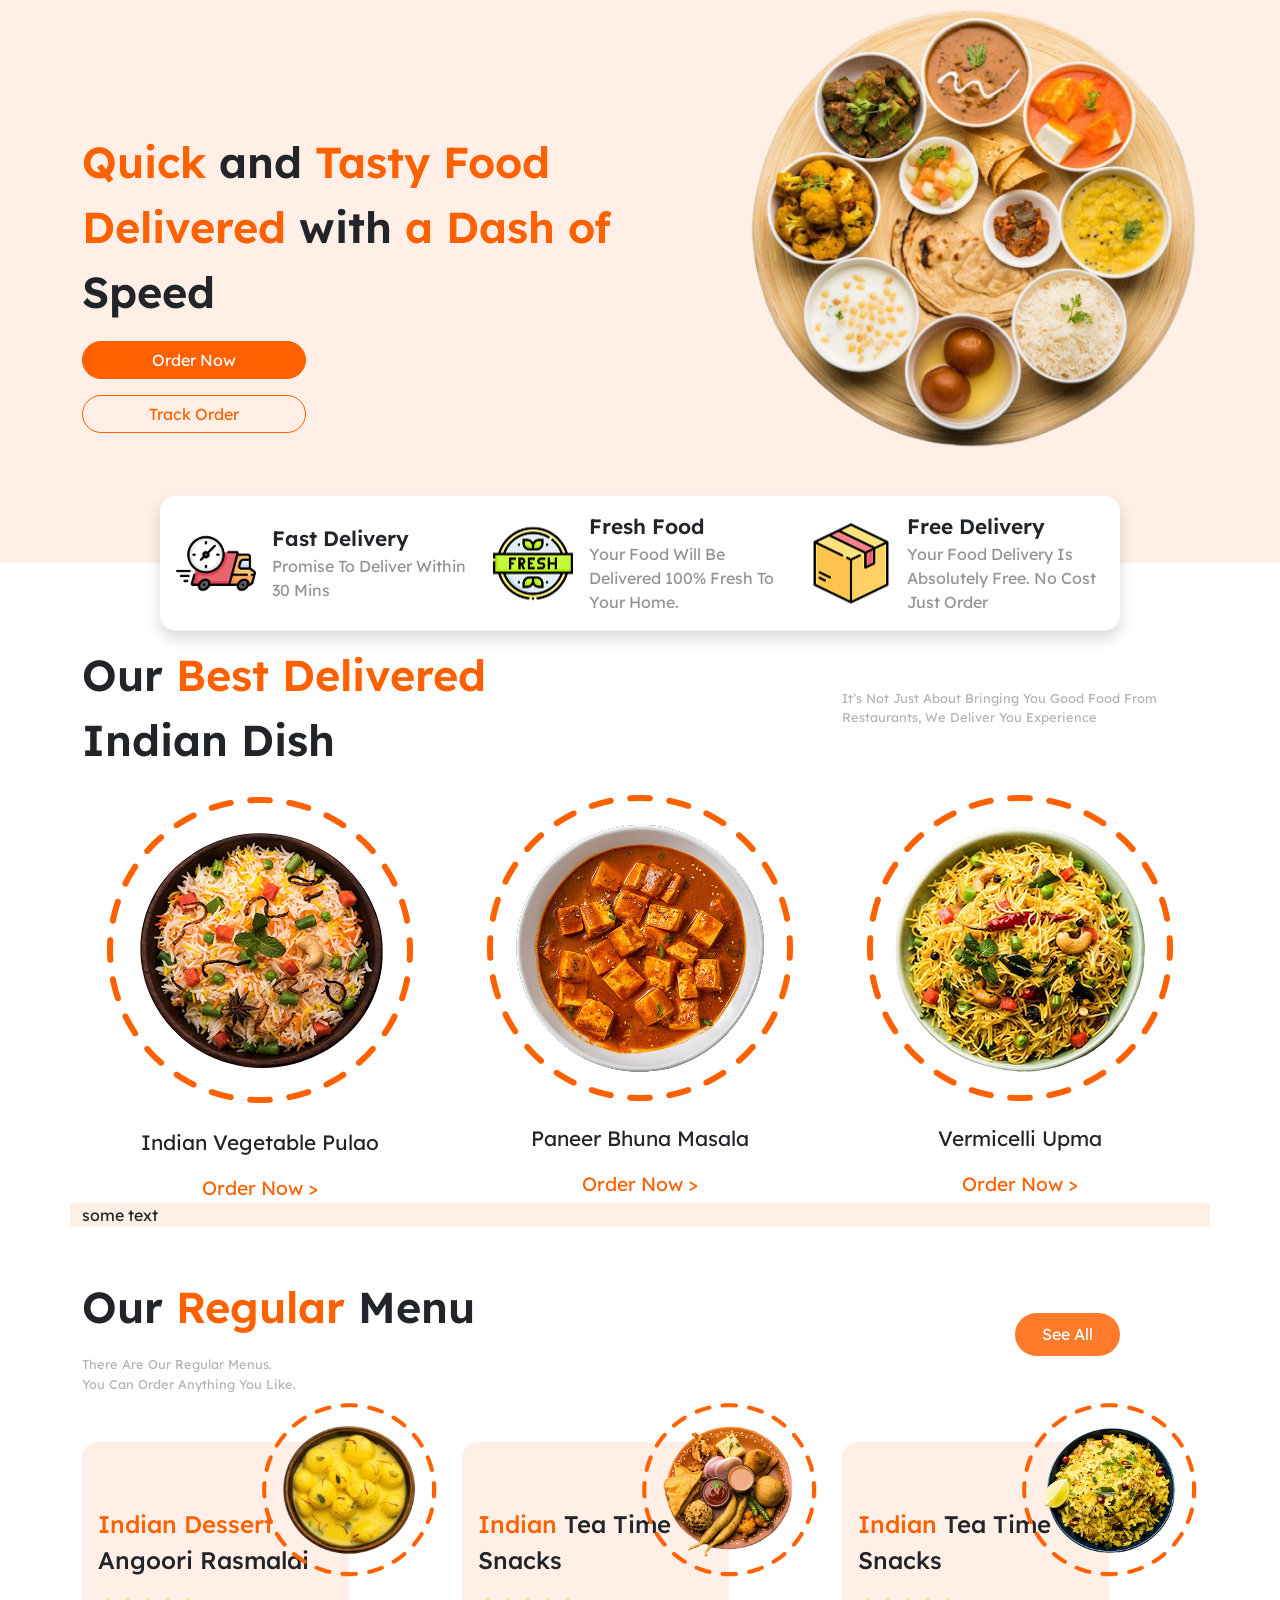
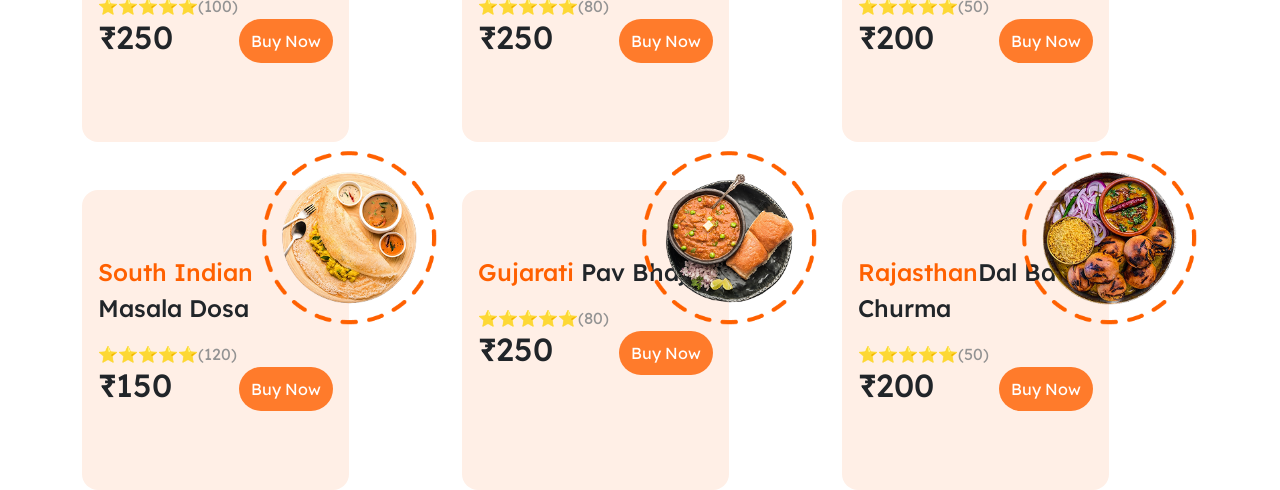
==== index.html @ 12b60b27 "changes" ====
<!doctype html>
<html lang="en">
  <head>
    <meta charset="utf-8" />
    <meta name="viewport" content="width=device-width, initial-scale=1" />
    <title>Food Dash</title>

    <link rel="preconnect" href="https://fonts.googleapis.com" />
    <link rel="preconnect" href="https://fonts.gstatic.com" crossorigin />
    <link
      href="https://fonts.googleapis.com/css2?family=Lexend:wght@100..900&display=swap"
      rel="stylesheet"
    />

    <link
      href="https://cdn.jsdelivr.net/npm/bootstrap@5.3.8/dist/css/bootstrap.min.css"
      rel="stylesheet"
      integrity="sha384-sRIl4kxILFvY47J16cr9ZwB07vP4J8+LH7qKQnuqkuIAvNWLzeN8tE5YBujZqJLB"
      crossorigin="anonymous"
    />

    <link rel="stylesheet" href="assests/css/style.css" />
  </head>
  <body>
    <header></header>

    <main>
      <div class="bg-header position-relative">
        <div class="container">
          <div class="row">
            <div
              class="col-lg-7 col-12 text-lg-start text-center d-flex flex-column align-items-lg-start align-items-center justify-content-center gap-3"
            >
              <div class="bg-heading">
                <span>Quick</span> and <span>Tasty Food Delivered </span>with
                <span>a Dash of </span> Speed
              </div>

              <button class="btn btn-primary rounded-pill btn-order-now">
                Order Now
              </button>
              <button
                class="btn btn-outline-primary rounded-pill btn-track-order"
              >
                Track Order
              </button>
            </div>

            <div class="col-lg-5 col-12 header-img">
              <img
                class="img-fluid pb-5"
                src="assests/images/header.png"
                alt="loading..."
              />
            </div>
          </div>

          <!-- row2 -->
          <div
            class="bg-white shadow rounded-4 p-3 position-absolute top-100 start-50 translate-middle w-75"
          >
            <div class="row">
              <div class="col-4 d-flex align-items-center gap-3">
                <img
                  class="icons"
                  src="assests/images/icons/fast-delivery 1.png"
                  alt="loading..."
                />
                <div>
                  <div class="d-box-heading">Fast Delivery</div>
                  <div class="d-box-subheading">
                    Promise To Deliver Within 30 Mins
                  </div>
                </div>
              </div>

              <div class="col-4 d-flex align-items-center gap-3">
                <img
                  class="icons"
                  src="assests/images/icons/fresh.png"
                  alt="loading..."
                />
                <div>
                  <div class="d-box-heading">Fresh Food</div>
                  <div class="d-box-subheading">
                    Your Food Will Be Delivered 100% Fresh To Your Home.
                  </div>
                </div>
              </div>

              <div class="col-4 d-flex align-items-center gap-3">
                <img
                  class="icons"
                  src="assests/images/icons/box 1.png"
                  alt="loading..."
                />
                <div>
                  <div class="d-box-heading">Free Delivery</div>
                  <div class="d-box-subheading">
                    Your Food Delivery Is Absolutely Free. No Cost Just Order
                  </div>
                </div>
              </div>
            </div>
          </div>
        </div>
      </div>
      <!-- indian dish  -->
      <section class="indian-head">
        <div class="container">
          <div class="row">
            <div class="col-lg-6 col-12 bg-heading">
              Our <span>Best Delivered </span>Indian Dish
            </div>
            <div class="col-lg-2 col-12"></div>
            <div class="col-lg-4 col-12 dish-subhead d-flex align-items-center">
              <div>
                It’s Not Just About Bringing You Good Food From Restaurants, We
                Deliver You Experience
              </div>
            </div>
          </div>
          <!-- products -->
          <div class="row">
            <div class="col-md-4 col-12 text-center">
              <img
                class="img-fluid"
                src="assests/images/food/veg-pulao.png"
                alt="loading..."
              />
              <div class="p-name">Indian Vegetable Pulao</div>
              <a href="" class="p-link">Order Now ></a>
            </div>
            <div class="col-md-4 col-12 text-center">
              <img
                class="img-fluid"
                src="assests/images/food/paneer-bhuna.png"
                alt="loading..."
              />
              <div class="p-name">Paneer Bhuna Masala</div>
              <a href="" class="p-link">Order Now ></a>
            </div>
            <div class="col-md-4 col-12 text-center">
              <img
                class="img-fluid"
                src="assests/images/food/upma.png"
                alt="loading..."
              />
              <div class="p-name">Vermicelli Upma</div>
              <a href="" class="p-link">Order Now ></a>
            </div>
          </div>
        </div>
      </section>
      <!-- section-3 -->
      <div class="container">
        <!-- part-1 -->
        <div class="row">
          <div class="col-12 random-bar">some text</div>
        </div>
        <!-- part-2 -->
        <div class="row">
          <div class="col-9">
            <div class="bg-heading pt-5">Our <span>Regular</span> Menu</div>
            <div class="dish-subhead mt-3">
              <div>There Are Our Regular Menus.</div>
              <div>You Can Order Anything You Like.</div>
            </div>
          </div>
          <div class="col-3 d-flex align-items-center justify-content-center">
            <button class="btn btn-primary mt-5 rounded-pill m-btn">
              See All
            </button>
          </div>
        </div>
        <!-- part-3 -->
        <div class="mt-5">
          <div class="row">
            <div class="col-4 ">
              <!-- parent div  -->
              <div class="f-name rounded-4 ">
                <div class="position-relative">
                  <img
                    class="w-50 position-absolute top-0 start-100 translate-middle"
                    src="assests/images/food/rasmalai.png"
                    alt=""
                  />
                  <img
                    class="m-img position-absolute top-0 start-100 translate-middle"
                    src="assests/images/food/Ellipse 2.png"
                    alt=""
                  />
                </div>
                <div class="f-text p-3">
                  <span>Indian Dessert</span> Angoori Rasmalai
                </div>
                <div class="ps-3">
                  ⭐⭐⭐⭐⭐<span class="d-box-subheading">(100)</span>
                </div>
                <div
                  class="d-flex justify-content-between align-items-center px-3"
                >
                  <h2>₹250</h2>
                  <button class="btn btn-primary rounded-pill m-btn">
                    Buy Now
                  </button>
                </div>
              </div>
            </div>
            <div class="col-4">
              <div class="f-name rounded-4">
                <div class="position-relative">
                  <img
                    class="w-50 position-absolute top-0 start-100 translate-middle"
                    src="assests/images/food/snack1.png"
                    alt=""
                  />
                  <img
                    class="m-img position-absolute top-0 start-100 translate-middle"
                    src="assests/images/food/Ellipse 2.png"
                    alt=""
                  />
                </div>
                <div class="f-text p-3"><span>Indian</span> Tea Time Snacks</div>
                <div class="ps-3">
                  ⭐⭐⭐⭐⭐<span class="d-box-subheading">(80)</span>
                </div>
                <div
                  class="d-flex justify-content-between align-items-center px-3"
                >
                  <h2>₹250</h2>
                  <button class="btn btn-primary rounded-pill m-btn">
                    Buy Now
                  </button>
                </div>
              </div>
            </div>
            <div class="col-4">
              <div class="f-name rounded-4">
                <div class="position-relative">
                  <img
                    class="w-50 position-absolute top-0 start-100 translate-middle"
                    src="assests/images/food/snacks2.png"
                    alt=""
                  />
                  <img
                    class="m-img position-absolute top-0 start-100 translate-middle"
                    src="assests/images/food/Ellipse 2.png"
                    alt=""
                  />
                </div>
                <div class="f-text p-3"><span>Indian</span> Tea Time Snacks</div>
                <div class="ps-3">
                  ⭐⭐⭐⭐⭐<span class="d-box-subheading">(50)</span>
                </div>
                <div
                  class="d-flex justify-content-between align-items-center px-3"
                >
                  <h2>₹200</h2>
                  <button class="btn btn-primary rounded-pill m-btn">
                    Buy Now
                  </button>
                </div>
              </div>
            </div>
          </div>
        </div>
        <!-- part-4 -->
        <div class="mt-5">
          <div class="row">
            <div class="col-4">
              <!-- parent div  -->
              <div class="f-name rounded-4">
                <div class="position-relative">
                  <img
                    class="w-50 position-absolute top-0 start-100 translate-middle"
                    src="assests/images/food/dosa.png"
                    alt=""
                  />
                  <img
                    class="m-img position-absolute top-0 start-100 translate-middle"
                    src="assests/images/food/Ellipse 2.png"
                    alt=""
                  />
                </div>
                <div class="f-text p-3">
                  <span>South Indian </span> Masala Dosa
                </div>
                <div class="ps-3">
                  ⭐⭐⭐⭐⭐<span class="d-box-subheading">(120)</span>
                </div>
                <div
                  class="d-flex justify-content-between align-items-center px-3"
                >
                  <h2>₹150</h2>
                  <button class="btn btn-primary rounded-pill m-btn">
                    Buy Now
                  </button>
                </div>
              </div>
            </div>
            <div class="col-4">
              <div class="f-name rounded-4">
                <div class="position-relative">
                  <img
                    class="w-50 position-absolute top-0 start-100 translate-middle"
                    src="assests/images/food/pao-bhaji.png"
                    alt=""
                  />
                  <img
                    class="m-img position-absolute top-0 start-100 translate-middle"
                    src="assests/images/food/Ellipse 2.png"
                    alt=""
                  />
                </div>
                <div class="f-text p-3"><span>Gujarati</span> Pav Bhaji</div>
                <div class="ps-3">
                  ⭐⭐⭐⭐⭐<span class="d-box-subheading">(80)</span>
                </div>
                <div
                  class="d-flex justify-content-between align-items-center px-3"
                >
                  <h2>₹250</h2>
                  <button class="btn btn-primary rounded-pill m-btn">
                    Buy Now
                  </button>
                </div>
              </div>
            </div>
            <div class="col-4">
              <div class="f-name rounded-4">
                <div class="position-relative">
                  <img
                    class="w-50 position-absolute top-0 start-100 translate-middle"
                    src="assests/images/food/DAL-BAATI-CHURMA.png"
                    alt=""
                  />
                  <img
                    class="m-img position-absolute top-0 start-100 translate-middle"
                    src="assests/images/food/Ellipse 2.png"
                    alt=""
                  />
                </div>
                <div class="f-text p-3"><span>Rajasthan</span>Dal Bati Churma</div>
                <div class="ps-3">
                  ⭐⭐⭐⭐⭐<span class="d-box-subheading">(50)</span>
                </div>
                <div
                  class="d-flex justify-content-between align-items-center px-3"
                >
                  <h2>₹200</h2>
                  <button class="btn btn-primary rounded-pill m-btn">
                    Buy Now
                  </button>
                </div>
              </div>
            </div>
          </div>
        </div>
      </div>
    </main>

    <footer></footer>

    <script
      src="https://cdn.jsdelivr.net/npm/bootstrap@5.3.8/dist/js/bootstrap.bundle.min.js"
      integrity="sha384-FKyoEForCGlyvwx9Hj09JcYn3nv7wiPVlz7YYwJrWVcXK/BmnVDxM+D2scQbITxI"
      crossorigin="anonymous"
    ></script>
  </body>
</html>
---- assests/css/style.css ----
body{
    font-family: "Lexend";
}
.bg-header{
    background-color: #FFEFE6;
}

.bg-heading{
    
    font-size: 2.7rem;
    font-weight:600;
    
}
.bg-heading span{
    color: #FF6000;
}
.btn-order-now{
    background-color: #FF6000;
    border-color: #FF6000;
    width: 35%;
}
.btn-order-now:hover{
    background-color: #fc6101;
    border-color: #e55801;
}
.btn-order-now:active{
    background-color: #da5401 !important;
    border-color: #da5401 !important;
}
.btn-track-order{
    border-color: #FF6000;
    width: 35%;
    color:#FF6000 ;
}
.btn-track-order:hover{
    border-color: #FF6000;
    background-color: #FF6000 ;
    
}
.btn-track-order:active{
    border-color: #FF6000 !important;
    background-color: #da5401 !important;
    
}
.d-box-heading{
    font-size: 1.3rem;
    font-weight: 600;
}
.d-box-subheading{
    color: #939393;
    font-size: 0.5rems;
}
.header-img{
    padding-bottom: 4rem;
}
.icons{
    width: 80px;
}

.dish-subhead{
    color: #B3B3B3;
    font-size: 0.8rem;
}
.indian-head{
    margin-top: 5rem;
}
.p-name{
    font-size: 1.3rem;
    font-weight: 400;
    padding-bottom: 1rem;
}
.p-link{
    font-size: 1.2rem;
    text-decoration:none;
    color: #FF6000;
}
.random-bar{
    background-color: #FFEFE6;
}
.m-btn{
    width: 40%;
    padding: 0.6rem;
    background-color: #FF7B2B;
    border: none;

}
.m-btn:hover{
    border-color: #FF6000;
    background-color: #FF6000 ;
    
}
.m-btn:active{
    border-color: #FF6000 !important;
    background-color: #da5401 !important;
    
}
.image-box{
    height: 130px;
}
.f-name{
    padding-top: 3rem;
    background-color: #FFEFE6;
    width: 75%;
    height: 300px;
    
}
.f-text{
    font-size: 1.5rem;
    font-weight: 500;
    
}
.f-text span{
    color: #FF6000;
    
}
.m-img{
    width: 65%;
}
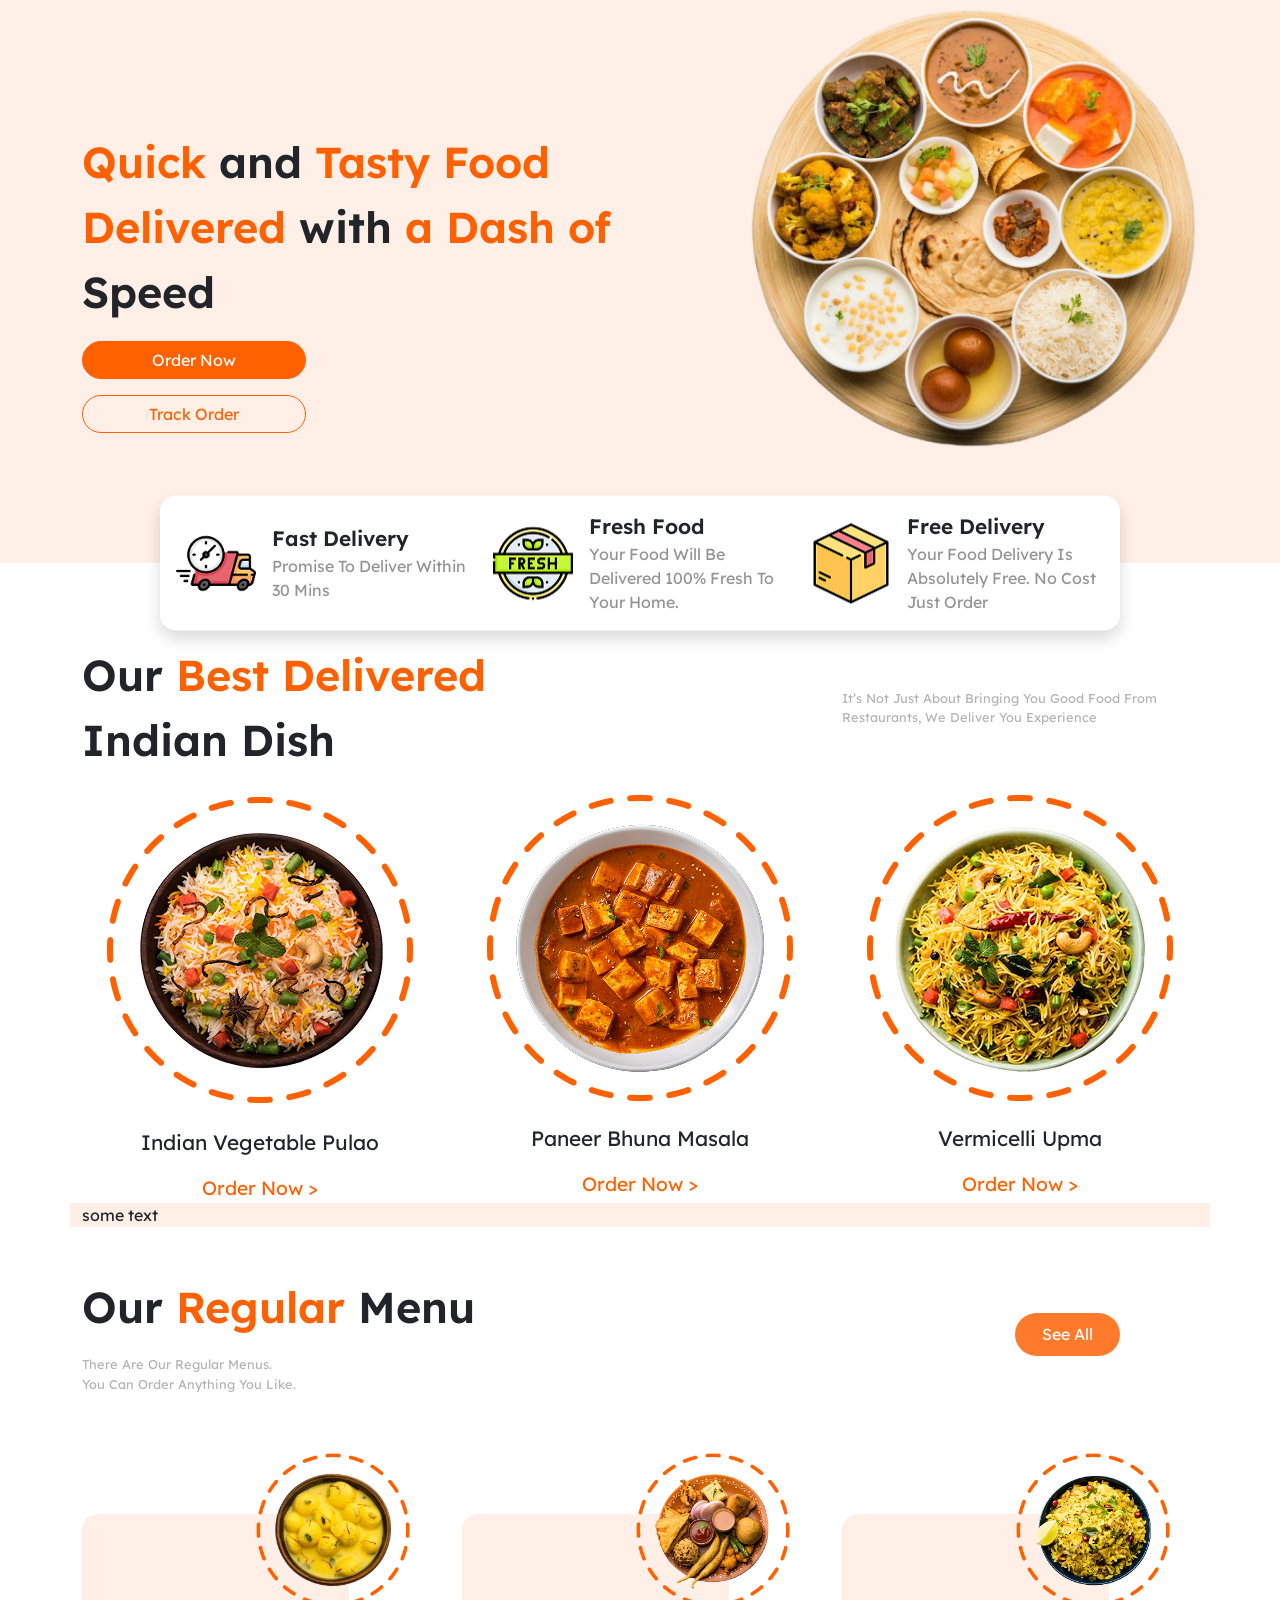
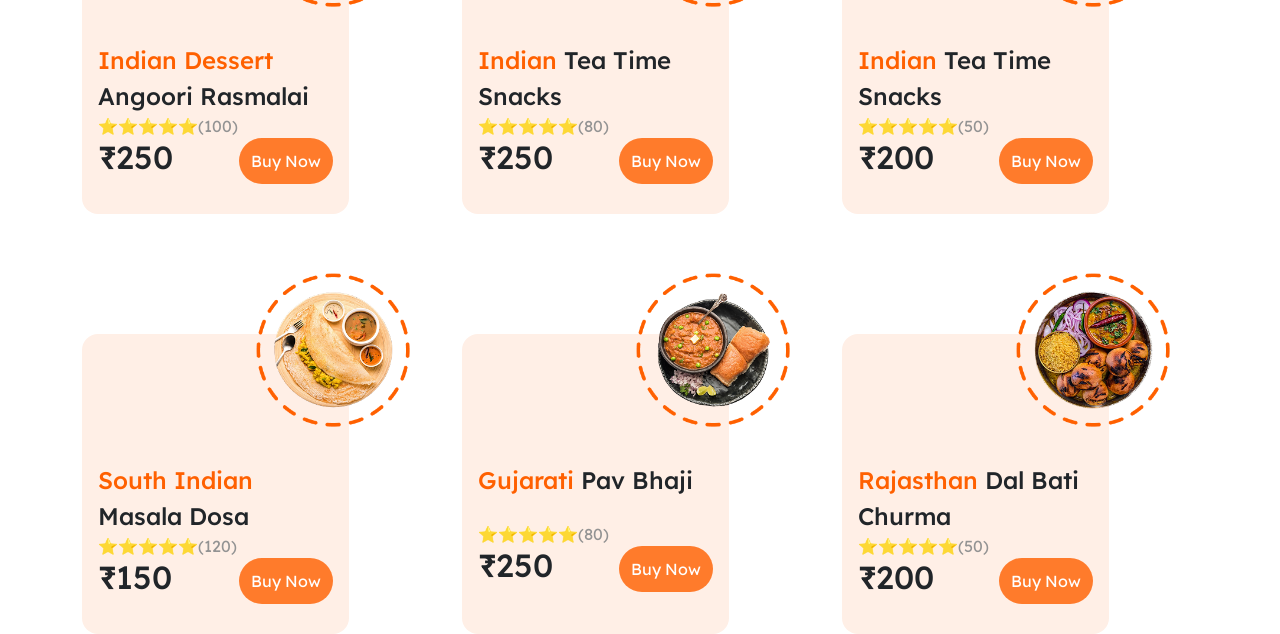
==== commit bc7269e1: "changes" ====
--- a/index.html
+++ b/index.html
@@ -153,211 +153,220 @@
         </div>
       </section>
       <!-- section-3 -->
-      <div class="container">
-        <!-- part-1 -->
-        <div class="row">
-          <div class="col-12 random-bar">some text</div>
+      <section>
+        <div class="container">
+          <!-- part-1 -->
+          <div class="row">
+            <div class="col-12 random-bar">some text</div>
+          </div>
+          <!-- part-2 -->
+          <div class="row">
+            <div class="col-9">
+              <div class="bg-heading pt-5">Our <span>Regular</span> Menu</div>
+              <div class="dish-subhead mt-3">
+                <div>There Are Our Regular Menus.</div>
+                <div>You Can Order Anything You Like.</div>
+              </div>
+            </div>
+            <div class="col-3 d-flex align-items-center justify-content-center">
+              <button class="btn btn-primary mt-5 rounded-pill m-btn">
+                See All
+              </button>
+            </div>
+          </div>
+          <!-- part-3 -->
+          <div class="menu-margin">
+            <div class="row">
+              <div class="col-lg-4 col-md-6 col-12">
+                <!-- parent div  -->
+                <div class="f-name rounded-4 p-3">
+                  <div class="position-relative">
+                    <img
+                      class="w-50 position-absolute top-0 start-100 translate-middle"
+                      src="assests/images/food/rasmalai.png"
+                      alt=""
+                    />
+                    <img
+                      class="m-img position-absolute top-0 start-100 translate-middle"
+                      src="assests/images/food/Ellipse 2.png"
+                      alt=""
+                    />
+                  </div>
+                  <div class="f-text">
+                    <span>Indian Dessert</span> Angoori Rasmalai
+                  </div>
+                  <div>
+                    ⭐⭐⭐⭐⭐<span class="d-box-subheading">(100)</span>
+                  </div>
+                  <div class="d-flex justify-content-between">
+                    <h2>₹250</h2>
+                    <button class="btn btn-primary rounded-pill m-btn">
+                      Buy Now
+                    </button>
+                  </div>
+                </div>
+              </div>
+              <div class="col-lg-4 col-md-6 col-12">
+                <div class="f-name rounded-4 p-3">
+                  <div class="position-relative">
+                    <img
+                      class="w-50 position-absolute top-0 start-100 translate-middle"
+                      src="assests/images/food/snack1.png"
+                      alt=""
+                    />
+                    <img
+                      class="m-img position-absolute top-0 start-100 translate-middle"
+                      src="assests/images/food/Ellipse 2.png"
+                      alt=""
+                    />
+                  </div>
+                  <div class="f-text ">
+                    <span>Indian</span> Tea Time Snacks
+                  </div>
+                  <div>
+                    ⭐⭐⭐⭐⭐<span class="d-box-subheading">(80)</span>
+                  </div>
+                  <div
+                    class="d-flex justify-content-between"
+                  >
+                    <h2>₹250</h2>
+                    <button class="btn btn-primary rounded-pill m-btn">
+                      Buy Now
+                    </button>
+                  </div>
+                </div>
+              </div>
+              <div class="col-lg-4 col-md-6 col-12">
+                <div class="f-name rounded-4 p-3">
+                  <div class="position-relative">
+                    <img
+                      class="w-50 position-absolute top-0 start-100 translate-middle"
+                      src="assests/images/food/snacks2.png"
+                      alt=""
+                    />
+                    <img
+                      class="m-img position-absolute top-0 start-100 translate-middle"
+                      src="assests/images/food/Ellipse 2.png"
+                      alt=""
+                    />
+                  </div>
+                  <div class="f-text">
+                    <span>Indian</span> Tea Time Snacks
+                  </div>
+                  <div >
+                    ⭐⭐⭐⭐⭐<span class="d-box-subheading">(50)</span>
+                  </div>
+                  <div
+                    class="d-flex justify-content-between"
+                  >
+                    <h2>₹200</h2>
+                    <button class="btn btn-primary rounded-pill m-btn">
+                      Buy Now
+                    </button>
+                  </div>
+                </div>
+              </div>
+            </div>
+          </div>
+          <!-- part-4 -->
+          <div class="menu-margin">
+            <div class="row">
+              <div class="col-lg-4 col-md-6 col-12">
+                <!-- parent div  -->
+                <div class="f-name rounded-4 p-3">
+                  <div class="position-relative">
+                    <img
+                      class="w-50 position-absolute top-0 start-100 translate-middle"
+                      src="assests/images/food/dosa.png"
+                      alt=""
+                    />
+                    <img
+                      class="m-img position-absolute top-0 start-100 translate-middle"
+                      src="assests/images/food/Ellipse 2.png"
+                      alt=""
+                    />
+                  </div>
+                  <div class="f-text ">
+                    <span>South Indian </span> Masala Dosa
+                  </div>
+                  <div>
+                    ⭐⭐⭐⭐⭐<span class="d-box-subheading">(120)</span>
+                  </div>
+                  <div
+                    class="d-flex justify-content-between"
+                  >
+                    <h2>₹150</h2>
+                    <button class="btn btn-primary rounded-pill m-btn">
+                      Buy Now
+                    </button>
+                  </div>
+                </div>
+              </div>
+              <div class="col-lg-4 col-md-6 col-12">
+                <div class="f-name rounded-4 p-3">
+                  <div class="position-relative">
+                    <img
+                      class="w-50 position-absolute top-0 start-100 translate-middle"
+                      src="assests/images/food/pao-bhaji.png"
+                      alt=""
+                    />
+                    <img
+                      class="m-img position-absolute top-0 start-100 translate-middle"
+                      src="assests/images/food/Ellipse 2.png"
+                      alt=""
+                    />
+                  </div>
+                  <div class="f-text"><span>Gujarati</span> Pav Bhaji</div>
+                  <div class="mt-4">
+                    ⭐⭐⭐⭐⭐<span class="d-box-subheading">(80)</span>
+                  </div>
+                  <div
+                    class="d-flex justify-content-between "
+                  >
+                    <h2>₹250</h2>
+                    <button class="btn btn-primary rounded-pill m-btn">
+                      Buy Now
+                    </button>
+                  </div>
+                </div>
+              </div>
+              <div class="col-lg-4 col-md-6 col-12">
+                <div class="f-name rounded-4 p-3">
+                  <div class="position-relative">
+                    <img
+                      class="w-50 position-absolute top-0 start-100 translate-middle"
+                      src="assests/images/food/DAL-BAATI-CHURMA.png"
+                      alt=""
+                    />
+                    <img
+                      class="m-img position-absolute top-0 start-100 translate-middle"
+                      src="assests/images/food/Ellipse 2.png"
+                      alt=""
+                    />
+                  </div>
+                  <div class="f-text">
+                    <span>Rajasthan</span> Dal Bati Churma
+                  </div>
+                  <div>
+                    ⭐⭐⭐⭐⭐<span class="d-box-subheading">(50)</span>
+                  </div>
+                  <div
+                    class="d-flex justify-content-between "
+                  >
+                    <h2>₹200</h2>
+                    <button class="btn btn-primary rounded-pill m-btn">
+                      Buy Now
+                    </button>
+                  </div>
+                </div>
+              </div>
+            </div>
+          </div>
+          <!-- offer-page -->
+      
+         
         </div>
-        <!-- part-2 -->
-        <div class="row">
-          <div class="col-9">
-            <div class="bg-heading pt-5">Our <span>Regular</span> Menu</div>
-            <div class="dish-subhead mt-3">
-              <div>There Are Our Regular Menus.</div>
-              <div>You Can Order Anything You Like.</div>
-            </div>
-          </div>
-          <div class="col-3 d-flex align-items-center justify-content-center">
-            <button class="btn btn-primary mt-5 rounded-pill m-btn">
-              See All
-            </button>
-          </div>
-        </div>
-        <!-- part-3 -->
-        <div class="mt-5">
-          <div class="row">
-            <div class="col-4 ">
-              <!-- parent div  -->
-              <div class="f-name rounded-4 ">
-                <div class="position-relative">
-                  <img
-                    class="w-50 position-absolute top-0 start-100 translate-middle"
-                    src="assests/images/food/rasmalai.png"
-                    alt=""
-                  />
-                  <img
-                    class="m-img position-absolute top-0 start-100 translate-middle"
-                    src="assests/images/food/Ellipse 2.png"
-                    alt=""
-                  />
-                </div>
-                <div class="f-text p-3">
-                  <span>Indian Dessert</span> Angoori Rasmalai
-                </div>
-                <div class="ps-3">
-                  ⭐⭐⭐⭐⭐<span class="d-box-subheading">(100)</span>
-                </div>
-                <div
-                  class="d-flex justify-content-between align-items-center px-3"
-                >
-                  <h2>₹250</h2>
-                  <button class="btn btn-primary rounded-pill m-btn">
-                    Buy Now
-                  </button>
-                </div>
-              </div>
-            </div>
-            <div class="col-4">
-              <div class="f-name rounded-4">
-                <div class="position-relative">
-                  <img
-                    class="w-50 position-absolute top-0 start-100 translate-middle"
-                    src="assests/images/food/snack1.png"
-                    alt=""
-                  />
-                  <img
-                    class="m-img position-absolute top-0 start-100 translate-middle"
-                    src="assests/images/food/Ellipse 2.png"
-                    alt=""
-                  />
-                </div>
-                <div class="f-text p-3"><span>Indian</span> Tea Time Snacks</div>
-                <div class="ps-3">
-                  ⭐⭐⭐⭐⭐<span class="d-box-subheading">(80)</span>
-                </div>
-                <div
-                  class="d-flex justify-content-between align-items-center px-3"
-                >
-                  <h2>₹250</h2>
-                  <button class="btn btn-primary rounded-pill m-btn">
-                    Buy Now
-                  </button>
-                </div>
-              </div>
-            </div>
-            <div class="col-4">
-              <div class="f-name rounded-4">
-                <div class="position-relative">
-                  <img
-                    class="w-50 position-absolute top-0 start-100 translate-middle"
-                    src="assests/images/food/snacks2.png"
-                    alt=""
-                  />
-                  <img
-                    class="m-img position-absolute top-0 start-100 translate-middle"
-                    src="assests/images/food/Ellipse 2.png"
-                    alt=""
-                  />
-                </div>
-                <div class="f-text p-3"><span>Indian</span> Tea Time Snacks</div>
-                <div class="ps-3">
-                  ⭐⭐⭐⭐⭐<span class="d-box-subheading">(50)</span>
-                </div>
-                <div
-                  class="d-flex justify-content-between align-items-center px-3"
-                >
-                  <h2>₹200</h2>
-                  <button class="btn btn-primary rounded-pill m-btn">
-                    Buy Now
-                  </button>
-                </div>
-              </div>
-            </div>
-          </div>
-        </div>
-        <!-- part-4 -->
-        <div class="mt-5">
-          <div class="row">
-            <div class="col-4">
-              <!-- parent div  -->
-              <div class="f-name rounded-4">
-                <div class="position-relative">
-                  <img
-                    class="w-50 position-absolute top-0 start-100 translate-middle"
-                    src="assests/images/food/dosa.png"
-                    alt=""
-                  />
-                  <img
-                    class="m-img position-absolute top-0 start-100 translate-middle"
-                    src="assests/images/food/Ellipse 2.png"
-                    alt=""
-                  />
-                </div>
-                <div class="f-text p-3">
-                  <span>South Indian </span> Masala Dosa
-                </div>
-                <div class="ps-3">
-                  ⭐⭐⭐⭐⭐<span class="d-box-subheading">(120)</span>
-                </div>
-                <div
-                  class="d-flex justify-content-between align-items-center px-3"
-                >
-                  <h2>₹150</h2>
-                  <button class="btn btn-primary rounded-pill m-btn">
-                    Buy Now
-                  </button>
-                </div>
-              </div>
-            </div>
-            <div class="col-4">
-              <div class="f-name rounded-4">
-                <div class="position-relative">
-                  <img
-                    class="w-50 position-absolute top-0 start-100 translate-middle"
-                    src="assests/images/food/pao-bhaji.png"
-                    alt=""
-                  />
-                  <img
-                    class="m-img position-absolute top-0 start-100 translate-middle"
-                    src="assests/images/food/Ellipse 2.png"
-                    alt=""
-                  />
-                </div>
-                <div class="f-text p-3"><span>Gujarati</span> Pav Bhaji</div>
-                <div class="ps-3">
-                  ⭐⭐⭐⭐⭐<span class="d-box-subheading">(80)</span>
-                </div>
-                <div
-                  class="d-flex justify-content-between align-items-center px-3"
-                >
-                  <h2>₹250</h2>
-                  <button class="btn btn-primary rounded-pill m-btn">
-                    Buy Now
-                  </button>
-                </div>
-              </div>
-            </div>
-            <div class="col-4">
-              <div class="f-name rounded-4">
-                <div class="position-relative">
-                  <img
-                    class="w-50 position-absolute top-0 start-100 translate-middle"
-                    src="assests/images/food/DAL-BAATI-CHURMA.png"
-                    alt=""
-                  />
-                  <img
-                    class="m-img position-absolute top-0 start-100 translate-middle"
-                    src="assests/images/food/Ellipse 2.png"
-                    alt=""
-                  />
-                </div>
-                <div class="f-text p-3"><span>Rajasthan</span>Dal Bati Churma</div>
-                <div class="ps-3">
-                  ⭐⭐⭐⭐⭐<span class="d-box-subheading">(50)</span>
-                </div>
-                <div
-                  class="d-flex justify-content-between align-items-center px-3"
-                >
-                  <h2>₹200</h2>
-                  <button class="btn btn-primary rounded-pill m-btn">
-                    Buy Now
-                  </button>
-                </div>
-              </div>
-            </div>
-          </div>
-        </div>
-      </div>
+      </section>
     </main>
 
     <footer></footer>
--- a/assests/css/style.css
+++ b/assests/css/style.css
@@ -98,13 +98,13 @@
     height: 130px;
 }
 .f-name{
-    padding-top: 3rem;
     background-color: #FFEFE6;
     width: 75%;
     height: 300px;
     
 }
 .f-text{
+    padding-top: 7rem;
     font-size: 1.5rem;
     font-weight: 500;
     
@@ -116,5 +116,12 @@
 .m-img{
     width: 65%;
 }
+.menu-margin{
+    margin-top: 7.5rem;
+}
+.offer-page{
+    margin-top: 4rem;
+}
 
 
+
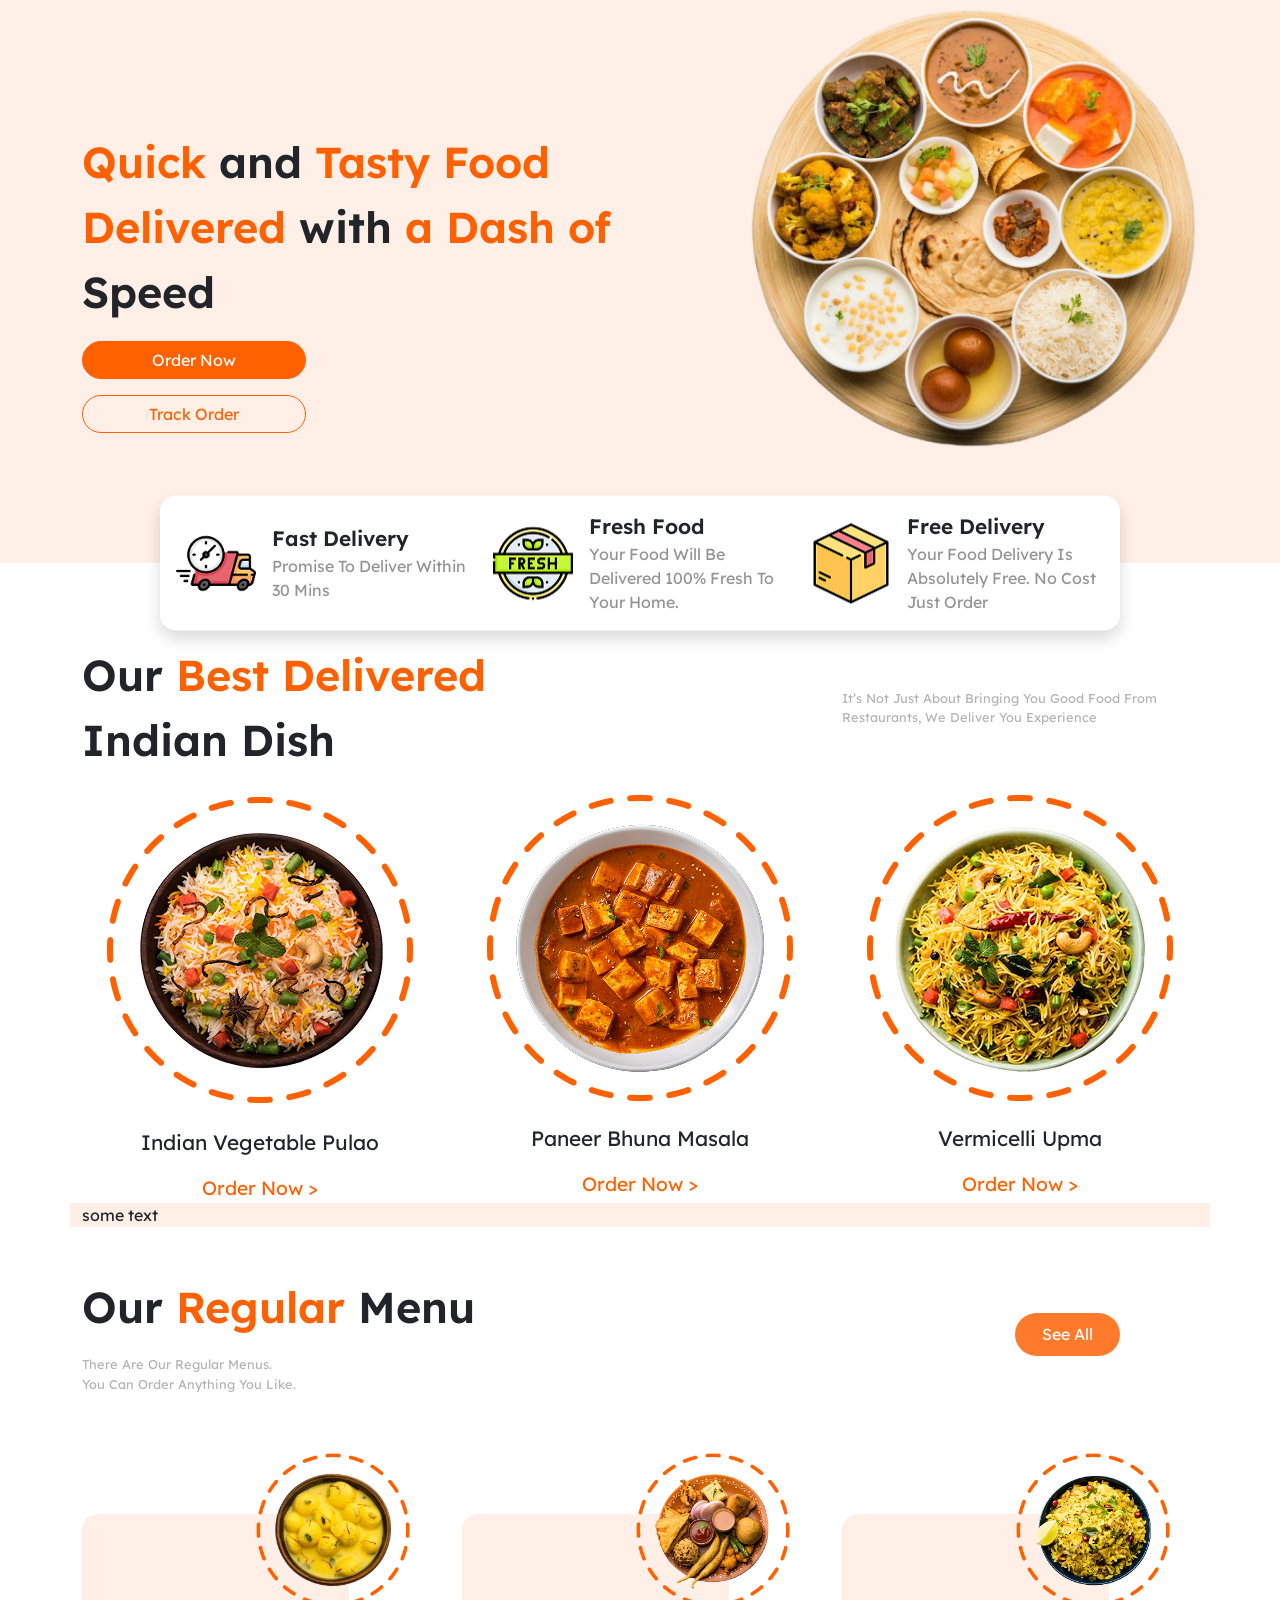
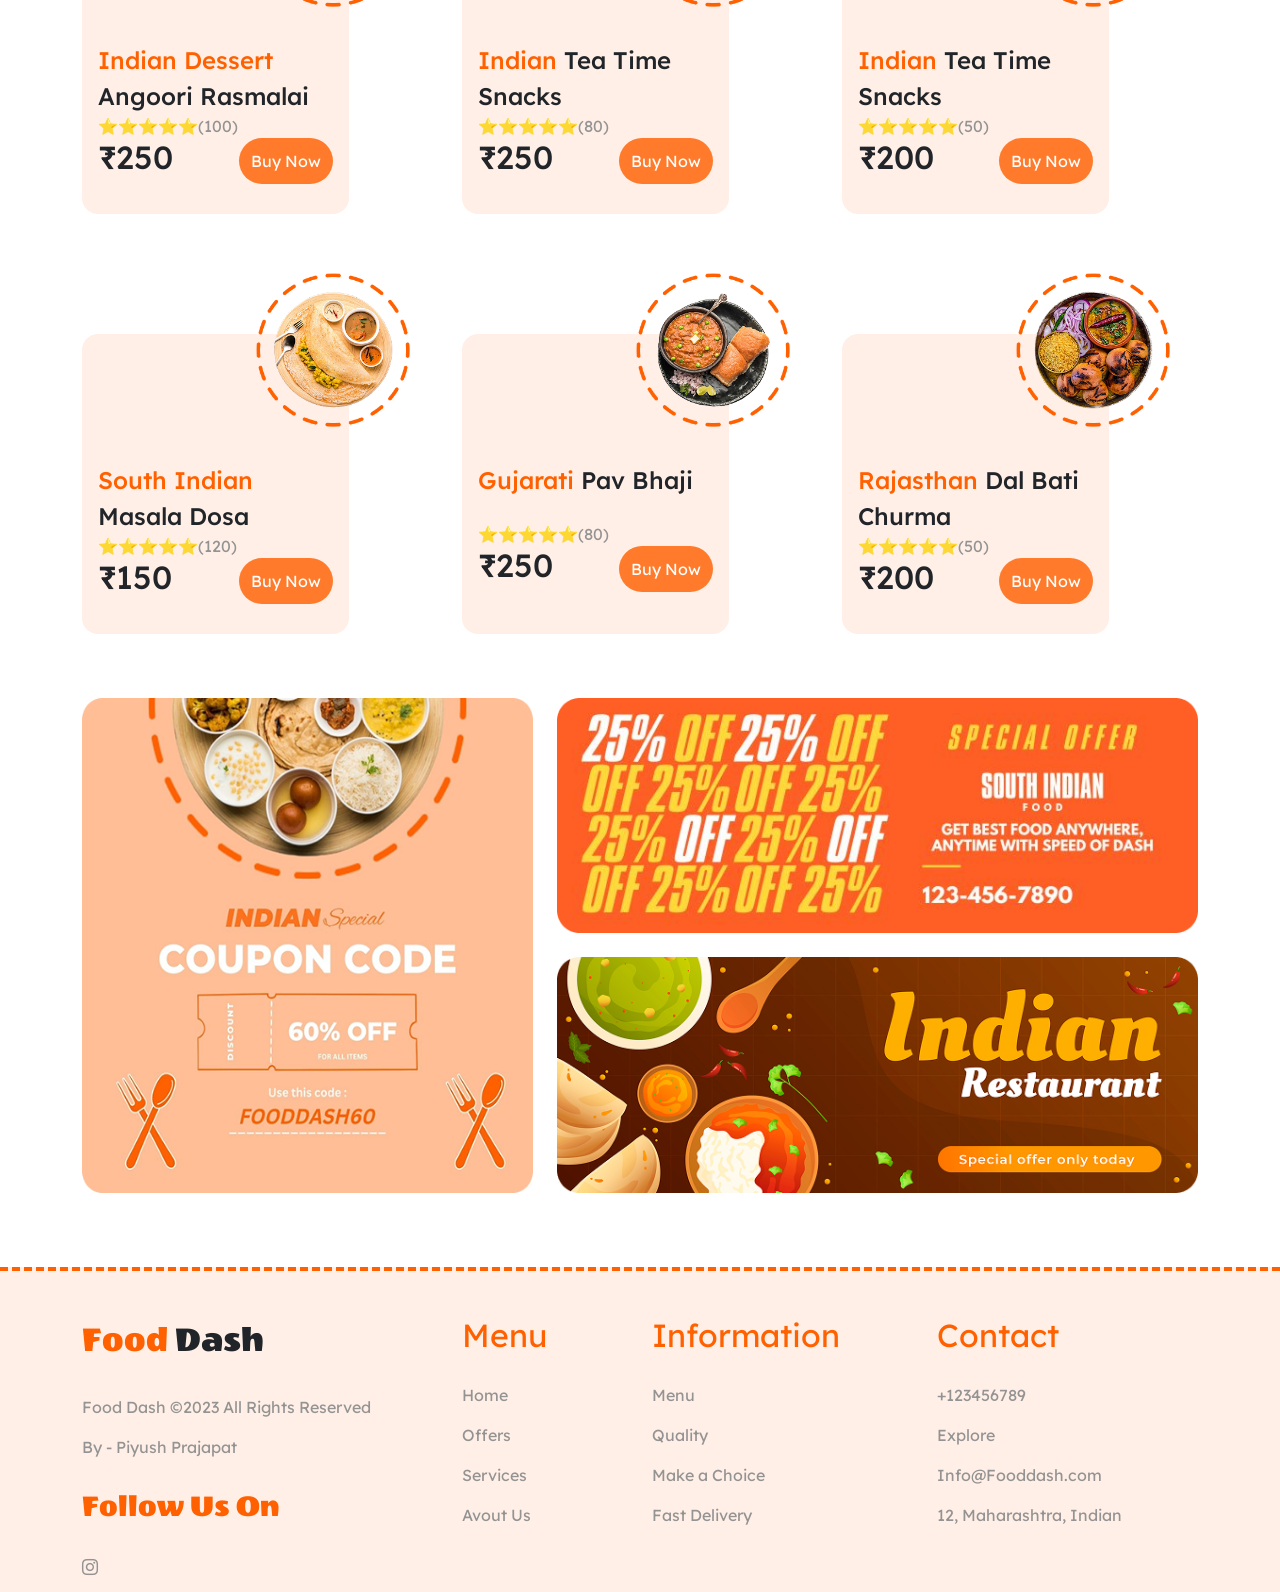
==== commit 6362fd9e: "changes" ====
--- a/index.html
+++ b/index.html
@@ -9,6 +9,18 @@
     <link rel="preconnect" href="https://fonts.gstatic.com" crossorigin />
     <link
       href="https://fonts.googleapis.com/css2?family=Lexend:wght@100..900&display=swap"
+      rel="stylesheet"
+    />
+
+    <link
+      rel="stylesheet"
+      href="https://cdn.jsdelivr.net/npm/bootstrap-icons@1.13.1/font/bootstrap-icons.min.css"
+    />
+
+    <link rel="preconnect" href="https://fonts.googleapis.com" />
+    <link rel="preconnect" href="https://fonts.gstatic.com" crossorigin />
+    <link
+      href="https://fonts.googleapis.com/css2?family=Wendy+One&display=swap"
       rel="stylesheet"
     />
 
@@ -220,15 +232,11 @@
                       alt=""
                     />
                   </div>
-                  <div class="f-text ">
-                    <span>Indian</span> Tea Time Snacks
-                  </div>
+                  <div class="f-text"><span>Indian</span> Tea Time Snacks</div>
                   <div>
                     ⭐⭐⭐⭐⭐<span class="d-box-subheading">(80)</span>
                   </div>
-                  <div
-                    class="d-flex justify-content-between"
-                  >
+                  <div class="d-flex justify-content-between">
                     <h2>₹250</h2>
                     <button class="btn btn-primary rounded-pill m-btn">
                       Buy Now
@@ -250,15 +258,11 @@
                       alt=""
                     />
                   </div>
-                  <div class="f-text">
-                    <span>Indian</span> Tea Time Snacks
-                  </div>
-                  <div >
+                  <div class="f-text"><span>Indian</span> Tea Time Snacks</div>
+                  <div>
                     ⭐⭐⭐⭐⭐<span class="d-box-subheading">(50)</span>
                   </div>
-                  <div
-                    class="d-flex justify-content-between"
-                  >
+                  <div class="d-flex justify-content-between">
                     <h2>₹200</h2>
                     <button class="btn btn-primary rounded-pill m-btn">
                       Buy Now
@@ -286,15 +290,13 @@
                       alt=""
                     />
                   </div>
-                  <div class="f-text ">
+                  <div class="f-text">
                     <span>South Indian </span> Masala Dosa
                   </div>
                   <div>
                     ⭐⭐⭐⭐⭐<span class="d-box-subheading">(120)</span>
                   </div>
-                  <div
-                    class="d-flex justify-content-between"
-                  >
+                  <div class="d-flex justify-content-between">
                     <h2>₹150</h2>
                     <button class="btn btn-primary rounded-pill m-btn">
                       Buy Now
@@ -320,9 +322,7 @@
                   <div class="mt-4">
                     ⭐⭐⭐⭐⭐<span class="d-box-subheading">(80)</span>
                   </div>
-                  <div
-                    class="d-flex justify-content-between "
-                  >
+                  <div class="d-flex justify-content-between">
                     <h2>₹250</h2>
                     <button class="btn btn-primary rounded-pill m-btn">
                       Buy Now
@@ -350,9 +350,7 @@
                   <div>
                     ⭐⭐⭐⭐⭐<span class="d-box-subheading">(50)</span>
                   </div>
-                  <div
-                    class="d-flex justify-content-between "
-                  >
+                  <div class="d-flex justify-content-between">
                     <h2>₹200</h2>
                     <button class="btn btn-primary rounded-pill m-btn">
                       Buy Now
@@ -362,14 +360,80 @@
               </div>
             </div>
           </div>
-          <!-- offer-page -->
-      
-         
+        </div>
+      </section>
+      <!-- offer-page -->
+      <section>
+        <div class="offer-page">
+          <div class="container">
+            <div class="row">
+              <div class="col-lg-5">
+                <img
+                  class="img-fluid rounded-4 h-100 w-100"
+                  src="assests/images/img3.png"
+                  alt=""
+                />
+              </div>
+              <div class="col-lg-7 d-flex flex-column gap-4">
+                <div>
+                  <img class="img-fluid" src="assests/images/img2.png" alt="" />
+                </div>
+                <div>
+                  <img class="img-fluid" src="assests/images/img1.png" alt="" />
+                </div>
+              </div>
+            </div>
+          </div>
         </div>
       </section>
     </main>
 
-    <footer></footer>
+    <footer>
+      <div class="fd-footer">
+        <div class="container mt-4">
+          <div class="row">
+            <div class="col-4">
+              <div class="col-title"><span>Food</span> Dash</div>
+              <div class="col-data">
+                <div>Food Dash ©2023 All Rights Reserved</div>
+                <div>By - Piyush Prajapat</div>
+              </div>
+              <div class="ft-follow">Follow Us On</div>
+              <div class="ft-icons">
+                <i><i class="bi bi-instagram"></i></i>
+              </div>
+            </div>
+            <div class="col-2 ">
+              <div class="col-title-2">Menu</div>
+              <div class="col-data">
+                <div>Home</div>
+                <div>Offers</div>
+                <div>Services</div>
+                <div>Avout Us</div>
+              </div>
+            </div>
+            <div class="col-3">
+              <div class="col-title-2">Information</div>
+              <div class="col-data">
+                <div>Menu</div>
+                <div>Quality</div>
+                <div>Make a Choice</div>
+                <div>Fast Delivery</div>
+              </div>
+            </div>
+            <div class="col-lg-3 col-md-6">
+              <div class="col-title-2">Contact</div>
+              <div class="col-data-anchor">
+                <div><a href="#">+123456789</a></div>
+                <div><a href="#">Explore</a></div>
+                <div><a href="#">Info@Fooddash.com</a></div>
+                <div><a href="#">12, Maharashtra, Indian</a></div>
+              </div>
+            </div>
+          </div>
+        </div>
+      </div>
+    </footer>
 
     <script
       src="https://cdn.jsdelivr.net/npm/bootstrap@5.3.8/dist/js/bootstrap.bundle.min.js"
--- a/assests/css/style.css
+++ b/assests/css/style.css
@@ -122,6 +122,41 @@
 .offer-page{
     margin-top: 4rem;
 }
+.fd-footer{
+    background-color: #FFEFE6;
+    margin-top: 4.6rem;
+    border-top: 0.3rem dashed #FF6000 ;
+    height: 325px;
+    line-height: 2.5;
+}
 
+.col-title{
+    font-size: 2.3rem;
+    font-family: "Wendy One";
+}
+.col-title span{
+    color: #FF6000;
+}
+.col-data{
+    color: #939393;
+    font-size: 1rem;
+}
+.ft-follow{
+    font-size: 2rem;
+    color: #FF6000;
+    font-family: "Wendy One";
+}
+.ft-icons{
+    color: #939393;
+    font-size: 1rem;
+}
+.col-title-2{
+    color: #FF6000;
+    font-size: 2rem;
+}
+.col-data-anchor a{
+    color: #939393;
+    font-size: 1rem;
+    text-decoration: none;
+}
 
-
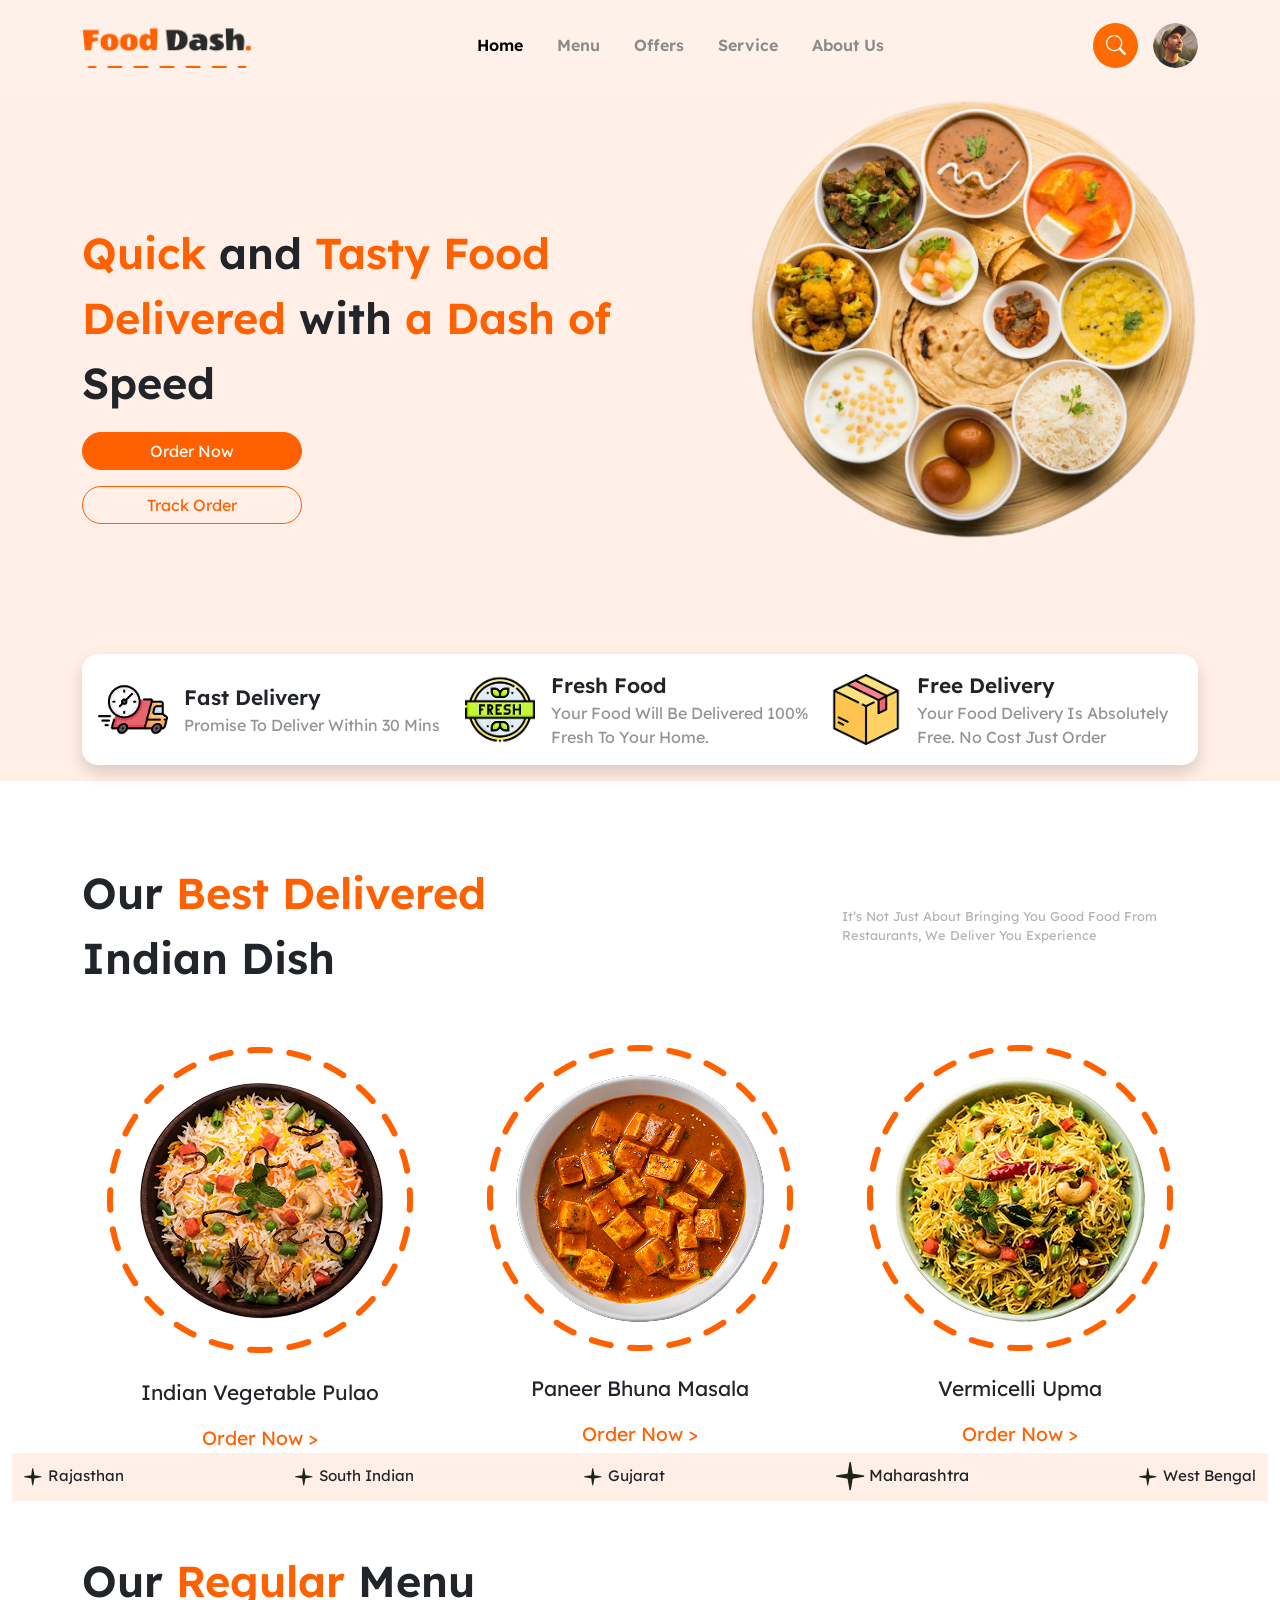
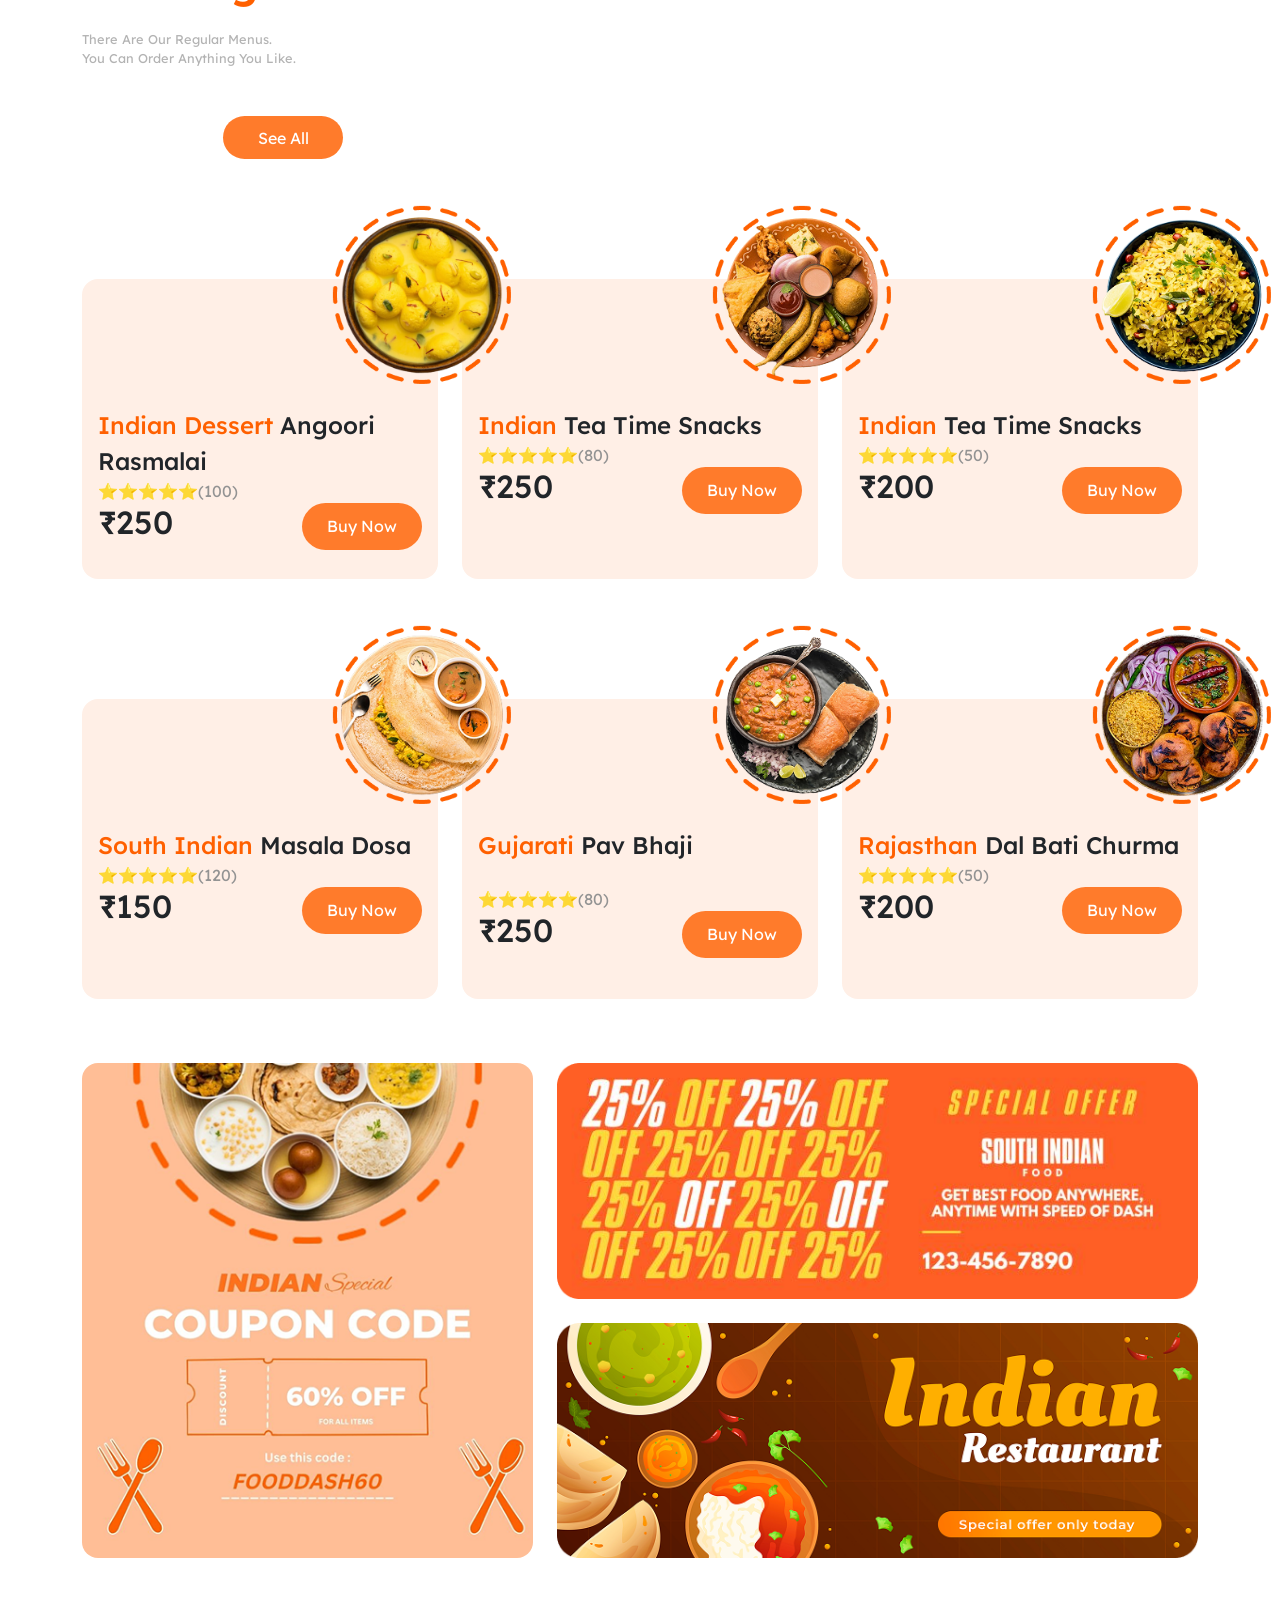
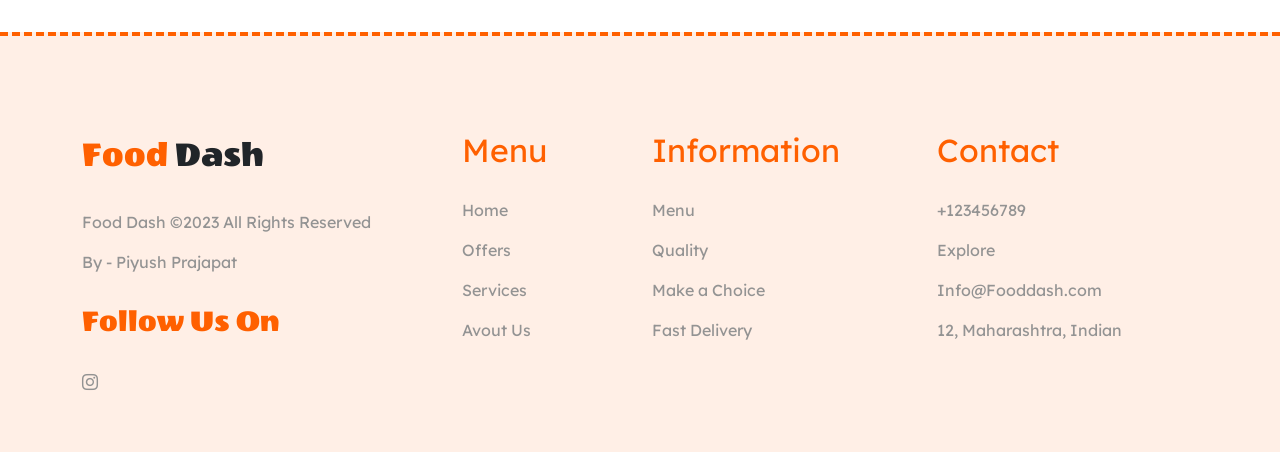
==== commit b7343097: "changes" ====
--- a/index.html
+++ b/index.html
@@ -34,7 +34,64 @@
     <link rel="stylesheet" href="assests/css/style.css" />
   </head>
   <body>
-    <header></header>
+    <header>
+      <nav class="navbar navbar-expand-lg custom-navbar">
+        <div class="container">
+          <!-- Logo -->
+          <a class="navbar-brand" href="#">
+            <img src="assests/images/logo.png" alt="Logo" class="logo" />
+          </a>
+
+          <!-- Mobile Button -->
+          <button
+            class="navbar-toggler border-0"
+            type="button"
+            data-bs-toggle="collapse"
+            data-bs-target="#navbarMenu"
+          >
+            <span class="navbar-toggler-icon"></span>
+          </button>
+
+          <!-- Menu -->
+          <div class="collapse navbar-collapse" id="navbarMenu">
+            <ul class="navbar-nav mx-auto">
+              <li class="nav-item">
+                <a class="nav-link active" href="#">Home</a>
+              </li>
+
+              <li class="nav-item">
+                <a class="nav-link" href="menu.html">Menu</a>
+              </li>
+
+              <li class="nav-item">
+                <a class="nav-link" href="#">Offers</a>
+              </li>
+
+              <li class="nav-item">
+                <a class="nav-link" href="#">Service</a>
+              </li>
+
+              <li class="nav-item">
+                <a class="nav-link" href="#">About Us</a>
+              </li>
+            </ul>
+
+            <!-- Right Side -->
+            <div class="nav-icons">
+              <div class="search-btn">
+                <i class="bi bi-search"></i>
+              </div>
+
+              <img
+                src="assests/images/customer.png"
+                class="profile-img"
+                alt="Profile"
+              />
+            </div>
+          </div>
+        </div>
+      </nav>
+    </header>
 
     <main>
       <div class="bg-header position-relative">
@@ -69,10 +126,10 @@
 
           <!-- row2 -->
           <div
-            class="bg-white shadow rounded-4 p-3 position-absolute top-100 start-50 translate-middle w-75"
+            class="bg-white shadow rounded-4 p-3 feature-box position-relative position-lg-absolute top-lg-100 start-lg-50 translate-middle-lg w-lg-75 w-100"
           >
-            <div class="row">
-              <div class="col-4 d-flex align-items-center gap-3">
+            <div class="row row-cols-1 row-cols-md-2 row-cols-lg-3 g-3">
+              <div class="col d-flex align-items-center gap-3">
                 <img
                   class="icons"
                   src="assests/images/icons/fast-delivery 1.png"
@@ -86,7 +143,7 @@
                 </div>
               </div>
 
-              <div class="col-4 d-flex align-items-center gap-3">
+              <div class="col d-flex align-items-center gap-3">
                 <img
                   class="icons"
                   src="assests/images/icons/fresh.png"
@@ -100,7 +157,7 @@
                 </div>
               </div>
 
-              <div class="col-4 d-flex align-items-center gap-3">
+              <div class="col d-flex align-items-center gap-3">
                 <img
                   class="icons"
                   src="assests/images/icons/box 1.png"
@@ -120,12 +177,12 @@
       <!-- indian dish  -->
       <section class="indian-head">
         <div class="container">
-          <div class="row">
-            <div class="col-lg-6 col-12 bg-heading">
+          <div class="row align-items-center">
+            <div class="col-lg-6 col-12 bg-heading text-lg-start text-center">
               Our <span>Best Delivered </span>Indian Dish
             </div>
-            <div class="col-lg-2 col-12"></div>
-            <div class="col-lg-4 col-12 dish-subhead d-flex align-items-center">
+            <div class="col-lg-2 d-none d-lg-block"></div>
+            <div class="col-lg-4 col-12 dish-subhead d-flex align-items-center text-lg-start text-center justify-content-center justify-content-lg-start mt-3 mt-lg-0">
               <div>
                 It’s Not Just About Bringing You Good Food From Restaurants, We
                 Deliver You Experience
@@ -133,7 +190,7 @@
             </div>
           </div>
           <!-- products -->
-          <div class="row">
+          <div class="row gy-4 mt-2">
             <div class="col-md-4 col-12 text-center">
               <img
                 class="img-fluid"
@@ -166,21 +223,46 @@
       </section>
       <!-- section-3 -->
       <section>
+         <!-- part-1 -->
+        <div class="container-fluid">
+          <div class="row random-bar">
+            <div class="region-strip d-flex flex-wrap justify-content-center justify-content-lg-between align-items-center">
+              <div class="region-item">
+                <img src="assests/images/Star1.png" alt="" />
+                Rajasthan
+              </div>
+              <div class="region-item">
+                <img src="assests/images/Star1.png" alt="" />
+                South Indian
+              </div>
+              <div class="region-item">
+                <img src="assests/images/Star1.png" alt="" />
+                Gujarat
+              </div class="region-item">
+              <div>
+                <img src="assests/images/Star1.png" alt="" />
+                Maharashtra
+              </div>
+              <div class="region-item">
+                <img src="assests/images/Star1.png" alt="" />
+                West Bengal
+              </div>
+            </div>
+          </div>
+        </div>
         <div class="container">
-          <!-- part-1 -->
-          <div class="row">
-            <div class="col-12 random-bar">some text</div>
-          </div>
+         
+          
           <!-- part-2 -->
-          <div class="row">
-            <div class="col-9">
+          <div class="row align-items-center">
+            <div class="col-9 col-12 text-lg-start text-center">
               <div class="bg-heading pt-5">Our <span>Regular</span> Menu</div>
               <div class="dish-subhead mt-3">
                 <div>There Are Our Regular Menus.</div>
                 <div>You Can Order Anything You Like.</div>
               </div>
             </div>
-            <div class="col-3 d-flex align-items-center justify-content-center">
+            <div class="col-lg-3 col-12 d-flex align-items-center justify-content-center justify-content-lg-end mt-3 mt-lg-0">
               <button class="btn btn-primary mt-5 rounded-pill m-btn">
                 See All
               </button>
@@ -188,7 +270,7 @@
           </div>
           <!-- part-3 -->
           <div class="menu-margin">
-            <div class="row">
+            <div class="row gy-4">
               <div class="col-lg-4 col-md-6 col-12">
                 <!-- parent div  -->
                 <div class="f-name rounded-4 p-3">
@@ -274,7 +356,7 @@
           </div>
           <!-- part-4 -->
           <div class="menu-margin">
-            <div class="row">
+            <div class="row gy-4">
               <div class="col-lg-4 col-md-6 col-12">
                 <!-- parent div  -->
                 <div class="f-name rounded-4 p-3">
@@ -366,10 +448,10 @@
       <section>
         <div class="offer-page">
           <div class="container">
-            <div class="row">
-              <div class="col-lg-5">
+            <div class="row gy-3">
+              <div class="col-lg-5 col-12">
                 <img
-                  class="img-fluid rounded-4 h-100 w-100"
+                  class="img-fluid rounded-4 h-100 w-100 offer-img-main"
                   src="assests/images/img3.png"
                   alt=""
                 />
@@ -391,8 +473,8 @@
     <footer>
       <div class="fd-footer">
         <div class="container mt-4">
-          <div class="row">
-            <div class="col-4">
+          <div class="row gy-4">
+            <div class="col-lg-4 col-md-6 col-12">
               <div class="col-title"><span>Food</span> Dash</div>
               <div class="col-data">
                 <div>Food Dash ©2023 All Rights Reserved</div>
@@ -403,7 +485,7 @@
                 <i><i class="bi bi-instagram"></i></i>
               </div>
             </div>
-            <div class="col-2 ">
+            <div class="col-lg-2 col-md-6 col-12">
               <div class="col-title-2">Menu</div>
               <div class="col-data">
                 <div>Home</div>
@@ -412,7 +494,7 @@
                 <div>Avout Us</div>
               </div>
             </div>
-            <div class="col-3">
+            <div class="col-lg-3 col-md-6 col-12">
               <div class="col-title-2">Information</div>
               <div class="col-data">
                 <div>Menu</div>
--- a/assests/css/style.css
+++ b/assests/css/style.css
@@ -1,162 +1,512 @@
-body{
-    font-family: "Lexend";
-}
-.bg-header{
-    background-color: #FFEFE6;
+body {
+  font-family: "Lexend";
+  margin: 0;
+  padding: 0;
+  overflow-x: hidden;/* Hides horizontal overflow and prevents sideways scrolling. */
+}
+
+/* Navbar */
+
+.custom-navbar {
+  background: #fdf1ea;
+  padding: 18px 0;
+}
+
+/* Logo */
+
+.logo {
+  width: 170px;
+  max-width: 100%;
+}
+
+/* Navigation Links */
+
+.navbar-nav {
+  gap: 18px;
+}
+
+.nav-link {
+  color: #8b8b8b;
+  font-weight: 600;
+  transition: 0.3s;/* Makes CSS property changes smooth over 0.3 seconds. */
+}
+
+.nav-link:hover {
+  color: #ff6b00;
+}
+
+.nav-link.active {
+  color: black;
+}
+
+/* Right Side */
+
+.nav-icons {
+  display: flex;
+  align-items: center;
+  gap: 15px;
+}
+
+/* Search */
+
+.search-btn {
+  width: 45px;
+  height: 45px;
+
+  background: #ff6b00;
+
+  border-radius: 50%;
+
+  display: flex;
+  justify-content: center;
+  align-items: center;
+
+  cursor: pointer;
+
+  transition: 0.3s;
+}
+
+.search-btn i {
+  color: white;
+  font-size: 20px;
+}
+
+.search-btn:hover {
+  transform: scale(1.08);
+}
+
+/* Profile */
+
+.profile-img {
+  width: 45px;
+  height: 45px;
+flex-shrink: 0;
+  border-radius: 50%;
+
+  object-fit: cover;
+}
+
+.bg-header {
+  background-color: #ffefe6;
+  padding-bottom: 1rem;
+}
+
+.bg-heading {
+  font-size: clamp(
+    2rem,
+    5vw,
+    2.7rem
+  ); /* Responsive font size: min 2rem, preferred 5vw, max 2.7rem     (5vw = 5% of the browser width)*/
+  font-weight: 600;
+}
+.bg-heading span {
+  color: #ff6000;
+}
+.btn-order-now {
+  background-color: #ff6000;
+  border-color: #ff6000;
+  width: 220px;
+  max-width: 100%;
+}
+.btn-order-now:hover {
+  background-color: #fc6101;
+  border-color: #e55801;
+}
+.btn-order-now:active {
+  background-color: #da5401 !important;
+  border-color: #da5401 !important;
+}
+.btn-track-order {
+  border-color: #ff6000;
+  width: 220px;
+  max-width: 100%;
+  color: #ff6000;
+}
+.btn-track-order:hover {
+  border-color: #ff6000;
+  background-color: #ff6000;
+}
+.btn-track-order:active {
+  border-color: #ff6000 !important;
+  background-color: #da5401 !important;
+}
+.d-box-heading {
+  font-size: 1.3rem;
+  font-weight: 600;
+}
+.d-box-subheading {
+  color: #939393;
+  font-size: 0.5rems;
+}
+.header-img {
+  padding-bottom: 4rem;
+}
+.header-img img {
+  max-width: 100%;
+  height: auto;
+}
+.icons {
+  width: 80px;
+  max-width: 20%;
+  height: auto;
+  flex-shrink: 0;
+}
+.feature-box {
+  z-index: 2;
+}
+
+.dish-subhead {
+  color: #b3b3b3;
+  font-size: 0.8rem;
+}
+.indian-head {
+  margin-top: 5rem;
+}
+.indian-head img {
+  max-width: 100%;
+  height: auto;
+}
+.p-name {
+  font-size: 1.3rem;
+  font-weight: 400;
+  padding-bottom: 1rem;
+}
+.p-link {
+  font-size: 1.2rem;
+  text-decoration: none;
+  color: #ff6000;
+}
+.random-bar {
+  background-color: #ffefe6;
+  padding-top: 0.6rem;
+  padding-bottom: 0.6rem;
+  margin-left: 0;
+  margin-right: 0;
+}
+.region-strip {
+  width: 100%;
+  row-gap: 0.75rem;
+  column-gap: 2rem;
+}
+.region-item {
+  display: inline-flex;
+  align-items: center;
+  gap: 0.4rem;
+  white-space: nowrap;
+  font-size: 0.95rem;
+}
+.region-item img {
+  width: 18px;
+  height: auto;
+  flex-shrink: 0;
+}
+.m-btn {
+  min-width: 120px;
+  padding: 0.6rem;
+  background-color: #ff7b2b;
+  border: none;
+}
+
+.m-btn:hover {
+  border-color: #ff6000;
+  background-color: #ff6000;
+}
+.m-btn:active {
+  border-color: #ff6000 !important;
+  background-color: #da5401 !important;
+}
+.image-box {
+  height: 130px;
+}
+.f-name {
+  background-color: #ffefe6;
+  width: 100%;
+  height: 300px;
+  
+}
+.f-text {
+  padding-top: 7rem;
+  font-size: 1.5rem;
+  font-weight: 500;
+}
+.f-text span {
+  color: #ff6000;
+}
+.m-img {
+  width: 55%;
+  max-width: 220px;
+}
+.menu-margin {
+  margin-top: 7.5rem;
+}
+.offer-page {
+  margin-top: 4rem;
+}
+.offer-page img {
+  max-width: 100%;
+  height: auto;
+}
+.offer-img-main {
+  min-height: 200px;
+  object-fit: cover;
+}
+.fd-footer {
+  background-color: #ffefe6;
+  margin-top: 4.6rem;
+  border-top: 0.3rem dashed #ff6000;
+  min-height: 325px;
+  padding: 50px 0;
+  line-height: 2.5;
+}
+
+.col-title {
+  font-size: 2.3rem;
+  font-family: "Wendy One";
+}
+.col-title span {
+  color: #ff6000;
+}
+.col-data {
+  color: #939393;
+  font-size: 1rem;
+}
+.ft-follow {
+  font-size: 2rem;
+  color: #ff6000;
+  font-family: "Wendy One";
+}
+.ft-icons {
+  color: #939393;
+  font-size: 1rem;
+}
+.col-title-2 {
+  color: #ff6000;
+  font-size: 2rem;
+}
+.col-data-anchor a {
+  color: #939393;
+  font-size: 1rem;
+  text-decoration: none;
+}
+@media (max-width:991px){
+
+.logo{
+    width:140px;
+}
+
+.navbar-nav{
+
+    text-align:center;
+    gap:10px;
+    margin:20px 0;
+}
+
+.nav-icons{
+
+    justify-content:center;
+    margin-top:15px;
 }
 
 .bg-heading{
-    
-    font-size: 2.7rem;
-    font-weight:600;
-    
-}
-.bg-heading span{
-    color: #FF6000;
-}
-.btn-order-now{
-    background-color: #FF6000;
-    border-color: #FF6000;
-    width: 35%;
-}
-.btn-order-now:hover{
-    background-color: #fc6101;
-    border-color: #e55801;
-}
-.btn-order-now:active{
-    background-color: #da5401 !important;
-    border-color: #da5401 !important;
-}
+
+    text-align:center;
+}
+
+.btn-order-now,
 .btn-track-order{
-    border-color: #FF6000;
-    width: 35%;
-    color:#FF6000 ;
-}
-.btn-track-order:hover{
-    border-color: #FF6000;
-    background-color: #FF6000 ;
-    
-}
-.btn-track-order:active{
-    border-color: #FF6000 !important;
-    background-color: #da5401 !important;
-    
-}
-.d-box-heading{
+
+    width:100%;
+}
+
+.header-img{
+
+    text-align:center;
+    margin-top:40px;
+    padding-bottom: 2rem;
+}
+
+.icons{
+
+    width:55px;
+}
+.feature-box {
+    margin-top: 2rem;
+}
+
+.random-bar{
+
+    padding:15px;
+}
+
+.indian-head {
+    margin-top: 3rem;
+}
+
+.menu-margin{
+
+    margin-top:3rem;
+}
+
+.f-name{
+
+    margin-bottom:40px;
+}
+
+.offer-page img{
+
+    margin-bottom:20px;
+}
+
+.fd-footer{
+
+    text-align:center;
+    line-height:2;
+}
+.col-data-anchor {
+    margin-bottom: 1.5rem;
+}
+
+}
+@media (max-width:768px){
+
+.bg-heading{
+
+    font-size:2rem;
+}
+
+.col-title{
+
+    font-size:1.8rem;
+}
+
+.col-title-2{
+
+    font-size:1.5rem;
+}
+
+.f-text{
+
+    font-size:1.2rem;
+    padding-top:6rem;
+}
+.dish-subhead {
+    font-size: 0.9rem;
+    text-align: center;
+}
+ 
+.region-item {
+    font-size: 0.85rem;
+}
+
+}
+@media (max-width: 575px) {
+ 
+.container,
+.container-fluid {
+    padding-left: 16px;
+    padding-right: 16px;
+}
+ 
+.logo {
+    width: 120px;
+}
+ 
+.bg-heading {
+    font-size: 1.6rem;
+}
+ 
+.btn-order-now,
+.btn-track-order {
+    max-width: 320px;
+}
+ 
+.d-box-heading {
+    font-size: 1.1rem;
+}
+ 
+.d-box-subheading {
+    font-size: 0.8rem;
+}
+ 
+.icons {
+    width: 45px;
+}
+ 
+.feature-box .row > .col {
+    text-align: left;
+}
+ 
+.p-name {
+    font-size: 1.1rem;
+}
+ 
+.region-strip {
+    column-gap: 1.2rem;
+    row-gap: 0.5rem;
+}
+ 
+.f-name {
+    min-height: 260px;
+    padding: 1rem !important;
+}
+ 
+.f-text {
+    font-size: 1.05rem;
+    padding-top: 5rem;
+}
+ 
+.m-img {
+    max-width: 160px;
+}
+ 
+.f-name h2 {
+    font-size: 1.4rem;
+}
+ 
+.col-title {
+    font-size: 1.6rem;
+}
+ 
+.ft-follow {
+    font-size: 1.5rem;
+}
+ 
+.col-title-2 {
     font-size: 1.3rem;
-    font-weight: 600;
-}
-.d-box-subheading{
-    color: #939393;
-    font-size: 0.5rems;
-}
-.header-img{
-    padding-bottom: 4rem;
-}
-.icons{
-    width: 80px;
-}
-
-.dish-subhead{
-    color: #B3B3B3;
-    font-size: 0.8rem;
-}
-.indian-head{
-    margin-top: 5rem;
-}
-.p-name{
-    font-size: 1.3rem;
-    font-weight: 400;
-    padding-bottom: 1rem;
-}
-.p-link{
+}
+ 
+.offer-img-main {
+    min-height: 160px;
+}
+ 
+}
+ 
+/* ============ Extra small phones ============ */
+@media (max-width: 400px) {
+ 
+.logo {
+    width: 100px;
+}
+ 
+.bg-heading {
+    font-size: 1.4rem;
+}
+ 
+.icons {
+    width: 40px;
+}
+ 
+.f-text {
+    font-size: 0.95rem;
+    padding-top: 4.2rem;
+}
+ 
+.m-img {
+    max-width: 130px;
+}
+ 
+.f-name h2 {
     font-size: 1.2rem;
-    text-decoration:none;
-    color: #FF6000;
-}
-.random-bar{
-    background-color: #FFEFE6;
-}
-.m-btn{
-    width: 40%;
-    padding: 0.6rem;
-    background-color: #FF7B2B;
-    border: none;
-
-}
-.m-btn:hover{
-    border-color: #FF6000;
-    background-color: #FF6000 ;
-    
-}
-.m-btn:active{
-    border-color: #FF6000 !important;
-    background-color: #da5401 !important;
-    
-}
-.image-box{
-    height: 130px;
-}
-.f-name{
-    background-color: #FFEFE6;
-    width: 75%;
-    height: 300px;
-    
-}
-.f-text{
-    padding-top: 7rem;
-    font-size: 1.5rem;
-    font-weight: 500;
-    
-}
-.f-text span{
-    color: #FF6000;
-    
-}
-.m-img{
-    width: 65%;
-}
-.menu-margin{
-    margin-top: 7.5rem;
-}
-.offer-page{
-    margin-top: 4rem;
-}
-.fd-footer{
-    background-color: #FFEFE6;
-    margin-top: 4.6rem;
-    border-top: 0.3rem dashed #FF6000 ;
-    height: 325px;
-    line-height: 2.5;
-}
-
-.col-title{
-    font-size: 2.3rem;
-    font-family: "Wendy One";
-}
-.col-title span{
-    color: #FF6000;
-}
-.col-data{
-    color: #939393;
-    font-size: 1rem;
-}
-.ft-follow{
-    font-size: 2rem;
-    color: #FF6000;
-    font-family: "Wendy One";
-}
-.ft-icons{
-    color: #939393;
-    font-size: 1rem;
-}
-.col-title-2{
-    color: #FF6000;
-    font-size: 2rem;
-}
-.col-data-anchor a{
-    color: #939393;
-    font-size: 1rem;
-    text-decoration: none;
-}
-
+}
+ 
+}
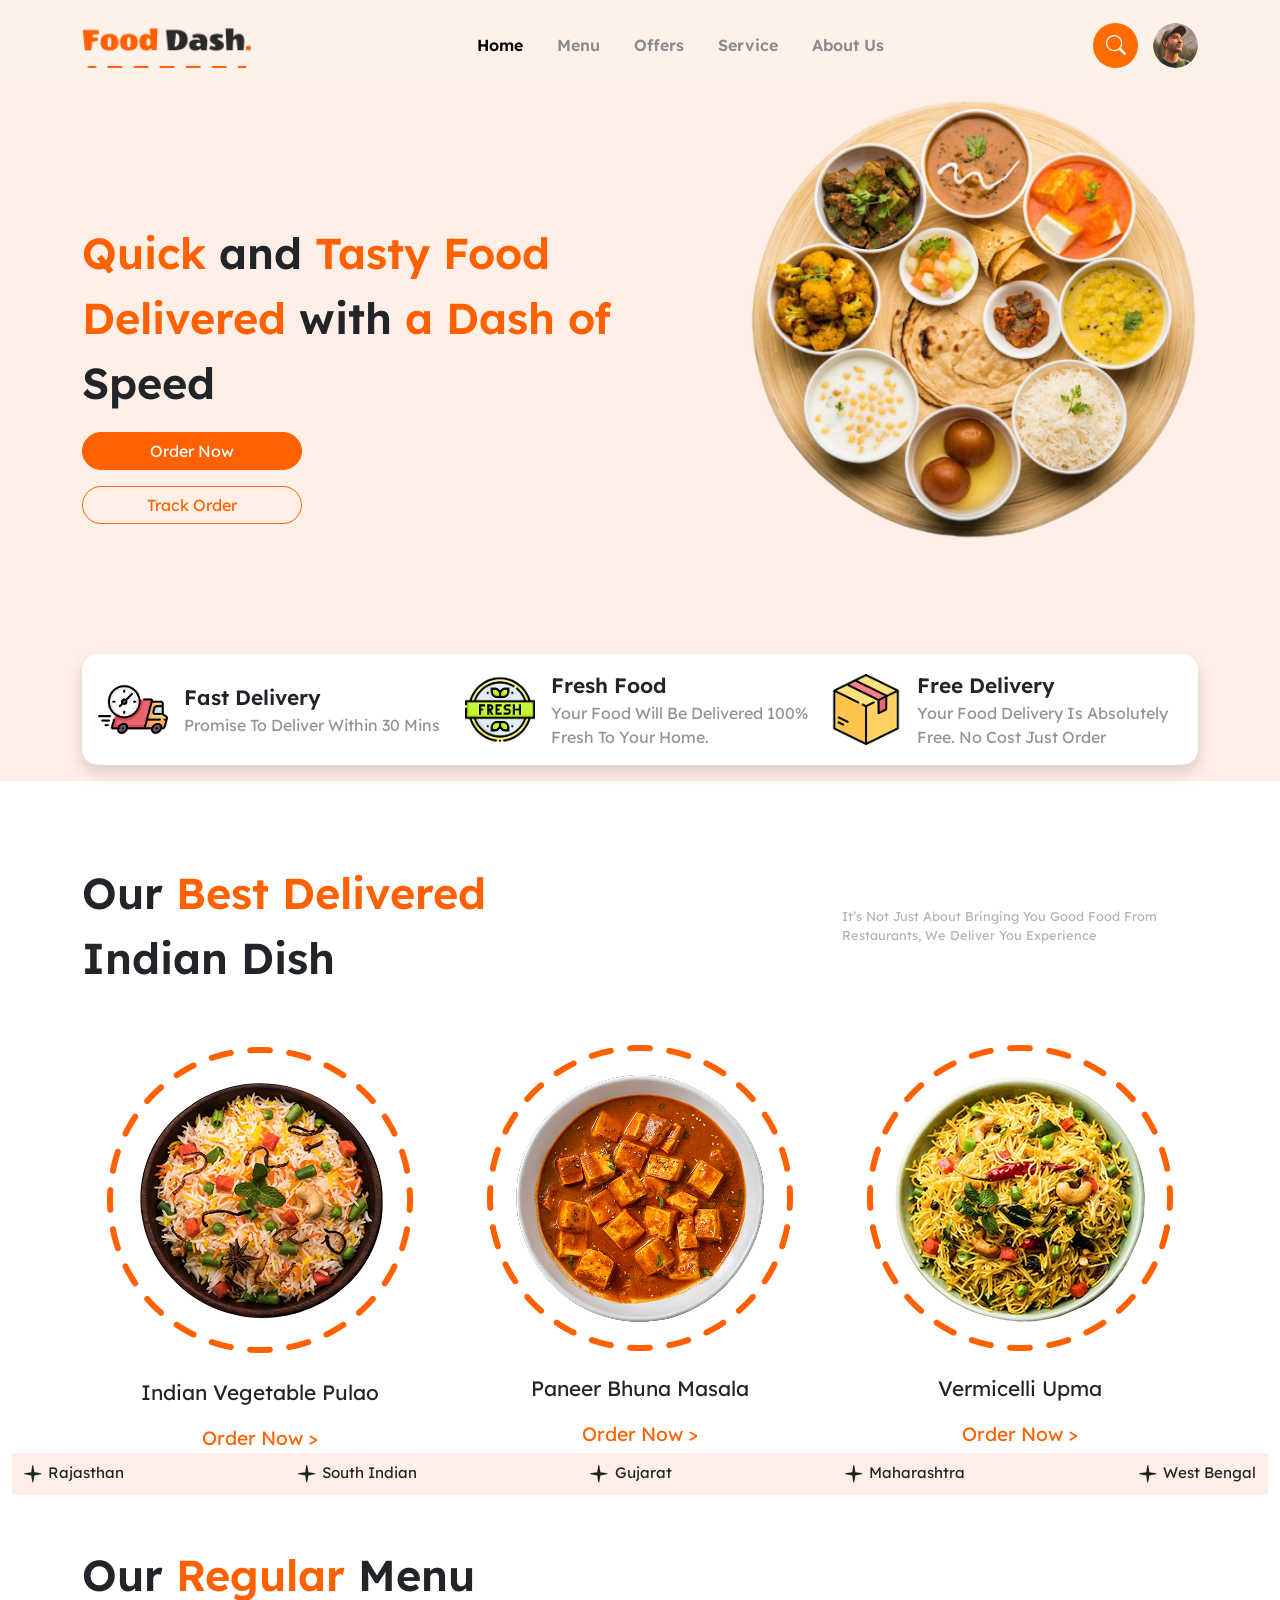
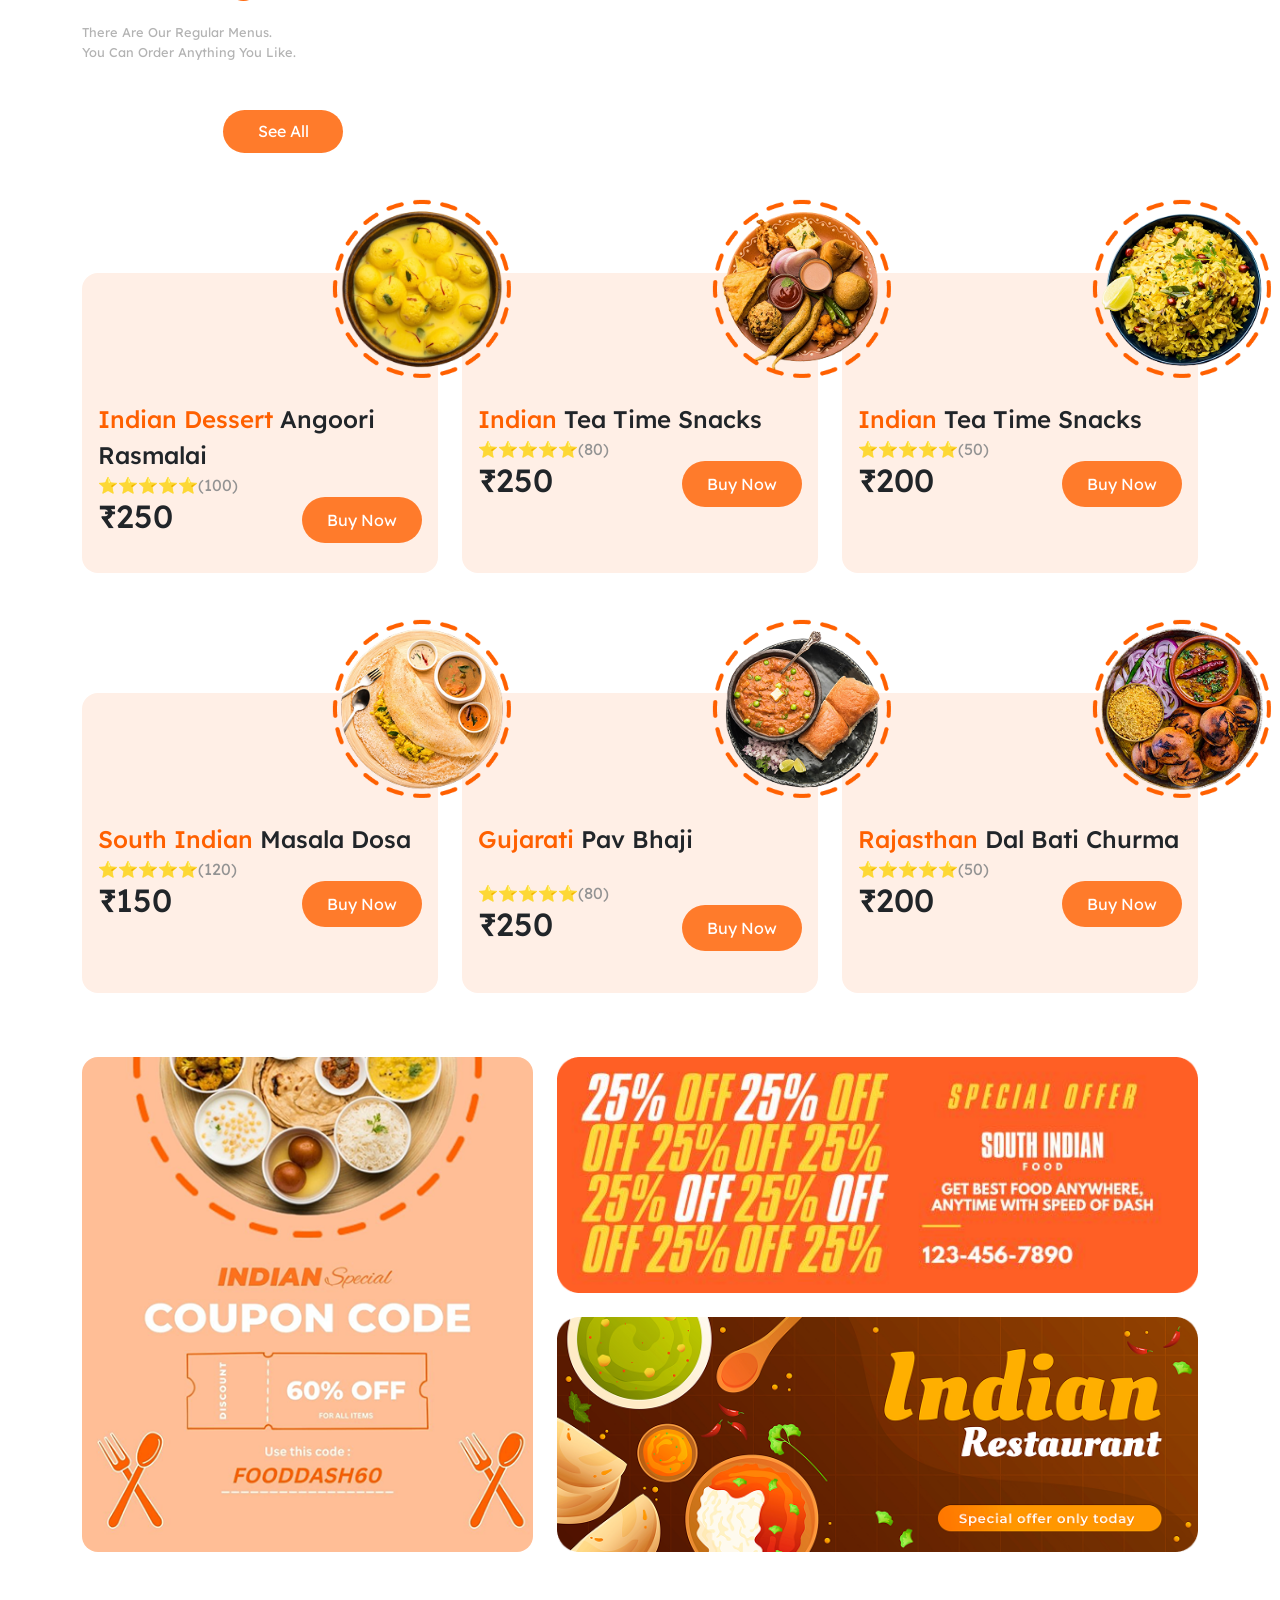
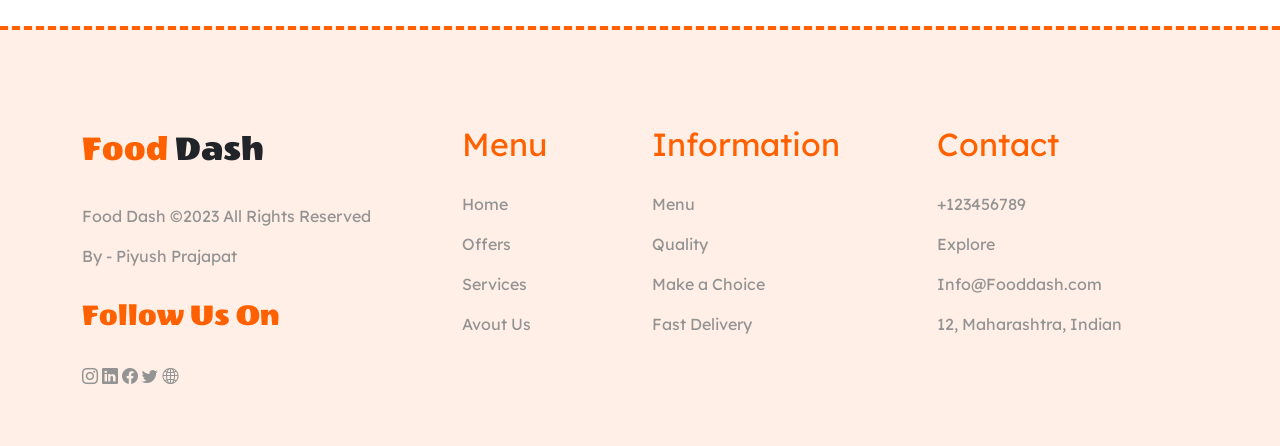
==== commit 6d2069c5: "changes" ====
--- a/index.html
+++ b/index.html
@@ -3,6 +3,7 @@
   <head>
     <meta charset="utf-8" />
     <meta name="viewport" content="width=device-width, initial-scale=1" />
+    <meta name="color-scheme" content="light" />
     <title>Food Dash</title>
 
     <link rel="preconnect" href="https://fonts.googleapis.com" />
@@ -238,8 +239,8 @@
               <div class="region-item">
                 <img src="assests/images/Star1.png" alt="" />
                 Gujarat
-              </div class="region-item">
-              <div>
+              </div >
+              <div class="region-item">
                 <img src="assests/images/Star1.png" alt="" />
                 Maharashtra
               </div>
@@ -482,7 +483,11 @@
               </div>
               <div class="ft-follow">Follow Us On</div>
               <div class="ft-icons">
-                <i><i class="bi bi-instagram"></i></i>
+                <i class="bi bi-instagram"></i>
+                <i class="bi bi-linkedin"></i>
+                <i class="bi bi-facebook"></i>
+                <i class="bi bi-twitter"></i>
+                <i class="bi bi-globe2"></i>
               </div>
             </div>
             <div class="col-lg-2 col-md-6 col-12">
--- a/assests/css/style.css
+++ b/assests/css/style.css
@@ -1,8 +1,13 @@
+html {
+  color-scheme: light only;
+  background-color: #ffffff;
+}
 body {
   font-family: "Lexend";
   margin: 0;
   padding: 0;
-  overflow-x: hidden;/* Hides horizontal overflow and prevents sideways scrolling. */
+  overflow-x: hidden;
+  background-color: #ffffff;
 }
 
 /* Navbar */
@@ -28,7 +33,7 @@
 .nav-link {
   color: #8b8b8b;
   font-weight: 600;
-  transition: 0.3s;/* Makes CSS property changes smooth over 0.3 seconds. */
+  transition: 0.3s; /* Makes CSS property changes smooth over 0.3 seconds. */
 }
 
 .nav-link:hover {
@@ -80,7 +85,7 @@
 .profile-img {
   width: 45px;
   height: 45px;
-flex-shrink: 0;
+  flex-shrink: 0;
   border-radius: 50%;
 
   object-fit: cover;
@@ -222,7 +227,7 @@
   background-color: #ffefe6;
   width: 100%;
   height: 300px;
-  
+  overflow: visible;
 }
 .f-text {
   padding-top: 7rem;
@@ -288,225 +293,202 @@
   font-size: 1rem;
   text-decoration: none;
 }
-@media (max-width:991px){
-
-.logo{
-    width:140px;
-}
-
-.navbar-nav{
-
-    text-align:center;
-    gap:10px;
-    margin:20px 0;
-}
-
-.nav-icons{
-
-    justify-content:center;
-    margin-top:15px;
-}
-
-.bg-heading{
-
-    text-align:center;
-}
-
-.btn-order-now,
-.btn-track-order{
-
-    width:100%;
-}
-
-.header-img{
-
-    text-align:center;
-    margin-top:40px;
+@media (max-width: 991px) {
+  .logo {
+    width: 140px;
+  }
+
+  .navbar-nav {
+    text-align: center;
+    gap: 10px;
+    margin: 20px 0;
+  }
+
+  .nav-icons {
+    justify-content: center;
+    margin-top: 15px;
+  }
+
+  .bg-heading {
+    text-align: center;
+  }
+
+  .btn-order-now,
+  .btn-track-order {
+    width: 100%;
+  }
+
+  .header-img {
+    text-align: center;
+    margin-top: 40px;
     padding-bottom: 2rem;
-}
-
-.icons{
-
-    width:55px;
-}
-.feature-box {
+  }
+
+  .icons {
+    width: 55px;
+  }
+  .feature-box {
     margin-top: 2rem;
-}
-
-.random-bar{
-
-    padding:15px;
-}
-
-.indian-head {
+  }
+
+  .random-bar {
+    padding: 15px;
+  }
+
+  .indian-head {
     margin-top: 3rem;
-}
-
-.menu-margin{
-
-    margin-top:3rem;
-}
-
-.f-name{
-
-    margin-bottom:40px;
-}
-
-.offer-page img{
-
-    margin-bottom:20px;
-}
-
-.fd-footer{
-
-    text-align:center;
-    line-height:2;
-}
-.col-data-anchor {
+  }
+
+  .menu-margin {
+    margin-top: 3rem;
+  }
+
+  .f-name {
+    margin-bottom: 40px;
+  }
+
+  .offer-page img {
+    margin-bottom: 20px;
+  }
+
+  .fd-footer {
+    text-align: center;
+    line-height: 2;
+  }
+  .col-data-anchor {
     margin-bottom: 1.5rem;
-}
-
-}
-@media (max-width:768px){
-
-.bg-heading{
-
-    font-size:2rem;
-}
-
-.col-title{
-
-    font-size:1.8rem;
-}
-
-.col-title-2{
-
-    font-size:1.5rem;
-}
-
-.f-text{
-
-    font-size:1.2rem;
-    padding-top:6rem;
-}
-.dish-subhead {
+  }
+}
+@media (max-width: 768px) {
+  .bg-heading {
+    font-size: 2rem;
+  }
+
+  .col-title {
+    font-size: 1.8rem;
+  }
+
+  .col-title-2 {
+    font-size: 1.5rem;
+  }
+
+  .f-text {
+    font-size: 1.2rem;
+    padding-top: 6rem;
+  }
+  .dish-subhead {
     font-size: 0.9rem;
     text-align: center;
-}
- 
-.region-item {
+  }
+
+  .region-item {
     font-size: 0.85rem;
-}
-
+  }
 }
 @media (max-width: 575px) {
- 
-.container,
-.container-fluid {
+  .container,
+  .container-fluid {
     padding-left: 16px;
     padding-right: 16px;
-}
- 
-.logo {
+  }
+
+  .logo {
     width: 120px;
-}
- 
-.bg-heading {
+  }
+
+  .bg-heading {
     font-size: 1.6rem;
-}
- 
-.btn-order-now,
-.btn-track-order {
+  }
+
+  .btn-order-now,
+  .btn-track-order {
     max-width: 320px;
-}
- 
-.d-box-heading {
+  }
+
+  .d-box-heading {
     font-size: 1.1rem;
-}
- 
-.d-box-subheading {
+  }
+
+  .d-box-subheading {
     font-size: 0.8rem;
-}
- 
-.icons {
+  }
+
+  .icons {
     width: 45px;
-}
- 
-.feature-box .row > .col {
+  }
+
+  .feature-box .row > .col {
     text-align: left;
-}
- 
-.p-name {
+  }
+
+  .p-name {
     font-size: 1.1rem;
-}
- 
-.region-strip {
+  }
+
+  .region-strip {
     column-gap: 1.2rem;
     row-gap: 0.5rem;
-}
- 
-.f-name {
+  }
+
+  .f-name {
     min-height: 260px;
     padding: 1rem !important;
-}
- 
-.f-text {
+  }
+
+  .f-text {
     font-size: 1.05rem;
     padding-top: 5rem;
-}
- 
-.m-img {
+  }
+
+  .m-img {
     max-width: 160px;
-}
- 
-.f-name h2 {
+  }
+
+  .f-name h2 {
     font-size: 1.4rem;
-}
- 
-.col-title {
+  }
+
+  .col-title {
     font-size: 1.6rem;
-}
- 
-.ft-follow {
+  }
+
+  .ft-follow {
     font-size: 1.5rem;
-}
- 
-.col-title-2 {
+  }
+
+  .col-title-2 {
     font-size: 1.3rem;
-}
- 
-.offer-img-main {
+  }
+
+  .offer-img-main {
     min-height: 160px;
-}
- 
-}
- 
+  }
+}
+
 /* ============ Extra small phones ============ */
 @media (max-width: 400px) {
- 
-.logo {
+  .logo {
     width: 100px;
-}
- 
-.bg-heading {
+  }
+
+  .bg-heading {
     font-size: 1.4rem;
-}
- 
-.icons {
+  }
+
+  .icons {
     width: 40px;
-}
- 
-.f-text {
+  }
+
+  .f-text {
     font-size: 0.95rem;
     padding-top: 4.2rem;
-}
- 
-.m-img {
+  }
+
+  .m-img {
     max-width: 130px;
-}
- 
-.f-name h2 {
+  }
+
+  .f-name h2 {
     font-size: 1.2rem;
-}
- 
-}+  }
+}
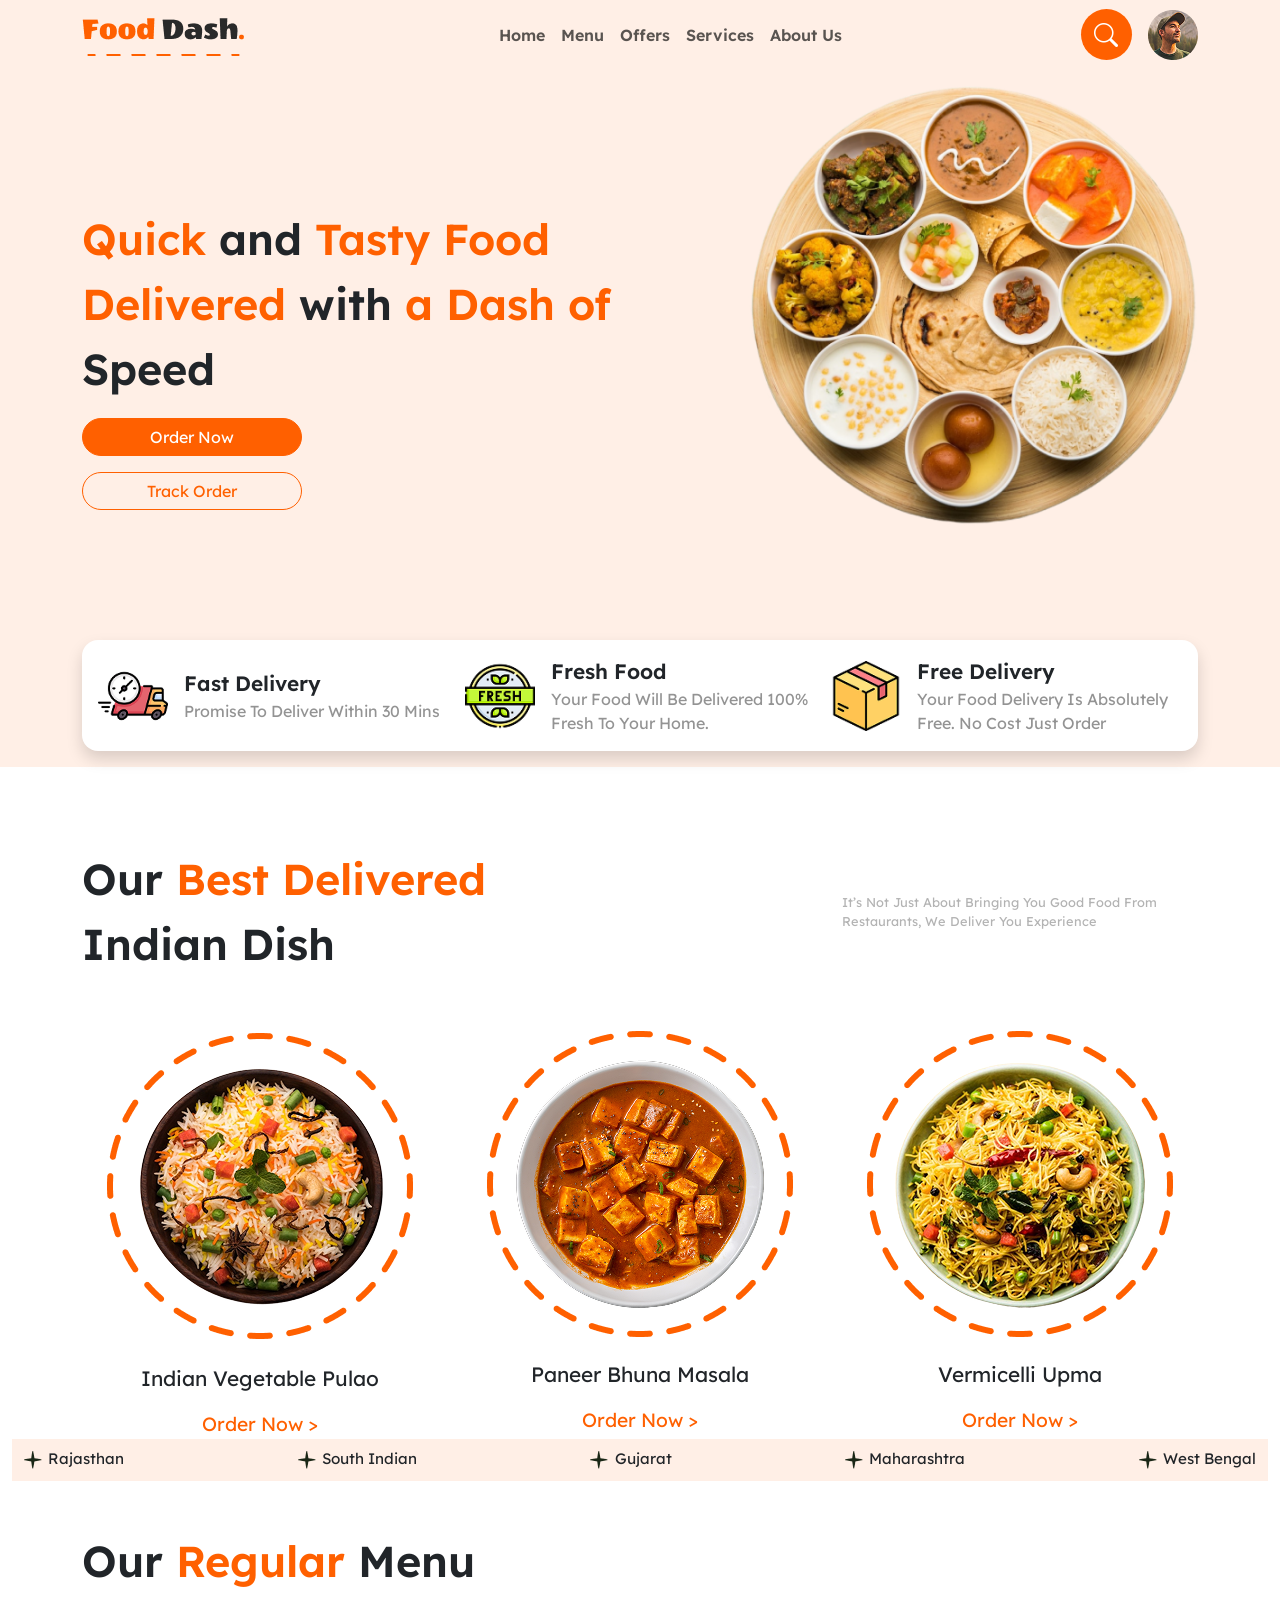
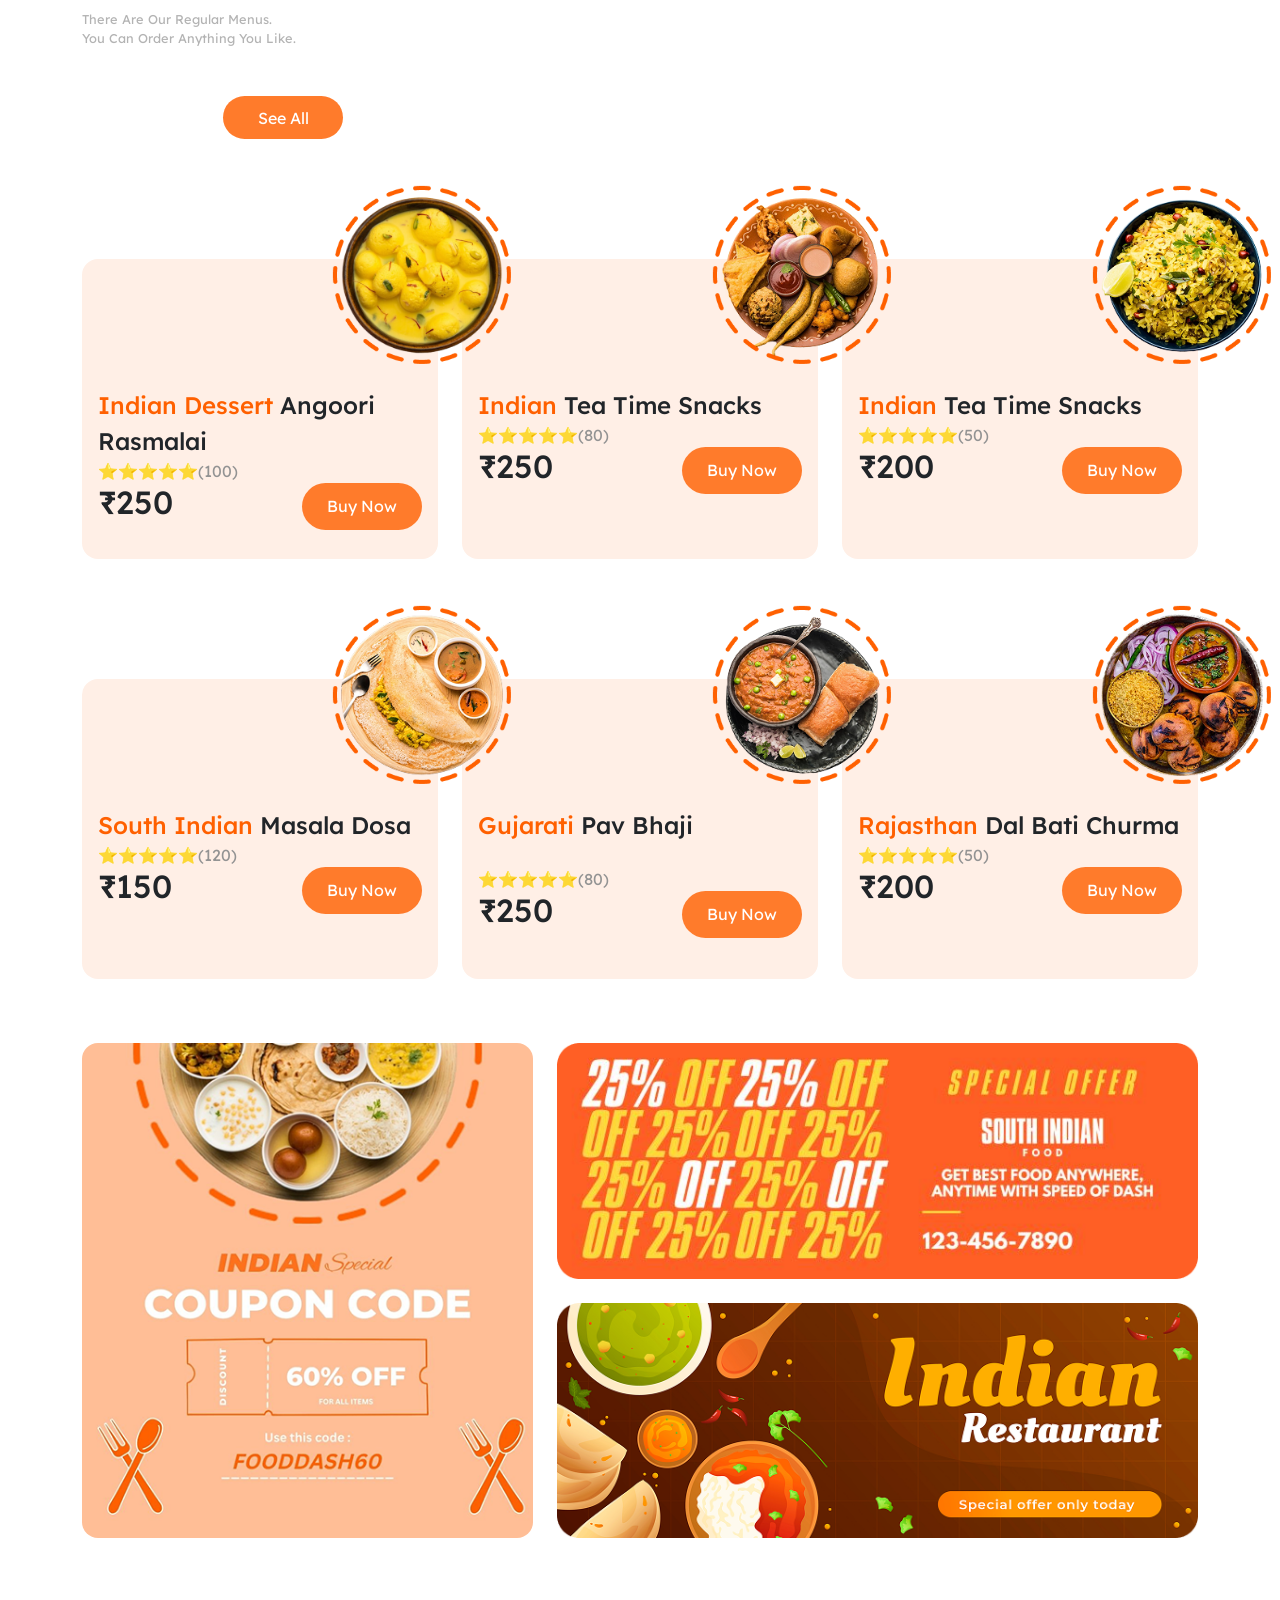
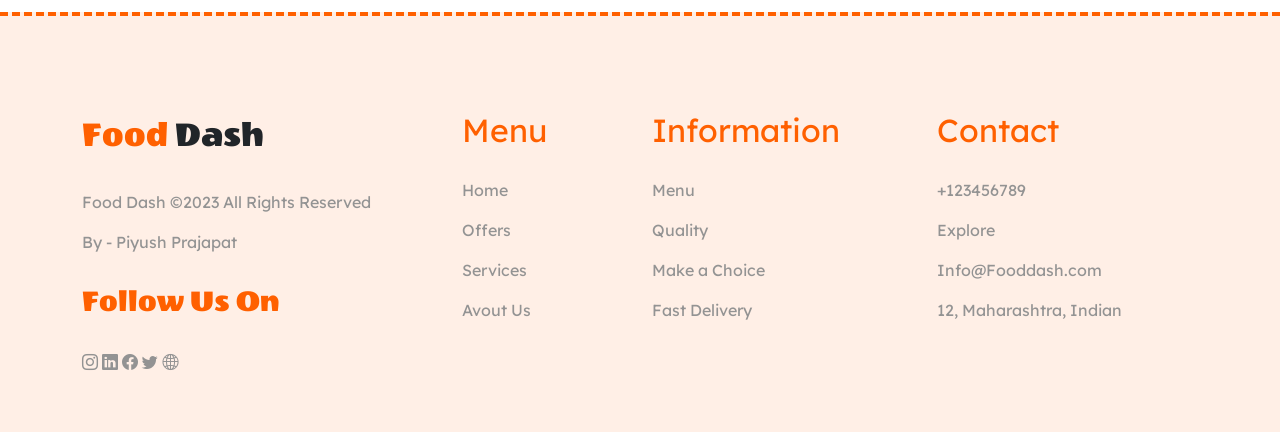
==== commit 61586d3d: "changes" ====
--- a/index.html
+++ b/index.html
@@ -1,531 +1,420 @@
 <!doctype html>
 <html lang="en">
-  <head>
-    <meta charset="utf-8" />
-    <meta name="viewport" content="width=device-width, initial-scale=1" />
-    <meta name="color-scheme" content="light" />
-    <title>Food Dash</title>
-
-    <link rel="preconnect" href="https://fonts.googleapis.com" />
-    <link rel="preconnect" href="https://fonts.gstatic.com" crossorigin />
-    <link
-      href="https://fonts.googleapis.com/css2?family=Lexend:wght@100..900&display=swap"
-      rel="stylesheet"
-    />
-
-    <link
-      rel="stylesheet"
-      href="https://cdn.jsdelivr.net/npm/bootstrap-icons@1.13.1/font/bootstrap-icons.min.css"
-    />
-
-    <link rel="preconnect" href="https://fonts.googleapis.com" />
-    <link rel="preconnect" href="https://fonts.gstatic.com" crossorigin />
-    <link
-      href="https://fonts.googleapis.com/css2?family=Wendy+One&display=swap"
-      rel="stylesheet"
-    />
-
-    <link
-      href="https://cdn.jsdelivr.net/npm/bootstrap@5.3.8/dist/css/bootstrap.min.css"
-      rel="stylesheet"
-      integrity="sha384-sRIl4kxILFvY47J16cr9ZwB07vP4J8+LH7qKQnuqkuIAvNWLzeN8tE5YBujZqJLB"
-      crossorigin="anonymous"
-    />
-
-    <link rel="stylesheet" href="assests/css/style.css" />
-  </head>
-  <body>
-    <header>
-      <nav class="navbar navbar-expand-lg custom-navbar">
+
+<head>
+  <meta charset="utf-8" />
+  <meta name="viewport" content="width=device-width, initial-scale=1" />
+  <meta name="color-scheme" content="light" />
+  <title>Food Dash</title>
+
+  <link rel="preconnect" href="https://fonts.googleapis.com" />
+  <link rel="preconnect" href="https://fonts.gstatic.com" crossorigin />
+  <link href="https://fonts.googleapis.com/css2?family=Lexend:wght@100..900&display=swap" rel="stylesheet" />
+
+  <link rel="stylesheet" href="https://cdn.jsdelivr.net/npm/bootstrap-icons@1.13.1/font/bootstrap-icons.min.css" />
+
+  <link rel="preconnect" href="https://fonts.googleapis.com" />
+  <link rel="preconnect" href="https://fonts.gstatic.com" crossorigin />
+  <link href="https://fonts.googleapis.com/css2?family=Wendy+One&display=swap" rel="stylesheet" />
+
+  <link href="https://cdn.jsdelivr.net/npm/bootstrap@5.3.8/dist/css/bootstrap.min.css" rel="stylesheet"
+    integrity="sha384-sRIl4kxILFvY47J16cr9ZwB07vP4J8+LH7qKQnuqkuIAvNWLzeN8tE5YBujZqJLB" crossorigin="anonymous" />
+
+  <link rel="stylesheet" href="assests/css/style.css" />
+</head>
+
+<body>
+  <header>
+    <nav class="navbar navbar-expand-lg bg-header">
+      <div class="container">
+        <a href="" class="navbar-brand">
+          <img src="assests/images/logo.png" alt="">
+        </a>
+        <button class="navbar-toggler" data-bs-toggle="collapse" data-bs-target="#buttonOnOff">
+          <span class="navbar-toggler-icon"></span>
+        </button>
+        <div class="collapse navbar-collapse justify-content-center" id="buttonOnOff">
+          <div class="navbar-nav main-navbar">
+            <a href="" class="nav-link">Home</a>
+            <a href="" class="nav-link">Menu</a>
+            <a href="" class="nav-link">Offers</a>
+            <a href="" class="nav-link">Services</a>
+            <a href="" class="nav-link">About Us</a>
+          </div>
+        </div>
+
+        <div class="d-flex align-items-center">
+          <div class="search-icon rounded-circle d-flex align-items-center justify-content-center"><i
+              class="bi bi-search"></i></div>
+          <img src="assests/images/customer.png" alt="">
+        </div>
+      </div>
+
+    </nav>
+  </header>
+
+  <main>
+    <div class="bg-header position-relative">
+      <div class="container">
+        <div class="row">
+          <div
+            class="col-lg-7 col-12 text-lg-start text-center d-flex flex-column align-items-lg-start align-items-center justify-content-center gap-3">
+            <div class="bg-heading">
+              <span>Quick</span> and <span>Tasty Food Delivered </span>with
+              <span>a Dash of </span> Speed
+            </div>
+
+            <button class="btn btn-primary rounded-pill btn-order-now">
+              Order Now
+            </button>
+            <button class="btn btn-outline-primary rounded-pill btn-track-order">
+              Track Order
+            </button>
+          </div>
+
+          <div class="col-lg-5 col-12 header-img">
+            <img class="img-fluid pb-5" src="assests/images/header.png" alt="loading..." />
+          </div>
+        </div>
+
+        <!-- row2 -->
+        <div
+          class="bg-white shadow rounded-4 p-3 feature-box position-relative position-lg-absolute top-lg-100 start-lg-50 translate-middle-lg w-lg-75 w-100">
+          <div class="row row-cols-1 row-cols-md-2 row-cols-lg-3 g-3">
+            <div class="col d-flex align-items-center gap-3">
+              <img class="icons" src="assests/images/icons/fast-delivery 1.png" alt="loading..." />
+              <div>
+                <div class="d-box-heading">Fast Delivery</div>
+                <div class="d-box-subheading">
+                  Promise To Deliver Within 30 Mins
+                </div>
+              </div>
+            </div>
+
+            <div class="col d-flex align-items-center gap-3">
+              <img class="icons" src="assests/images/icons/fresh.png" alt="loading..." />
+              <div>
+                <div class="d-box-heading">Fresh Food</div>
+                <div class="d-box-subheading">
+                  Your Food Will Be Delivered 100% Fresh To Your Home.
+                </div>
+              </div>
+            </div>
+
+            <div class="col d-flex align-items-center gap-3">
+              <img class="icons" src="assests/images/icons/box 1.png" alt="loading..." />
+              <div>
+                <div class="d-box-heading">Free Delivery</div>
+                <div class="d-box-subheading">
+                  Your Food Delivery Is Absolutely Free. No Cost Just Order
+                </div>
+              </div>
+            </div>
+          </div>
+        </div>
+      </div>
+    </div>
+    <!-- indian dish  -->
+    <section class="indian-head">
+      <div class="container">
+        <div class="row align-items-center">
+          <div class="col-lg-6 col-12 bg-heading text-lg-start text-center">
+            Our <span>Best Delivered </span>Indian Dish
+          </div>
+          <div class="col-lg-2 d-none d-lg-block"></div>
+          <div
+            class="col-lg-4 col-12 dish-subhead d-flex align-items-center text-lg-start text-center justify-content-center justify-content-lg-start mt-3 mt-lg-0">
+            <div>
+              It’s Not Just About Bringing You Good Food From Restaurants, We
+              Deliver You Experience
+            </div>
+          </div>
+        </div>
+        <!-- products -->
+        <div class="row gy-4 mt-2">
+          <div class="col-md-4 col-12 text-center">
+            <img class="img-fluid" src="assests/images/food/veg-pulao.png" alt="loading..." />
+            <div class="p-name">Indian Vegetable Pulao</div>
+            <a href="" class="p-link">Order Now ></a>
+          </div>
+          <div class="col-md-4 col-12 text-center">
+            <img class="img-fluid" src="assests/images/food/paneer-bhuna.png" alt="loading..." />
+            <div class="p-name">Paneer Bhuna Masala</div>
+            <a href="" class="p-link">Order Now ></a>
+          </div>
+          <div class="col-md-4 col-12 text-center">
+            <img class="img-fluid" src="assests/images/food/upma.png" alt="loading..." />
+            <div class="p-name">Vermicelli Upma</div>
+            <a href="" class="p-link">Order Now ></a>
+          </div>
+        </div>
+      </div>
+    </section>
+    <!-- section-3 -->
+    <section>
+      <!-- part-1 -->
+      <div class="container-fluid">
+        <div class="row random-bar">
+          <div
+            class="region-strip d-flex flex-wrap justify-content-center justify-content-lg-between align-items-center">
+            <div class="region-item">
+              <img src="assests/images/Star1.png" alt="" />
+              Rajasthan
+            </div>
+            <div class="region-item">
+              <img src="assests/images/Star1.png" alt="" />
+              South Indian
+            </div>
+            <div class="region-item">
+              <img src="assests/images/Star1.png" alt="" />
+              Gujarat
+            </div>
+            <div class="region-item">
+              <img src="assests/images/Star1.png" alt="" />
+              Maharashtra
+            </div>
+            <div class="region-item">
+              <img src="assests/images/Star1.png" alt="" />
+              West Bengal
+            </div>
+          </div>
+        </div>
+      </div>
+      <div class="container">
+
+
+        <!-- part-2 -->
+        <div class="row align-items-center">
+          <div class="col-9 col-12 text-lg-start text-center">
+            <div class="bg-heading pt-5">Our <span>Regular</span> Menu</div>
+            <div class="dish-subhead mt-3">
+              <div>There Are Our Regular Menus.</div>
+              <div>You Can Order Anything You Like.</div>
+            </div>
+          </div>
+          <div
+            class="col-lg-3 col-12 d-flex align-items-center justify-content-center justify-content-lg-end mt-3 mt-lg-0">
+            <button class="btn btn-primary mt-5 rounded-pill m-btn">
+              See All
+            </button>
+          </div>
+        </div>
+        <!-- part-3 -->
+        <div class="menu-margin">
+          <div class="row gy-4">
+            <div class="col-lg-4 col-md-6 col-12">
+              <!-- parent div  -->
+              <div class="f-name rounded-4 p-3">
+                <div class="position-relative">
+                  <img class="w-50 position-absolute top-0 start-100 translate-middle"
+                    src="assests/images/food/rasmalai.png" alt="" />
+                  <img class="m-img position-absolute top-0 start-100 translate-middle"
+                    src="assests/images/food/Ellipse 2.png" alt="" />
+                </div>
+                <div class="f-text">
+                  <span>Indian Dessert</span> Angoori Rasmalai
+                </div>
+                <div>
+                  ⭐⭐⭐⭐⭐<span class="d-box-subheading">(100)</span>
+                </div>
+                <div class="d-flex justify-content-between">
+                  <h2>₹250</h2>
+                  <button class="btn btn-primary rounded-pill m-btn">
+                    Buy Now
+                  </button>
+                </div>
+              </div>
+            </div>
+            <div class="col-lg-4 col-md-6 col-12">
+              <div class="f-name rounded-4 p-3">
+                <div class="position-relative">
+                  <img class="w-50 position-absolute top-0 start-100 translate-middle"
+                    src="assests/images/food/snack1.png" alt="" />
+                  <img class="m-img position-absolute top-0 start-100 translate-middle"
+                    src="assests/images/food/Ellipse 2.png" alt="" />
+                </div>
+                <div class="f-text"><span>Indian</span> Tea Time Snacks</div>
+                <div>
+                  ⭐⭐⭐⭐⭐<span class="d-box-subheading">(80)</span>
+                </div>
+                <div class="d-flex justify-content-between">
+                  <h2>₹250</h2>
+                  <button class="btn btn-primary rounded-pill m-btn">
+                    Buy Now
+                  </button>
+                </div>
+              </div>
+            </div>
+            <div class="col-lg-4 col-md-6 col-12">
+              <div class="f-name rounded-4 p-3">
+                <div class="position-relative">
+                  <img class="w-50 position-absolute top-0 start-100 translate-middle"
+                    src="assests/images/food/snacks2.png" alt="" />
+                  <img class="m-img position-absolute top-0 start-100 translate-middle"
+                    src="assests/images/food/Ellipse 2.png" alt="" />
+                </div>
+                <div class="f-text"><span>Indian</span> Tea Time Snacks</div>
+                <div>
+                  ⭐⭐⭐⭐⭐<span class="d-box-subheading">(50)</span>
+                </div>
+                <div class="d-flex justify-content-between">
+                  <h2>₹200</h2>
+                  <button class="btn btn-primary rounded-pill m-btn">
+                    Buy Now
+                  </button>
+                </div>
+              </div>
+            </div>
+          </div>
+        </div>
+        <!-- part-4 -->
+        <div class="menu-margin">
+          <div class="row gy-4">
+            <div class="col-lg-4 col-md-6 col-12">
+              <!-- parent div  -->
+              <div class="f-name rounded-4 p-3">
+                <div class="position-relative">
+                  <img class="w-50 position-absolute top-0 start-100 translate-middle"
+                    src="assests/images/food/dosa.png" alt="" />
+                  <img class="m-img position-absolute top-0 start-100 translate-middle"
+                    src="assests/images/food/Ellipse 2.png" alt="" />
+                </div>
+                <div class="f-text">
+                  <span>South Indian </span> Masala Dosa
+                </div>
+                <div>
+                  ⭐⭐⭐⭐⭐<span class="d-box-subheading">(120)</span>
+                </div>
+                <div class="d-flex justify-content-between">
+                  <h2>₹150</h2>
+                  <button class="btn btn-primary rounded-pill m-btn">
+                    Buy Now
+                  </button>
+                </div>
+              </div>
+            </div>
+            <div class="col-lg-4 col-md-6 col-12">
+              <div class="f-name rounded-4 p-3">
+                <div class="position-relative">
+                  <img class="w-50 position-absolute top-0 start-100 translate-middle"
+                    src="assests/images/food/pao-bhaji.png" alt="" />
+                  <img class="m-img position-absolute top-0 start-100 translate-middle"
+                    src="assests/images/food/Ellipse 2.png" alt="" />
+                </div>
+                <div class="f-text"><span>Gujarati</span> Pav Bhaji</div>
+                <div class="mt-4">
+                  ⭐⭐⭐⭐⭐<span class="d-box-subheading">(80)</span>
+                </div>
+                <div class="d-flex justify-content-between">
+                  <h2>₹250</h2>
+                  <button class="btn btn-primary rounded-pill m-btn">
+                    Buy Now
+                  </button>
+                </div>
+              </div>
+            </div>
+            <div class="col-lg-4 col-md-6 col-12">
+              <div class="f-name rounded-4 p-3">
+                <div class="position-relative">
+                  <img class="w-50 position-absolute top-0 start-100 translate-middle"
+                    src="assests/images/food/DAL-BAATI-CHURMA.png" alt="" />
+                  <img class="m-img position-absolute top-0 start-100 translate-middle"
+                    src="assests/images/food/Ellipse 2.png" alt="" />
+                </div>
+                <div class="f-text">
+                  <span>Rajasthan</span> Dal Bati Churma
+                </div>
+                <div>
+                  ⭐⭐⭐⭐⭐<span class="d-box-subheading">(50)</span>
+                </div>
+                <div class="d-flex justify-content-between">
+                  <h2>₹200</h2>
+                  <button class="btn btn-primary rounded-pill m-btn">
+                    Buy Now
+                  </button>
+                </div>
+              </div>
+            </div>
+          </div>
+        </div>
+      </div>
+    </section>
+    <!-- offer-page -->
+    <section>
+      <div class="offer-page">
         <div class="container">
-          <!-- Logo -->
-          <a class="navbar-brand" href="#">
-            <img src="assests/images/logo.png" alt="Logo" class="logo" />
-          </a>
-
-          <!-- Mobile Button -->
-          <button
-            class="navbar-toggler border-0"
-            type="button"
-            data-bs-toggle="collapse"
-            data-bs-target="#navbarMenu"
-          >
-            <span class="navbar-toggler-icon"></span>
-          </button>
-
-          <!-- Menu -->
-          <div class="collapse navbar-collapse" id="navbarMenu">
-            <ul class="navbar-nav mx-auto">
-              <li class="nav-item">
-                <a class="nav-link active" href="#">Home</a>
-              </li>
-
-              <li class="nav-item">
-                <a class="nav-link" href="menu.html">Menu</a>
-              </li>
-
-              <li class="nav-item">
-                <a class="nav-link" href="#">Offers</a>
-              </li>
-
-              <li class="nav-item">
-                <a class="nav-link" href="#">Service</a>
-              </li>
-
-              <li class="nav-item">
-                <a class="nav-link" href="#">About Us</a>
-              </li>
-            </ul>
-
-            <!-- Right Side -->
-            <div class="nav-icons">
-              <div class="search-btn">
-                <i class="bi bi-search"></i>
-              </div>
-
-              <img
-                src="assests/images/customer.png"
-                class="profile-img"
-                alt="Profile"
-              />
-            </div>
-          </div>
-        </div>
-      </nav>
-    </header>
-
-    <main>
-      <div class="bg-header position-relative">
-        <div class="container">
-          <div class="row">
-            <div
-              class="col-lg-7 col-12 text-lg-start text-center d-flex flex-column align-items-lg-start align-items-center justify-content-center gap-3"
-            >
-              <div class="bg-heading">
-                <span>Quick</span> and <span>Tasty Food Delivered </span>with
-                <span>a Dash of </span> Speed
-              </div>
-
-              <button class="btn btn-primary rounded-pill btn-order-now">
-                Order Now
-              </button>
-              <button
-                class="btn btn-outline-primary rounded-pill btn-track-order"
-              >
-                Track Order
-              </button>
-            </div>
-
-            <div class="col-lg-5 col-12 header-img">
-              <img
-                class="img-fluid pb-5"
-                src="assests/images/header.png"
-                alt="loading..."
-              />
-            </div>
-          </div>
-
-          <!-- row2 -->
-          <div
-            class="bg-white shadow rounded-4 p-3 feature-box position-relative position-lg-absolute top-lg-100 start-lg-50 translate-middle-lg w-lg-75 w-100"
-          >
-            <div class="row row-cols-1 row-cols-md-2 row-cols-lg-3 g-3">
-              <div class="col d-flex align-items-center gap-3">
-                <img
-                  class="icons"
-                  src="assests/images/icons/fast-delivery 1.png"
-                  alt="loading..."
-                />
-                <div>
-                  <div class="d-box-heading">Fast Delivery</div>
-                  <div class="d-box-subheading">
-                    Promise To Deliver Within 30 Mins
-                  </div>
-                </div>
-              </div>
-
-              <div class="col d-flex align-items-center gap-3">
-                <img
-                  class="icons"
-                  src="assests/images/icons/fresh.png"
-                  alt="loading..."
-                />
-                <div>
-                  <div class="d-box-heading">Fresh Food</div>
-                  <div class="d-box-subheading">
-                    Your Food Will Be Delivered 100% Fresh To Your Home.
-                  </div>
-                </div>
-              </div>
-
-              <div class="col d-flex align-items-center gap-3">
-                <img
-                  class="icons"
-                  src="assests/images/icons/box 1.png"
-                  alt="loading..."
-                />
-                <div>
-                  <div class="d-box-heading">Free Delivery</div>
-                  <div class="d-box-subheading">
-                    Your Food Delivery Is Absolutely Free. No Cost Just Order
-                  </div>
-                </div>
-              </div>
-            </div>
-          </div>
-        </div>
-      </div>
-      <!-- indian dish  -->
-      <section class="indian-head">
-        <div class="container">
-          <div class="row align-items-center">
-            <div class="col-lg-6 col-12 bg-heading text-lg-start text-center">
-              Our <span>Best Delivered </span>Indian Dish
-            </div>
-            <div class="col-lg-2 d-none d-lg-block"></div>
-            <div class="col-lg-4 col-12 dish-subhead d-flex align-items-center text-lg-start text-center justify-content-center justify-content-lg-start mt-3 mt-lg-0">
+          <div class="row gy-3">
+            <div class="col-lg-5 col-12">
+              <img class="img-fluid rounded-4 h-100 w-100 offer-img-main" src="assests/images/img3.png" alt="" />
+            </div>
+            <div class="col-lg-7 d-flex flex-column gap-4">
               <div>
-                It’s Not Just About Bringing You Good Food From Restaurants, We
-                Deliver You Experience
-              </div>
-            </div>
-          </div>
-          <!-- products -->
-          <div class="row gy-4 mt-2">
-            <div class="col-md-4 col-12 text-center">
-              <img
-                class="img-fluid"
-                src="assests/images/food/veg-pulao.png"
-                alt="loading..."
-              />
-              <div class="p-name">Indian Vegetable Pulao</div>
-              <a href="" class="p-link">Order Now ></a>
-            </div>
-            <div class="col-md-4 col-12 text-center">
-              <img
-                class="img-fluid"
-                src="assests/images/food/paneer-bhuna.png"
-                alt="loading..."
-              />
-              <div class="p-name">Paneer Bhuna Masala</div>
-              <a href="" class="p-link">Order Now ></a>
-            </div>
-            <div class="col-md-4 col-12 text-center">
-              <img
-                class="img-fluid"
-                src="assests/images/food/upma.png"
-                alt="loading..."
-              />
-              <div class="p-name">Vermicelli Upma</div>
-              <a href="" class="p-link">Order Now ></a>
-            </div>
-          </div>
-        </div>
-      </section>
-      <!-- section-3 -->
-      <section>
-         <!-- part-1 -->
-        <div class="container-fluid">
-          <div class="row random-bar">
-            <div class="region-strip d-flex flex-wrap justify-content-center justify-content-lg-between align-items-center">
-              <div class="region-item">
-                <img src="assests/images/Star1.png" alt="" />
-                Rajasthan
-              </div>
-              <div class="region-item">
-                <img src="assests/images/Star1.png" alt="" />
-                South Indian
-              </div>
-              <div class="region-item">
-                <img src="assests/images/Star1.png" alt="" />
-                Gujarat
-              </div >
-              <div class="region-item">
-                <img src="assests/images/Star1.png" alt="" />
-                Maharashtra
-              </div>
-              <div class="region-item">
-                <img src="assests/images/Star1.png" alt="" />
-                West Bengal
-              </div>
-            </div>
-          </div>
-        </div>
-        <div class="container">
-         
-          
-          <!-- part-2 -->
-          <div class="row align-items-center">
-            <div class="col-9 col-12 text-lg-start text-center">
-              <div class="bg-heading pt-5">Our <span>Regular</span> Menu</div>
-              <div class="dish-subhead mt-3">
-                <div>There Are Our Regular Menus.</div>
-                <div>You Can Order Anything You Like.</div>
-              </div>
-            </div>
-            <div class="col-lg-3 col-12 d-flex align-items-center justify-content-center justify-content-lg-end mt-3 mt-lg-0">
-              <button class="btn btn-primary mt-5 rounded-pill m-btn">
-                See All
-              </button>
-            </div>
-          </div>
-          <!-- part-3 -->
-          <div class="menu-margin">
-            <div class="row gy-4">
-              <div class="col-lg-4 col-md-6 col-12">
-                <!-- parent div  -->
-                <div class="f-name rounded-4 p-3">
-                  <div class="position-relative">
-                    <img
-                      class="w-50 position-absolute top-0 start-100 translate-middle"
-                      src="assests/images/food/rasmalai.png"
-                      alt=""
-                    />
-                    <img
-                      class="m-img position-absolute top-0 start-100 translate-middle"
-                      src="assests/images/food/Ellipse 2.png"
-                      alt=""
-                    />
-                  </div>
-                  <div class="f-text">
-                    <span>Indian Dessert</span> Angoori Rasmalai
-                  </div>
-                  <div>
-                    ⭐⭐⭐⭐⭐<span class="d-box-subheading">(100)</span>
-                  </div>
-                  <div class="d-flex justify-content-between">
-                    <h2>₹250</h2>
-                    <button class="btn btn-primary rounded-pill m-btn">
-                      Buy Now
-                    </button>
-                  </div>
-                </div>
-              </div>
-              <div class="col-lg-4 col-md-6 col-12">
-                <div class="f-name rounded-4 p-3">
-                  <div class="position-relative">
-                    <img
-                      class="w-50 position-absolute top-0 start-100 translate-middle"
-                      src="assests/images/food/snack1.png"
-                      alt=""
-                    />
-                    <img
-                      class="m-img position-absolute top-0 start-100 translate-middle"
-                      src="assests/images/food/Ellipse 2.png"
-                      alt=""
-                    />
-                  </div>
-                  <div class="f-text"><span>Indian</span> Tea Time Snacks</div>
-                  <div>
-                    ⭐⭐⭐⭐⭐<span class="d-box-subheading">(80)</span>
-                  </div>
-                  <div class="d-flex justify-content-between">
-                    <h2>₹250</h2>
-                    <button class="btn btn-primary rounded-pill m-btn">
-                      Buy Now
-                    </button>
-                  </div>
-                </div>
-              </div>
-              <div class="col-lg-4 col-md-6 col-12">
-                <div class="f-name rounded-4 p-3">
-                  <div class="position-relative">
-                    <img
-                      class="w-50 position-absolute top-0 start-100 translate-middle"
-                      src="assests/images/food/snacks2.png"
-                      alt=""
-                    />
-                    <img
-                      class="m-img position-absolute top-0 start-100 translate-middle"
-                      src="assests/images/food/Ellipse 2.png"
-                      alt=""
-                    />
-                  </div>
-                  <div class="f-text"><span>Indian</span> Tea Time Snacks</div>
-                  <div>
-                    ⭐⭐⭐⭐⭐<span class="d-box-subheading">(50)</span>
-                  </div>
-                  <div class="d-flex justify-content-between">
-                    <h2>₹200</h2>
-                    <button class="btn btn-primary rounded-pill m-btn">
-                      Buy Now
-                    </button>
-                  </div>
-                </div>
-              </div>
-            </div>
-          </div>
-          <!-- part-4 -->
-          <div class="menu-margin">
-            <div class="row gy-4">
-              <div class="col-lg-4 col-md-6 col-12">
-                <!-- parent div  -->
-                <div class="f-name rounded-4 p-3">
-                  <div class="position-relative">
-                    <img
-                      class="w-50 position-absolute top-0 start-100 translate-middle"
-                      src="assests/images/food/dosa.png"
-                      alt=""
-                    />
-                    <img
-                      class="m-img position-absolute top-0 start-100 translate-middle"
-                      src="assests/images/food/Ellipse 2.png"
-                      alt=""
-                    />
-                  </div>
-                  <div class="f-text">
-                    <span>South Indian </span> Masala Dosa
-                  </div>
-                  <div>
-                    ⭐⭐⭐⭐⭐<span class="d-box-subheading">(120)</span>
-                  </div>
-                  <div class="d-flex justify-content-between">
-                    <h2>₹150</h2>
-                    <button class="btn btn-primary rounded-pill m-btn">
-                      Buy Now
-                    </button>
-                  </div>
-                </div>
-              </div>
-              <div class="col-lg-4 col-md-6 col-12">
-                <div class="f-name rounded-4 p-3">
-                  <div class="position-relative">
-                    <img
-                      class="w-50 position-absolute top-0 start-100 translate-middle"
-                      src="assests/images/food/pao-bhaji.png"
-                      alt=""
-                    />
-                    <img
-                      class="m-img position-absolute top-0 start-100 translate-middle"
-                      src="assests/images/food/Ellipse 2.png"
-                      alt=""
-                    />
-                  </div>
-                  <div class="f-text"><span>Gujarati</span> Pav Bhaji</div>
-                  <div class="mt-4">
-                    ⭐⭐⭐⭐⭐<span class="d-box-subheading">(80)</span>
-                  </div>
-                  <div class="d-flex justify-content-between">
-                    <h2>₹250</h2>
-                    <button class="btn btn-primary rounded-pill m-btn">
-                      Buy Now
-                    </button>
-                  </div>
-                </div>
-              </div>
-              <div class="col-lg-4 col-md-6 col-12">
-                <div class="f-name rounded-4 p-3">
-                  <div class="position-relative">
-                    <img
-                      class="w-50 position-absolute top-0 start-100 translate-middle"
-                      src="assests/images/food/DAL-BAATI-CHURMA.png"
-                      alt=""
-                    />
-                    <img
-                      class="m-img position-absolute top-0 start-100 translate-middle"
-                      src="assests/images/food/Ellipse 2.png"
-                      alt=""
-                    />
-                  </div>
-                  <div class="f-text">
-                    <span>Rajasthan</span> Dal Bati Churma
-                  </div>
-                  <div>
-                    ⭐⭐⭐⭐⭐<span class="d-box-subheading">(50)</span>
-                  </div>
-                  <div class="d-flex justify-content-between">
-                    <h2>₹200</h2>
-                    <button class="btn btn-primary rounded-pill m-btn">
-                      Buy Now
-                    </button>
-                  </div>
-                </div>
-              </div>
-            </div>
-          </div>
-        </div>
-      </section>
-      <!-- offer-page -->
-      <section>
-        <div class="offer-page">
-          <div class="container">
-            <div class="row gy-3">
-              <div class="col-lg-5 col-12">
-                <img
-                  class="img-fluid rounded-4 h-100 w-100 offer-img-main"
-                  src="assests/images/img3.png"
-                  alt=""
-                />
-              </div>
-              <div class="col-lg-7 d-flex flex-column gap-4">
-                <div>
-                  <img class="img-fluid" src="assests/images/img2.png" alt="" />
-                </div>
-                <div>
-                  <img class="img-fluid" src="assests/images/img1.png" alt="" />
-                </div>
-              </div>
-            </div>
-          </div>
-        </div>
-      </section>
-    </main>
-
-    <footer>
-      <div class="fd-footer">
-        <div class="container mt-4">
-          <div class="row gy-4">
-            <div class="col-lg-4 col-md-6 col-12">
-              <div class="col-title"><span>Food</span> Dash</div>
-              <div class="col-data">
-                <div>Food Dash ©2023 All Rights Reserved</div>
-                <div>By - Piyush Prajapat</div>
-              </div>
-              <div class="ft-follow">Follow Us On</div>
-              <div class="ft-icons">
-                <i class="bi bi-instagram"></i>
-                <i class="bi bi-linkedin"></i>
-                <i class="bi bi-facebook"></i>
-                <i class="bi bi-twitter"></i>
-                <i class="bi bi-globe2"></i>
-              </div>
-            </div>
-            <div class="col-lg-2 col-md-6 col-12">
-              <div class="col-title-2">Menu</div>
-              <div class="col-data">
-                <div>Home</div>
-                <div>Offers</div>
-                <div>Services</div>
-                <div>Avout Us</div>
-              </div>
-            </div>
-            <div class="col-lg-3 col-md-6 col-12">
-              <div class="col-title-2">Information</div>
-              <div class="col-data">
-                <div>Menu</div>
-                <div>Quality</div>
-                <div>Make a Choice</div>
-                <div>Fast Delivery</div>
-              </div>
-            </div>
-            <div class="col-lg-3 col-md-6">
-              <div class="col-title-2">Contact</div>
-              <div class="col-data-anchor">
-                <div><a href="#">+123456789</a></div>
-                <div><a href="#">Explore</a></div>
-                <div><a href="#">Info@Fooddash.com</a></div>
-                <div><a href="#">12, Maharashtra, Indian</a></div>
-              </div>
-            </div>
-          </div>
-        </div>
-      </div>
-    </footer>
-
-    <script
-      src="https://cdn.jsdelivr.net/npm/bootstrap@5.3.8/dist/js/bootstrap.bundle.min.js"
-      integrity="sha384-FKyoEForCGlyvwx9Hj09JcYn3nv7wiPVlz7YYwJrWVcXK/BmnVDxM+D2scQbITxI"
-      crossorigin="anonymous"
-    ></script>
-  </body>
-</html>
+                <img class="img-fluid" src="assests/images/img2.png" alt="" />
+              </div>
+              <div>
+                <img class="img-fluid" src="assests/images/img1.png" alt="" />
+              </div>
+            </div>
+          </div>
+        </div>
+      </div>
+    </section>
+  </main>
+
+  <footer>
+    <div class="fd-footer">
+      <div class="container mt-4">
+        <div class="row gy-4">
+          <div class="col-lg-4 col-md-6 col-12">
+            <div class="col-title"><span>Food</span> Dash</div>
+            <div class="col-data">
+              <div>Food Dash ©2023 All Rights Reserved</div>
+              <div>By - Piyush Prajapat</div>
+            </div>
+            <div class="ft-follow">Follow Us On</div>
+            <div class="ft-icons">
+              <i class="bi bi-instagram"></i>
+              <i class="bi bi-linkedin"></i>
+              <i class="bi bi-facebook"></i>
+              <i class="bi bi-twitter"></i>
+              <i class="bi bi-globe2"></i>
+            </div>
+          </div>
+          <div class="col-lg-2 col-md-6 col-12">
+            <div class="col-title-2">Menu</div>
+            <div class="col-data">
+              <div>Home</div>
+              <div>Offers</div>
+              <div>Services</div>
+              <div>Avout Us</div>
+            </div>
+          </div>
+          <div class="col-lg-3 col-md-6 col-12">
+            <div class="col-title-2">Information</div>
+            <div class="col-data">
+              <div>Menu</div>
+              <div>Quality</div>
+              <div>Make a Choice</div>
+              <div>Fast Delivery</div>
+            </div>
+          </div>
+          <div class="col-lg-3 col-md-6">
+            <div class="col-title-2">Contact</div>
+            <div class="col-data-anchor">
+              <div><a href="#">+123456789</a></div>
+              <div><a href="#">Explore</a></div>
+              <div><a href="#">Info@Fooddash.com</a></div>
+              <div><a href="#">12, Maharashtra, Indian</a></div>
+            </div>
+          </div>
+        </div>
+      </div>
+    </div>
+  </footer>
+
+  <script src="https://cdn.jsdelivr.net/npm/bootstrap@5.3.8/dist/js/bootstrap.bundle.min.js"
+    integrity="sha384-FKyoEForCGlyvwx9Hj09JcYn3nv7wiPVlz7YYwJrWVcXK/BmnVDxM+D2scQbITxI"
+    crossorigin="anonymous"></script>
+</body>
+
+</html>
--- a/assests/css/style.css
+++ b/assests/css/style.css
@@ -9,86 +9,19 @@
   overflow-x: hidden;
   background-color: #ffffff;
 }
-
-/* Navbar */
-
-.custom-navbar {
-  background: #fdf1ea;
-  padding: 18px 0;
-}
-
-/* Logo */
-
-.logo {
-  width: 170px;
-  max-width: 100%;
-}
-
-/* Navigation Links */
-
-.navbar-nav {
-  gap: 18px;
-}
-
-.nav-link {
-  color: #8b8b8b;
+.main-navbar{
   font-weight: 600;
-  transition: 0.3s; /* Makes CSS property changes smooth over 0.3 seconds. */
-}
-
-.nav-link:hover {
-  color: #ff6b00;
-}
-
-.nav-link.active {
-  color: black;
-}
-
-/* Right Side */
-
-.nav-icons {
-  display: flex;
-  align-items: center;
-  gap: 15px;
-}
-
-/* Search */
-
-.search-btn {
-  width: 45px;
-  height: 45px;
-
-  background: #ff6b00;
-
-  border-radius: 50%;
-
-  display: flex;
-  justify-content: center;
-  align-items: center;
-
-  cursor: pointer;
-
-  transition: 0.3s;
-}
-
-.search-btn i {
-  color: white;
-  font-size: 20px;
-}
-
-.search-btn:hover {
-  transform: scale(1.08);
-}
-
-/* Profile */
-
-.profile-img {
-  width: 45px;
-  height: 45px;
-  flex-shrink: 0;
-  border-radius: 50%;
-
-  object-fit: cover;
+}
+.main-navbar a:hover{
+  color: #ff6000;
+}
+.search-icon {
+  background: #ff6000;
+  color: #ffffff;
+  width: 3.2rem;
+  height: 3.2rem;
+  margin-right: 1rem;
+  font-size: 1.5rem;
 }
 
 .bg-header {
@@ -298,11 +231,11 @@
     width: 140px;
   }
 
-  .navbar-nav {
+  /* .navbar-nav {
     text-align: center;
     gap: 10px;
     margin: 20px 0;
-  }
+  } */
 
   .nav-icons {
     justify-content: center;
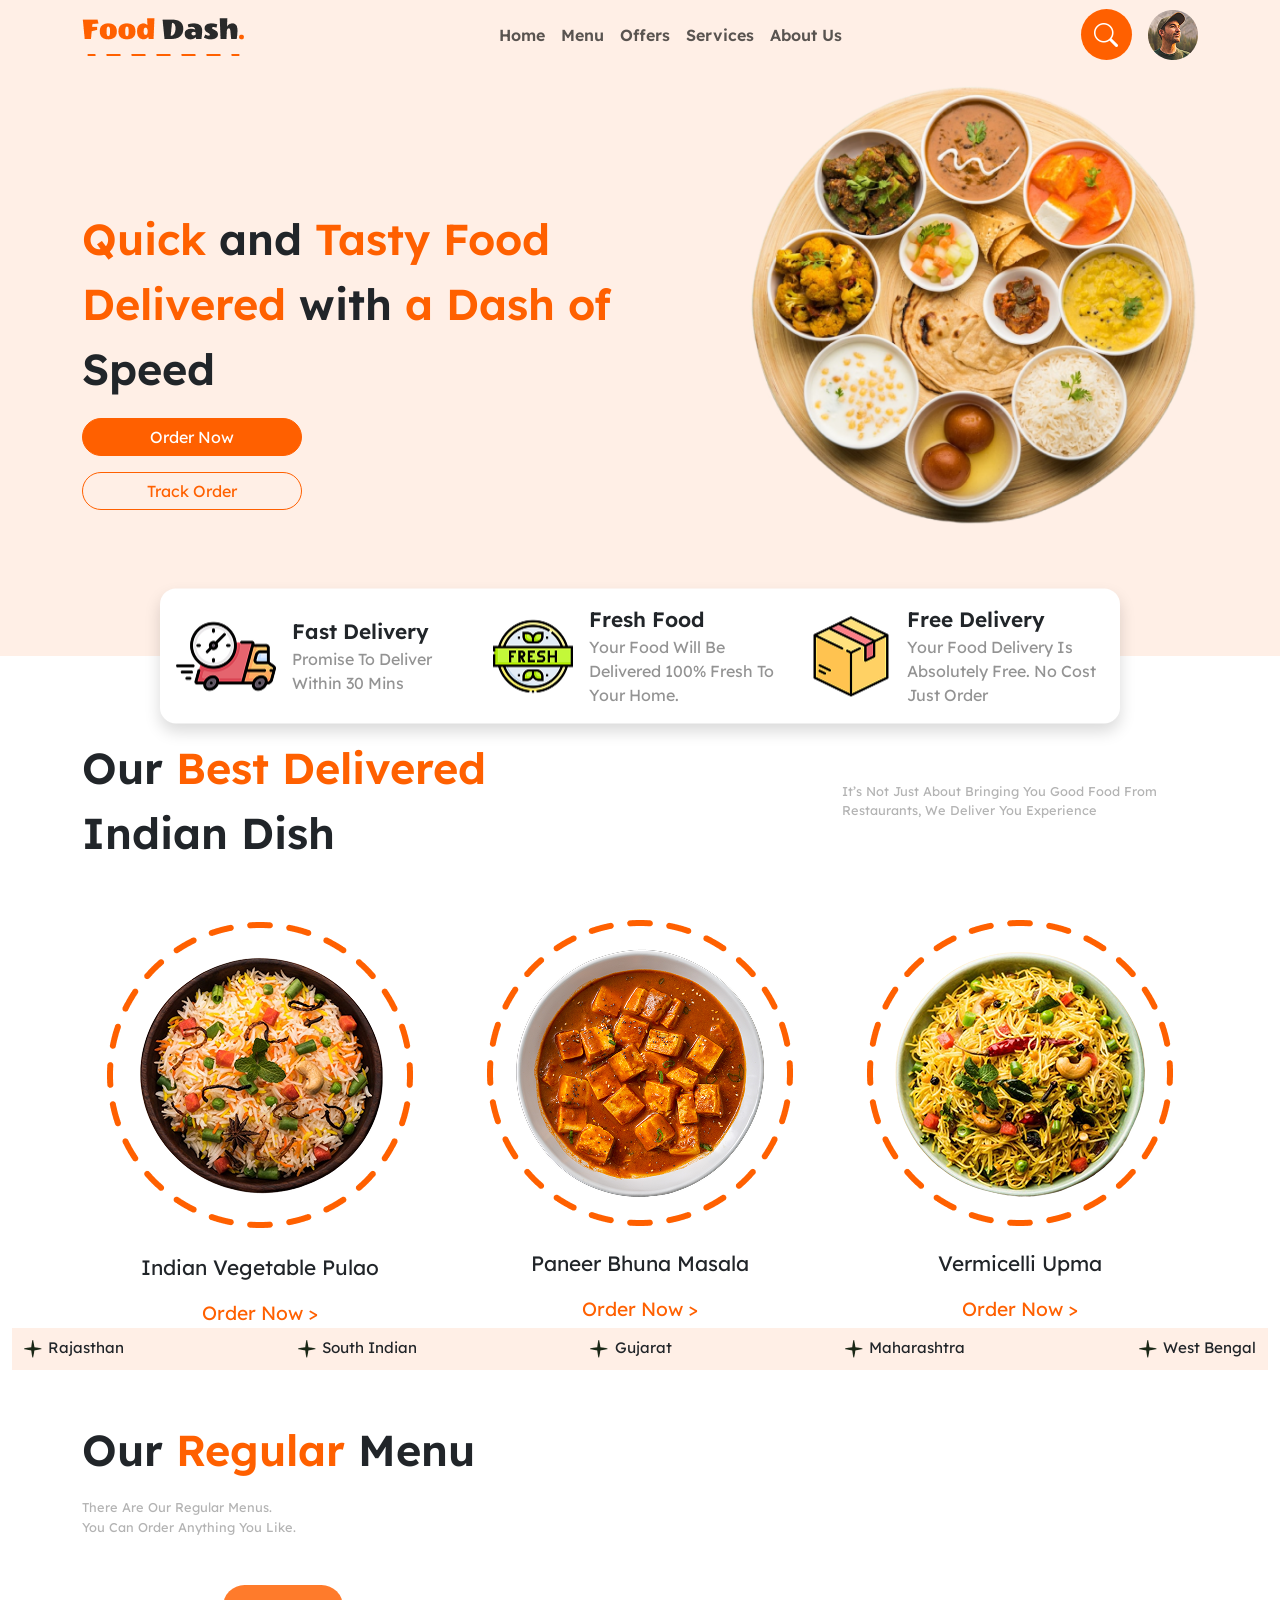
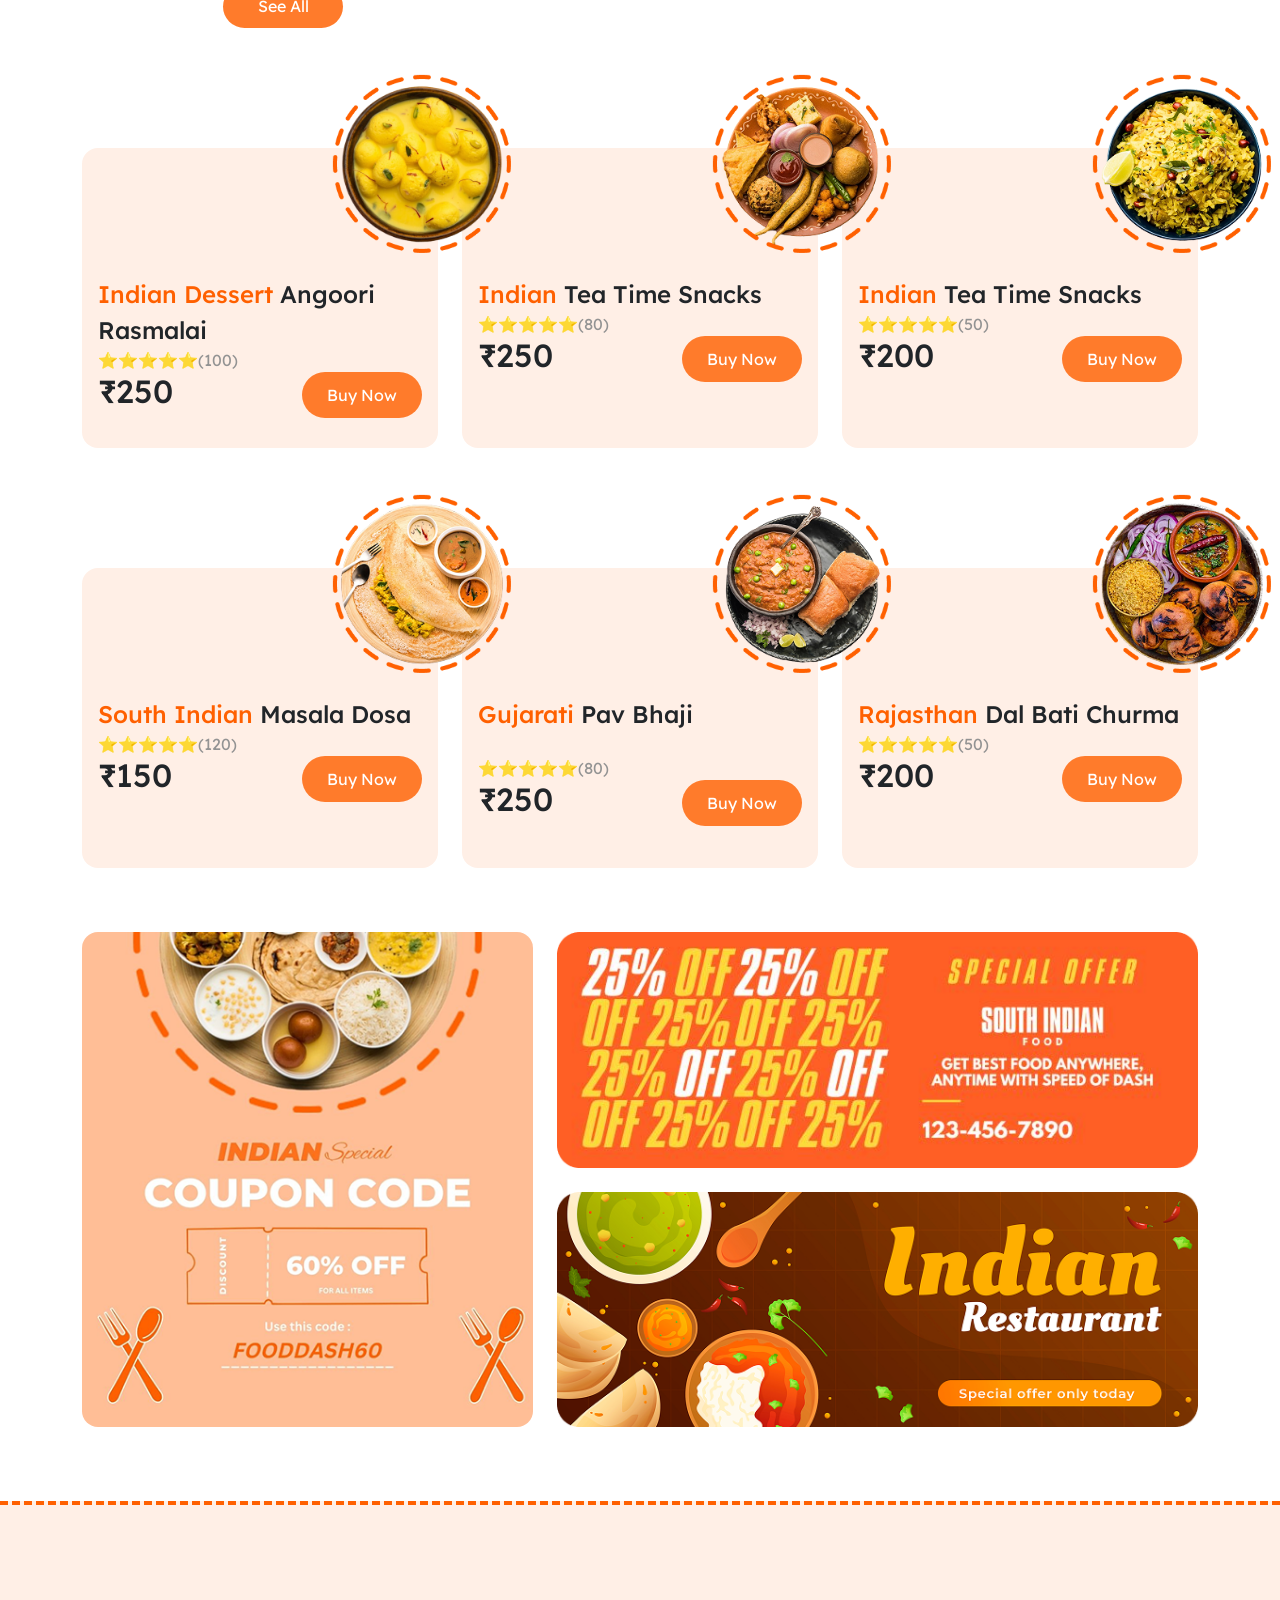
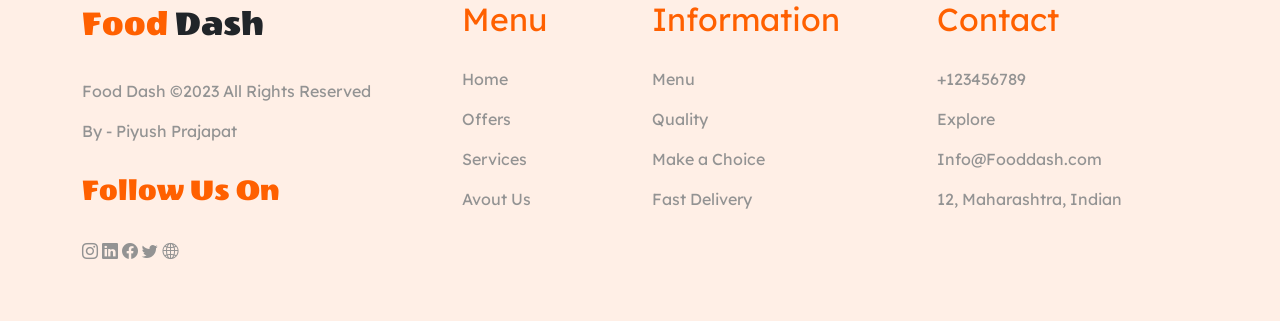
==== commit 8ce56c34: "changes" ====
--- a/index.html
+++ b/index.html
@@ -78,37 +78,33 @@
         </div>
 
         <!-- row2 -->
-        <div
-          class="bg-white shadow rounded-4 p-3 feature-box position-relative position-lg-absolute top-lg-100 start-lg-50 translate-middle-lg w-lg-75 w-100">
-          <div class="row row-cols-1 row-cols-md-2 row-cols-lg-3 g-3">
-            <div class="col d-flex align-items-center gap-3">
-              <img class="icons" src="assests/images/icons/fast-delivery 1.png" alt="loading..." />
+        <div class="bg-white shadow rounded-4 p-3 position-absolute top-100 start-50 translate-middle w-75">
+          <div class="row">
+            <div class="col-4 d-flex align-items-center gap-3">
+              <img src="assests\images\icons\fast-delivery.png" alt="">
               <div>
                 <div class="d-box-heading">Fast Delivery</div>
-                <div class="d-box-subheading">
-                  Promise To Deliver Within 30 Mins
-                </div>
-              </div>
-            </div>
-
-            <div class="col d-flex align-items-center gap-3">
-              <img class="icons" src="assests/images/icons/fresh.png" alt="loading..." />
+                <div class="d-box-subheading">Promise To Deliver Within 30 Mins</div>
+              </div>
+
+            </div>
+            <div class="col-4 d-flex align-items-center gap-3">
+              <img src="assests\images\icons\fresh.png" alt="">
               <div>
                 <div class="d-box-heading">Fresh Food</div>
-                <div class="d-box-subheading">
-                  Your Food Will Be Delivered 100% Fresh To Your Home.
-                </div>
-              </div>
-            </div>
-
-            <div class="col d-flex align-items-center gap-3">
-              <img class="icons" src="assests/images/icons/box 1.png" alt="loading..." />
+                <div class="d-box-subheading">Your Food Will Be Delivered 100% Fresh To Your Home.
+                </div>
+              </div>
+
+            </div>
+            <div class="col-4 d-flex align-items-center gap-3">
+              <img src="assests\images\icons\box.png" alt="">
               <div>
                 <div class="d-box-heading">Free Delivery</div>
-                <div class="d-box-subheading">
-                  Your Food Delivery Is Absolutely Free. No Cost Just Order
-                </div>
-              </div>
+                <div class="d-box-subheading">Your Food Delivery Is Absolutely Free. No Cost Just Order
+                </div>
+              </div>
+
             </div>
           </div>
         </div>
--- a/assests/css/style.css
+++ b/assests/css/style.css
@@ -2,6 +2,7 @@
   color-scheme: light only;
   background-color: #ffffff;
 }
+
 body {
   font-family: "Lexend";
   margin: 0;
@@ -9,12 +10,15 @@
   overflow-x: hidden;
   background-color: #ffffff;
 }
-.main-navbar{
+
+.main-navbar {
   font-weight: 600;
 }
-.main-navbar a:hover{
-  color: #ff6000;
-}
+
+.main-navbar a:hover {
+  color: #ff6000;
+}
+
 .search-icon {
   background: #ff6000;
   color: #ffffff;
@@ -30,90 +34,107 @@
 }
 
 .bg-heading {
-  font-size: clamp(
-    2rem,
-    5vw,
-    2.7rem
-  ); /* Responsive font size: min 2rem, preferred 5vw, max 2.7rem     (5vw = 5% of the browser width)*/
+  font-size: clamp(2rem,
+      5vw,
+      2.7rem);
+  /* Responsive font size: min 2rem, preferred 5vw, max 2.7rem     (5vw = 5% of the browser width)*/
   font-weight: 600;
 }
+
 .bg-heading span {
   color: #ff6000;
 }
+
 .btn-order-now {
   background-color: #ff6000;
   border-color: #ff6000;
   width: 220px;
   max-width: 100%;
 }
+
 .btn-order-now:hover {
   background-color: #fc6101;
   border-color: #e55801;
 }
+
 .btn-order-now:active {
   background-color: #da5401 !important;
   border-color: #da5401 !important;
 }
+
 .btn-track-order {
   border-color: #ff6000;
   width: 220px;
   max-width: 100%;
   color: #ff6000;
 }
+
 .btn-track-order:hover {
   border-color: #ff6000;
   background-color: #ff6000;
 }
+
 .btn-track-order:active {
   border-color: #ff6000 !important;
   background-color: #da5401 !important;
 }
+
 .d-box-heading {
   font-size: 1.3rem;
   font-weight: 600;
 }
+
 .d-box-subheading {
   color: #939393;
   font-size: 0.5rems;
 }
+
 .header-img {
   padding-bottom: 4rem;
 }
+
 .header-img img {
   max-width: 100%;
   height: auto;
 }
+
 .icons {
   width: 80px;
   max-width: 20%;
   height: auto;
   flex-shrink: 0;
 }
-.feature-box {
+
+/* .feature-box {
   z-index: 2;
-}
+} */
 
 .dish-subhead {
   color: #b3b3b3;
   font-size: 0.8rem;
 }
+
 .indian-head {
   margin-top: 5rem;
 }
+
 .indian-head img {
   max-width: 100%;
   height: auto;
 }
+
 .p-name {
   font-size: 1.3rem;
   font-weight: 400;
   padding-bottom: 1rem;
 }
+
 .p-link {
   font-size: 1.2rem;
   text-decoration: none;
   color: #ff6000;
 }
+
 .random-bar {
   background-color: #ffefe6;
   padding-top: 0.6rem;
@@ -121,11 +142,13 @@
   margin-left: 0;
   margin-right: 0;
 }
+
 .region-strip {
   width: 100%;
   row-gap: 0.75rem;
   column-gap: 2rem;
 }
+
 .region-item {
   display: inline-flex;
   align-items: center;
@@ -133,11 +156,13 @@
   white-space: nowrap;
   font-size: 0.95rem;
 }
+
 .region-item img {
   width: 18px;
   height: auto;
   flex-shrink: 0;
 }
+
 .m-btn {
   min-width: 120px;
   padding: 0.6rem;
@@ -149,45 +174,56 @@
   border-color: #ff6000;
   background-color: #ff6000;
 }
+
 .m-btn:active {
   border-color: #ff6000 !important;
   background-color: #da5401 !important;
 }
+
 .image-box {
   height: 130px;
 }
+
 .f-name {
   background-color: #ffefe6;
   width: 100%;
   height: 300px;
   overflow: visible;
 }
+
 .f-text {
   padding-top: 7rem;
   font-size: 1.5rem;
   font-weight: 500;
 }
+
 .f-text span {
   color: #ff6000;
 }
+
 .m-img {
   width: 55%;
   max-width: 220px;
 }
+
 .menu-margin {
   margin-top: 7.5rem;
 }
+
 .offer-page {
   margin-top: 4rem;
 }
+
 .offer-page img {
   max-width: 100%;
   height: auto;
 }
+
 .offer-img-main {
   min-height: 200px;
   object-fit: cover;
 }
+
 .fd-footer {
   background-color: #ffefe6;
   margin-top: 4.6rem;
@@ -201,31 +237,38 @@
   font-size: 2.3rem;
   font-family: "Wendy One";
 }
+
 .col-title span {
   color: #ff6000;
 }
+
 .col-data {
   color: #939393;
   font-size: 1rem;
 }
+
 .ft-follow {
   font-size: 2rem;
   color: #ff6000;
   font-family: "Wendy One";
 }
+
 .ft-icons {
   color: #939393;
   font-size: 1rem;
 }
+
 .col-title-2 {
   color: #ff6000;
   font-size: 2rem;
 }
+
 .col-data-anchor a {
   color: #939393;
   font-size: 1rem;
   text-decoration: none;
 }
+
 @media (max-width: 991px) {
   .logo {
     width: 140px;
@@ -260,6 +303,7 @@
   .icons {
     width: 55px;
   }
+
   .feature-box {
     margin-top: 2rem;
   }
@@ -288,10 +332,12 @@
     text-align: center;
     line-height: 2;
   }
+
   .col-data-anchor {
     margin-bottom: 1.5rem;
   }
 }
+
 @media (max-width: 768px) {
   .bg-heading {
     font-size: 2rem;
@@ -309,6 +355,7 @@
     font-size: 1.2rem;
     padding-top: 6rem;
   }
+
   .dish-subhead {
     font-size: 0.9rem;
     text-align: center;
@@ -318,7 +365,9 @@
     font-size: 0.85rem;
   }
 }
+
 @media (max-width: 575px) {
+
   .container,
   .container-fluid {
     padding-left: 16px;
@@ -350,7 +399,7 @@
     width: 45px;
   }
 
-  .feature-box .row > .col {
+  .feature-box .row>.col {
     text-align: left;
   }
 
@@ -424,4 +473,4 @@
   .f-name h2 {
     font-size: 1.2rem;
   }
-}
+}
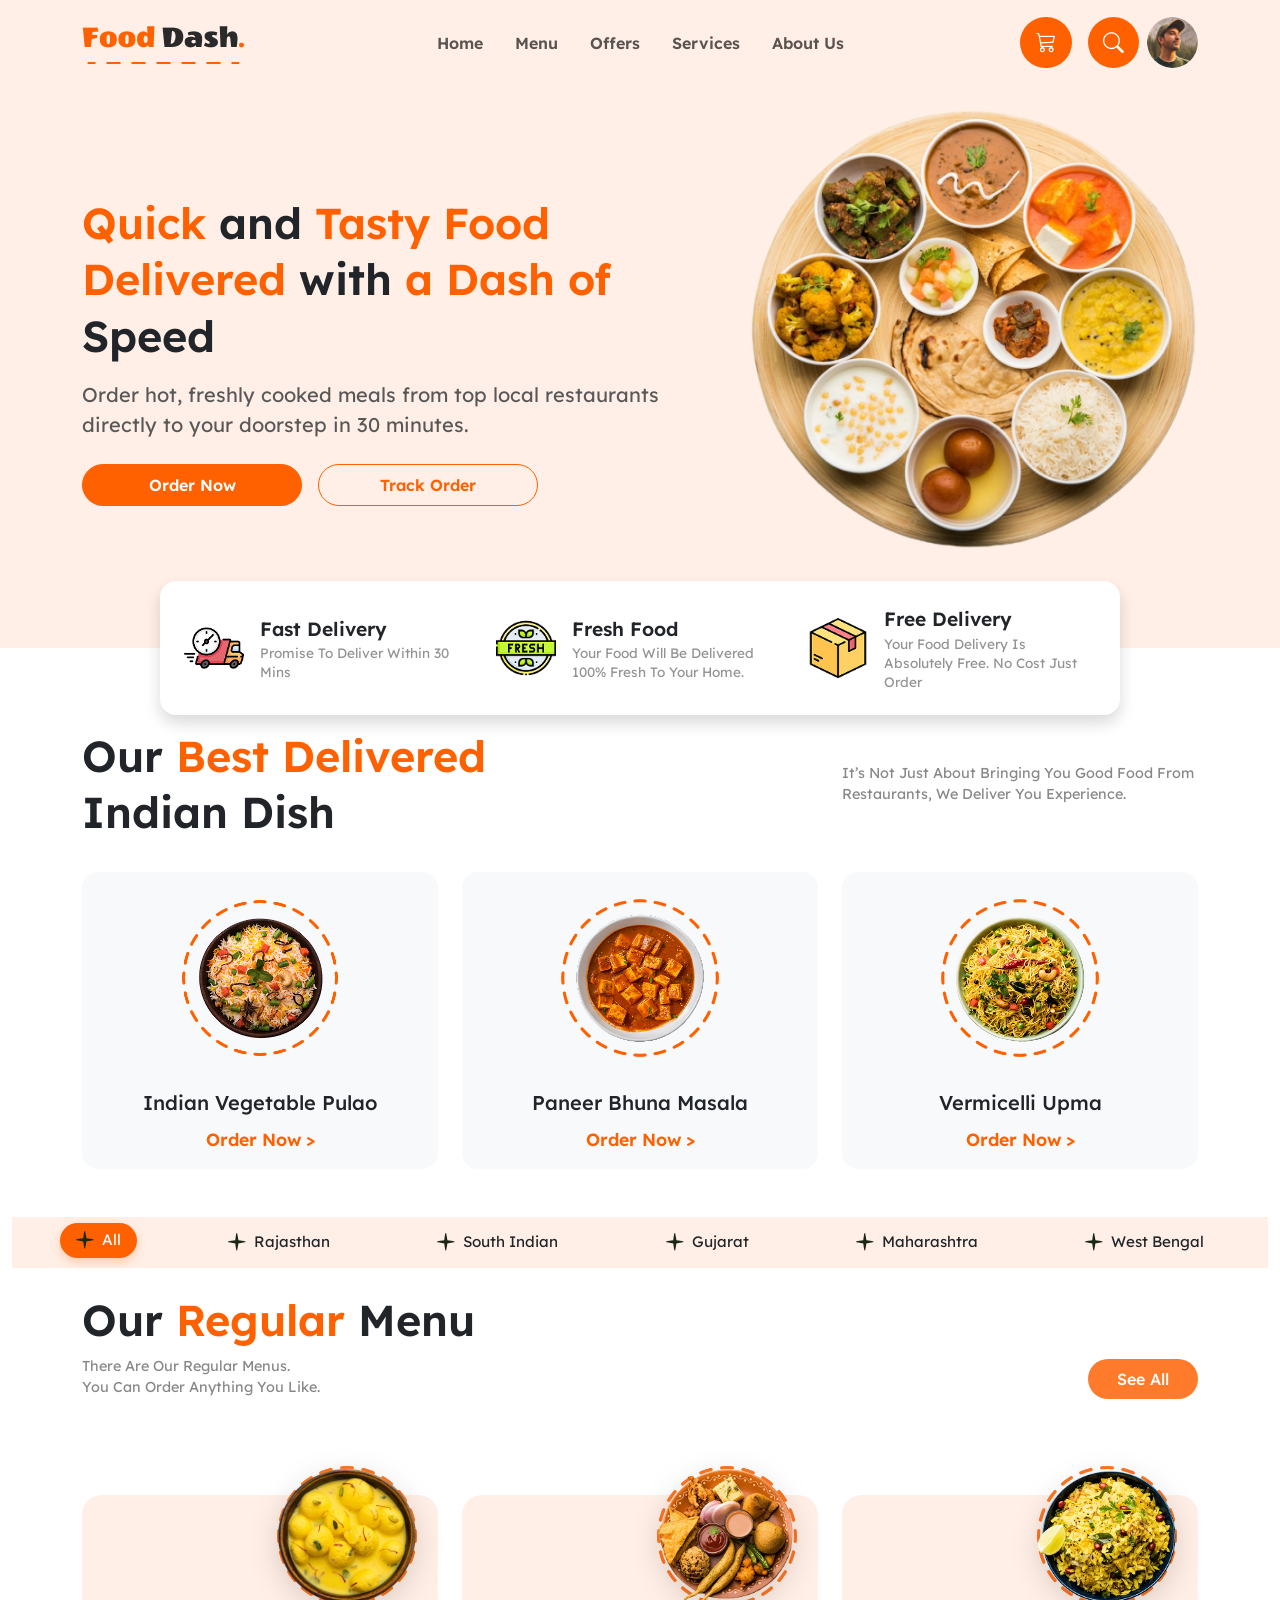
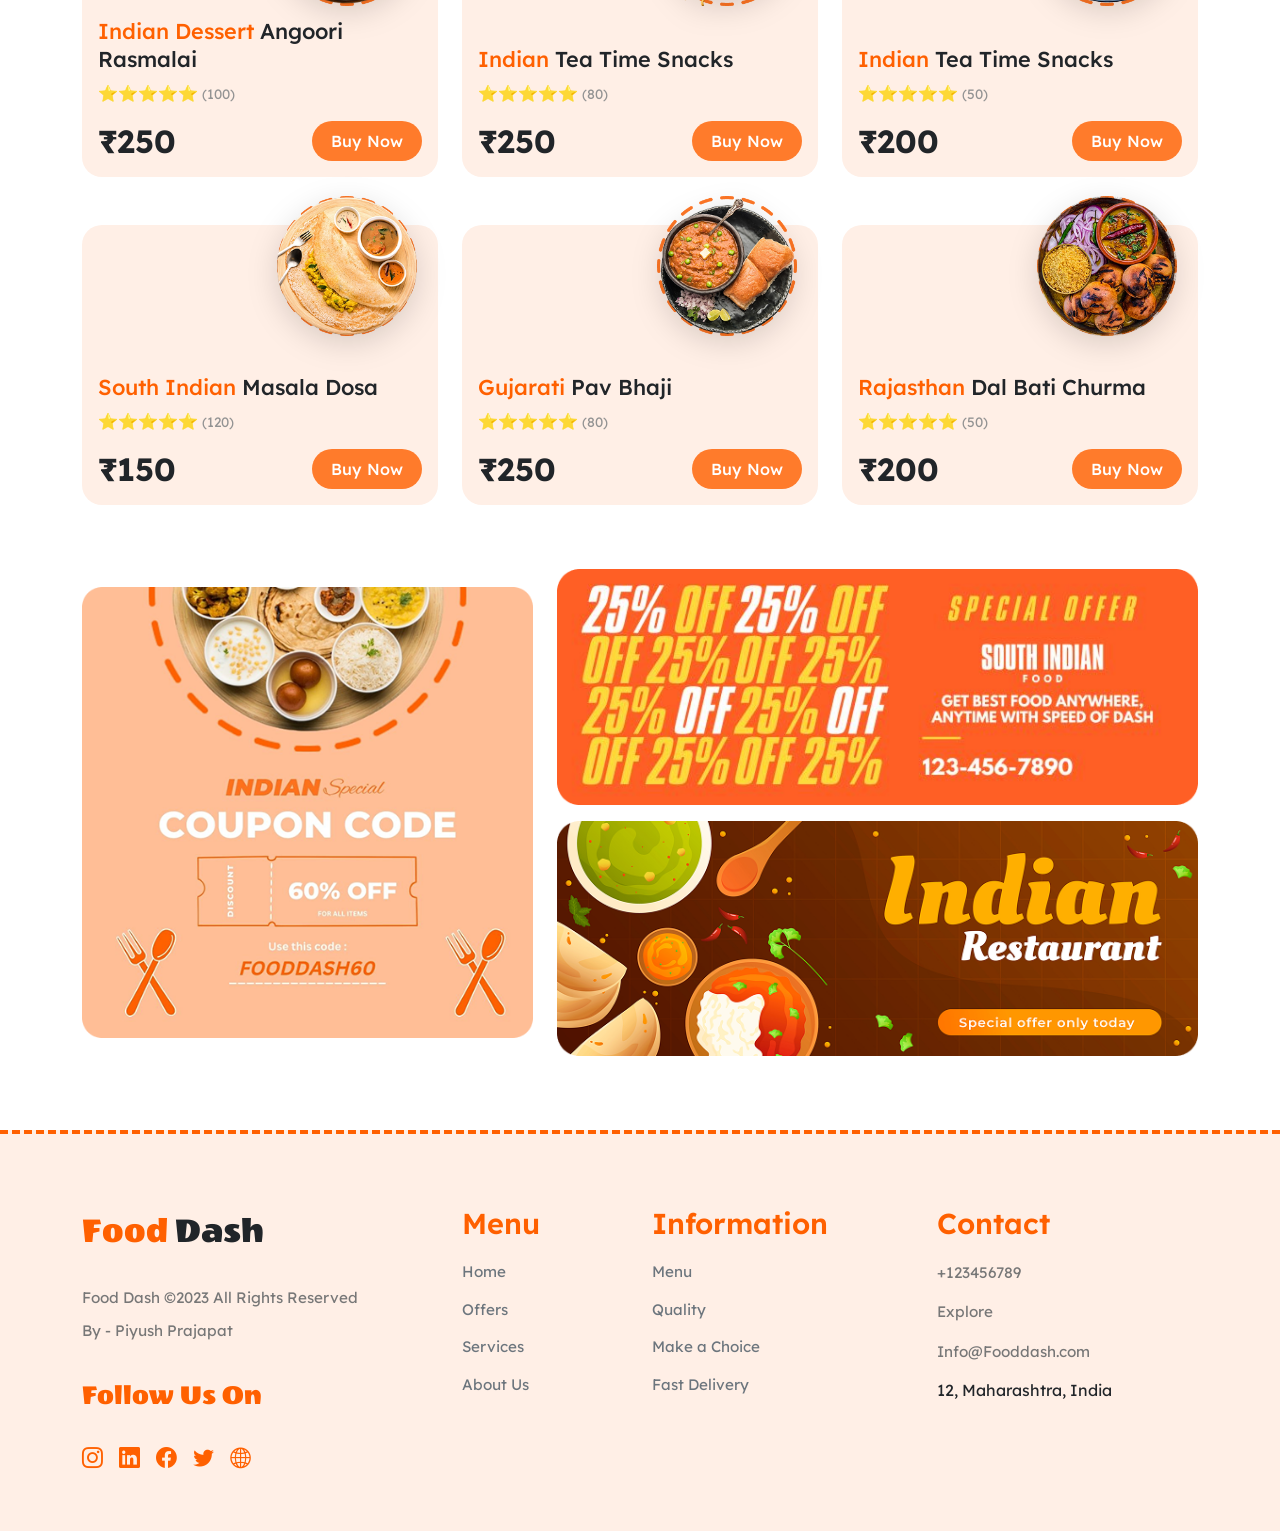
==== commit d11b3528: "changes" ====
--- a/index.html
+++ b/index.html
@@ -5,7 +5,7 @@
   <meta charset="utf-8" />
   <meta name="viewport" content="width=device-width, initial-scale=1" />
   <meta name="color-scheme" content="light" />
-  <title>Food Dash</title>
+  <title>Food Dash - Quick & Tasty Food Delivered</title>
 
   <link rel="preconnect" href="https://fonts.googleapis.com" />
   <link rel="preconnect" href="https://fonts.gstatic.com" crossorigin />
@@ -24,135 +24,150 @@
 </head>
 
 <body>
-  <header>
-    <nav class="navbar navbar-expand-lg bg-header">
+  <header id="home">
+    <nav class="navbar navbar-expand-lg bg-header py-3">
       <div class="container">
-        <a href="" class="navbar-brand">
-          <img src="assests/images/logo.png" alt="">
+        <a href="index.html" class="navbar-brand">
+          <img src="assests/images/logo.png" alt="Food Dash Logo" style="max-height: 45px;">
         </a>
-        <button class="navbar-toggler" data-bs-toggle="collapse" data-bs-target="#buttonOnOff">
+        <button class="navbar-toggler" type="button" data-bs-toggle="collapse" data-bs-target="#buttonOnOff">
           <span class="navbar-toggler-icon"></span>
         </button>
         <div class="collapse navbar-collapse justify-content-center" id="buttonOnOff">
-          <div class="navbar-nav main-navbar">
-            <a href="" class="nav-link">Home</a>
-            <a href="" class="nav-link">Menu</a>
-            <a href="" class="nav-link">Offers</a>
-            <a href="" class="nav-link">Services</a>
-            <a href="" class="nav-link">About Us</a>
-          </div>
-        </div>
-
-        <div class="d-flex align-items-center">
-          <div class="search-icon rounded-circle d-flex align-items-center justify-content-center"><i
-              class="bi bi-search"></i></div>
-          <img src="assests/images/customer.png" alt="">
-        </div>
-      </div>
-
+          <div class="navbar-nav main-navbar gap-lg-3 text-center py-2 py-lg-0">
+            <a href="#home" class="nav-link">Home</a>
+            <a href="#menu" class="nav-link">Menu</a>
+            <a href="#offers" class="nav-link">Offers</a>
+            <a href="#services" class="nav-link">Services</a>
+            <a href="#footer" class="nav-link">About Us</a>
+            <a href="login.html" class="nav-link d-lg-none text-orange fw-bold">Sign In / Register</a>
+          </div>
+        </div>
+
+        <div class="d-flex align-items-center gap-2">
+          <div class="search-icon rounded-circle d-flex align-items-center justify-content-center cursor-pointer" title="Search Dishes">
+            <i class="bi bi-search"></i>
+          </div>
+          <a href="login.html" class="user-avatar-link" title="Login / Profile">
+            <img src="assests/images/customer.png" alt="User Profile" class="rounded-circle" />
+          </a>
+        </div>
+      </div>
     </nav>
   </header>
 
   <main>
-    <div class="bg-header position-relative">
+    <!-- Hero Section -->
+    <div class="bg-header position-relative pt-3 pb-5">
       <div class="container">
-        <div class="row">
-          <div
-            class="col-lg-7 col-12 text-lg-start text-center d-flex flex-column align-items-lg-start align-items-center justify-content-center gap-3">
+        <div class="row align-items-center">
+          <div class="col-lg-7 col-12 text-lg-start text-center d-flex flex-column align-items-lg-start align-items-center justify-content-center gap-3">
             <div class="bg-heading">
-              <span>Quick</span> and <span>Tasty Food Delivered </span>with
-              <span>a Dash of </span> Speed
-            </div>
-
-            <button class="btn btn-primary rounded-pill btn-order-now">
-              Order Now
-            </button>
-            <button class="btn btn-outline-primary rounded-pill btn-track-order">
-              Track Order
-            </button>
-          </div>
-
-          <div class="col-lg-5 col-12 header-img">
-            <img class="img-fluid pb-5" src="assests/images/header.png" alt="loading..." />
-          </div>
-        </div>
-
-        <!-- row2 -->
-        <div class="bg-white shadow rounded-4 p-3 position-absolute top-100 start-50 translate-middle w-75">
-          <div class="row">
-            <div class="col-4 d-flex align-items-center gap-3">
-              <img src="assests\images\icons\fast-delivery.png" alt="">
+              <span>Quick</span> and <span>Tasty Food Delivered </span>with <span>a Dash of </span> Speed
+            </div>
+            <p class="text-muted fs-5 mb-2">Order hot, freshly cooked meals from top local restaurants directly to your doorstep in 30 minutes.</p>
+
+            <div class="d-flex flex-wrap gap-3 justify-content-center justify-content-lg-start">
+              <button class="btn btn-primary rounded-pill btn-order-now py-2 fw-semibold">
+                Order Now
+              </button>
+              <button class="btn btn-outline-primary rounded-pill btn-track-order py-2 fw-semibold">
+                Track Order
+              </button>
+            </div>
+          </div>
+
+          <div class="col-lg-5 col-12 header-img mt-4 mt-lg-0 text-center">
+            <img class="img-fluid pb-3" src="assests/images/header.png" alt="Food Dash Hero Meal" />
+          </div>
+        </div>
+
+        <!-- Row 2 Feature Box -->
+        <div class="bg-white shadow rounded-4 p-4 position-absolute top-100 start-50 translate-middle w-75 feature-banner-container" id="services">
+          <div class="row gy-3">
+            <div class="col-lg-4 col-12 d-flex align-items-center gap-3">
+              <img class="icons" src="assests/images/icons/fast-delivery.png" alt="Fast Delivery">
               <div>
                 <div class="d-box-heading">Fast Delivery</div>
                 <div class="d-box-subheading">Promise To Deliver Within 30 Mins</div>
               </div>
-
-            </div>
-            <div class="col-4 d-flex align-items-center gap-3">
-              <img src="assests\images\icons\fresh.png" alt="">
+            </div>
+            <div class="col-lg-4 col-12 d-flex align-items-center gap-3">
+              <img class="icons" src="assests/images/icons/fresh.png" alt="Fresh Food">
               <div>
                 <div class="d-box-heading">Fresh Food</div>
-                <div class="d-box-subheading">Your Food Will Be Delivered 100% Fresh To Your Home.
-                </div>
-              </div>
-
-            </div>
-            <div class="col-4 d-flex align-items-center gap-3">
-              <img src="assests\images\icons\box.png" alt="">
+                <div class="d-box-subheading">Your Food Will Be Delivered 100% Fresh To Your Home.</div>
+              </div>
+            </div>
+            <div class="col-lg-4 col-12 d-flex align-items-center gap-3">
+              <img class="icons" src="assests/images/icons/box.png" alt="Free Delivery">
               <div>
                 <div class="d-box-heading">Free Delivery</div>
-                <div class="d-box-subheading">Your Food Delivery Is Absolutely Free. No Cost Just Order
-                </div>
-              </div>
-
+                <div class="d-box-subheading">Your Food Delivery Is Absolutely Free. No Cost Just Order</div>
+              </div>
             </div>
           </div>
         </div>
       </div>
     </div>
-    <!-- indian dish  -->
-    <section class="indian-head">
+
+    <!-- Indian Dish Section -->
+    <section class="indian-head" id="indian-dishes">
       <div class="container">
         <div class="row align-items-center">
           <div class="col-lg-6 col-12 bg-heading text-lg-start text-center">
             Our <span>Best Delivered </span>Indian Dish
           </div>
           <div class="col-lg-2 d-none d-lg-block"></div>
-          <div
-            class="col-lg-4 col-12 dish-subhead d-flex align-items-center text-lg-start text-center justify-content-center justify-content-lg-start mt-3 mt-lg-0">
+          <div class="col-lg-4 col-12 dish-subhead d-flex align-items-center text-lg-start text-center justify-content-center justify-content-lg-start mt-3 mt-lg-0">
             <div>
-              It’s Not Just About Bringing You Good Food From Restaurants, We
-              Deliver You Experience
-            </div>
-          </div>
-        </div>
-        <!-- products -->
+              It’s Not Just About Bringing You Good Food From Restaurants, We Deliver You Experience.
+            </div>
+          </div>
+        </div>
+
+        <!-- Products -->
         <div class="row gy-4 mt-2">
           <div class="col-md-4 col-12 text-center">
-            <img class="img-fluid" src="assests/images/food/veg-pulao.png" alt="loading..." />
-            <div class="p-name">Indian Vegetable Pulao</div>
-            <a href="" class="p-link">Order Now ></a>
+            <div class="p-3 bg-light rounded-4 h-100 d-flex flex-column justify-content-between align-items-center">
+              <img class="img-fluid mb-2" src="assests/images/food/veg-pulao.png" alt="Indian Vegetable Pulao" style="max-height: 180px; object-fit: contain;" />
+              <div>
+                <div class="p-name">Indian Vegetable Pulao</div>
+                <a href="#order" class="p-link">Order Now &gt;</a>
+              </div>
+            </div>
           </div>
           <div class="col-md-4 col-12 text-center">
-            <img class="img-fluid" src="assests/images/food/paneer-bhuna.png" alt="loading..." />
-            <div class="p-name">Paneer Bhuna Masala</div>
-            <a href="" class="p-link">Order Now ></a>
+            <div class="p-3 bg-light rounded-4 h-100 d-flex flex-column justify-content-between align-items-center">
+              <img class="img-fluid mb-2" src="assests/images/food/paneer-bhuna.png" alt="Paneer Bhuna Masala" style="max-height: 180px; object-fit: contain;" />
+              <div>
+                <div class="p-name">Paneer Bhuna Masala</div>
+                <a href="#order" class="p-link">Order Now &gt;</a>
+              </div>
+            </div>
           </div>
           <div class="col-md-4 col-12 text-center">
-            <img class="img-fluid" src="assests/images/food/upma.png" alt="loading..." />
-            <div class="p-name">Vermicelli Upma</div>
-            <a href="" class="p-link">Order Now ></a>
+            <div class="p-3 bg-light rounded-4 h-100 d-flex flex-column justify-content-between align-items-center">
+              <img class="img-fluid mb-2" src="assests/images/food/upma.png" alt="Vermicelli Upma" style="max-height: 180px; object-fit: contain;" />
+              <div>
+                <div class="p-name">Vermicelli Upma</div>
+                <a href="#order" class="p-link">Order Now &gt;</a>
+              </div>
+            </div>
           </div>
         </div>
       </div>
     </section>
-    <!-- section-3 -->
-    <section>
-      <!-- part-1 -->
-      <div class="container-fluid">
-        <div class="row random-bar">
-          <div
-            class="region-strip d-flex flex-wrap justify-content-center justify-content-lg-between align-items-center">
+
+    <!-- Region Strip & Regular Menu -->
+    <section id="menu">
+      <div class="container-fluid mt-5">
+        <div class="row random-bar py-2">
+          <div class="region-strip d-flex flex-wrap justify-content-center justify-content-lg-between align-items-center px-lg-5">
+            <div class="region-item active-region">
+              <img src="assests/images/Star1.png" alt="" />
+              All
+            </div>
             <div class="region-item">
               <img src="assests/images/Star1.png" alt="" />
               Rajasthan
@@ -176,158 +191,140 @@
           </div>
         </div>
       </div>
+
       <div class="container">
-
-
-        <!-- part-2 -->
-        <div class="row align-items-center">
-          <div class="col-9 col-12 text-lg-start text-center">
-            <div class="bg-heading pt-5">Our <span>Regular</span> Menu</div>
-            <div class="dish-subhead mt-3">
+        <!-- Part 2 Heading -->
+        <div class="row align-items-end">
+          <div class="col-lg-9 col-12 text-lg-start text-center">
+            <div class="bg-heading pt-4">Our <span>Regular</span> Menu</div>
+            <div class="dish-subhead mt-2">
               <div>There Are Our Regular Menus.</div>
               <div>You Can Order Anything You Like.</div>
             </div>
           </div>
-          <div
-            class="col-lg-3 col-12 d-flex align-items-center justify-content-center justify-content-lg-end mt-3 mt-lg-0">
-            <button class="btn btn-primary mt-5 rounded-pill m-btn">
-              See All
-            </button>
-          </div>
-        </div>
-        <!-- part-3 -->
+          <div class="col-lg-3 col-12 text-lg-end text-center mt-3 mt-lg-0">
+            <a href="#menu" class="btn btn-primary rounded-pill m-btn px-4">See All</a>
+          </div>
+        </div>
+
+        <!-- Part 3 Dishes Grid -->
         <div class="menu-margin">
-          <div class="row gy-4">
-            <div class="col-lg-4 col-md-6 col-12">
-              <!-- parent div  -->
-              <div class="f-name rounded-4 p-3">
-                <div class="position-relative">
-                  <img class="w-50 position-absolute top-0 start-100 translate-middle"
-                    src="assests/images/food/rasmalai.png" alt="" />
-                  <img class="m-img position-absolute top-0 start-100 translate-middle"
-                    src="assests/images/food/Ellipse 2.png" alt="" />
-                </div>
-                <div class="f-text">
-                  <span>Indian Dessert</span> Angoori Rasmalai
-                </div>
-                <div>
-                  ⭐⭐⭐⭐⭐<span class="d-box-subheading">(100)</span>
-                </div>
-                <div class="d-flex justify-content-between">
-                  <h2>₹250</h2>
-                  <button class="btn btn-primary rounded-pill m-btn">
-                    Buy Now
-                  </button>
-                </div>
-              </div>
-            </div>
-            <div class="col-lg-4 col-md-6 col-12">
-              <div class="f-name rounded-4 p-3">
-                <div class="position-relative">
-                  <img class="w-50 position-absolute top-0 start-100 translate-middle"
-                    src="assests/images/food/snack1.png" alt="" />
-                  <img class="m-img position-absolute top-0 start-100 translate-middle"
-                    src="assests/images/food/Ellipse 2.png" alt="" />
-                </div>
-                <div class="f-text"><span>Indian</span> Tea Time Snacks</div>
-                <div>
-                  ⭐⭐⭐⭐⭐<span class="d-box-subheading">(80)</span>
-                </div>
-                <div class="d-flex justify-content-between">
-                  <h2>₹250</h2>
-                  <button class="btn btn-primary rounded-pill m-btn">
-                    Buy Now
-                  </button>
-                </div>
-              </div>
-            </div>
-            <div class="col-lg-4 col-md-6 col-12">
-              <div class="f-name rounded-4 p-3">
-                <div class="position-relative">
-                  <img class="w-50 position-absolute top-0 start-100 translate-middle"
-                    src="assests/images/food/snacks2.png" alt="" />
-                  <img class="m-img position-absolute top-0 start-100 translate-middle"
-                    src="assests/images/food/Ellipse 2.png" alt="" />
-                </div>
-                <div class="f-text"><span>Indian</span> Tea Time Snacks</div>
-                <div>
-                  ⭐⭐⭐⭐⭐<span class="d-box-subheading">(50)</span>
-                </div>
-                <div class="d-flex justify-content-between">
-                  <h2>₹200</h2>
-                  <button class="btn btn-primary rounded-pill m-btn">
-                    Buy Now
-                  </button>
-                </div>
-              </div>
-            </div>
-          </div>
-        </div>
-        <!-- part-4 -->
-        <div class="menu-margin">
-          <div class="row gy-4">
-            <div class="col-lg-4 col-md-6 col-12">
-              <!-- parent div  -->
-              <div class="f-name rounded-4 p-3">
-                <div class="position-relative">
-                  <img class="w-50 position-absolute top-0 start-100 translate-middle"
-                    src="assests/images/food/dosa.png" alt="" />
-                  <img class="m-img position-absolute top-0 start-100 translate-middle"
-                    src="assests/images/food/Ellipse 2.png" alt="" />
-                </div>
-                <div class="f-text">
-                  <span>South Indian </span> Masala Dosa
-                </div>
-                <div>
-                  ⭐⭐⭐⭐⭐<span class="d-box-subheading">(120)</span>
-                </div>
-                <div class="d-flex justify-content-between">
-                  <h2>₹150</h2>
-                  <button class="btn btn-primary rounded-pill m-btn">
-                    Buy Now
-                  </button>
-                </div>
-              </div>
-            </div>
-            <div class="col-lg-4 col-md-6 col-12">
-              <div class="f-name rounded-4 p-3">
-                <div class="position-relative">
-                  <img class="w-50 position-absolute top-0 start-100 translate-middle"
-                    src="assests/images/food/pao-bhaji.png" alt="" />
-                  <img class="m-img position-absolute top-0 start-100 translate-middle"
-                    src="assests/images/food/Ellipse 2.png" alt="" />
-                </div>
-                <div class="f-text"><span>Gujarati</span> Pav Bhaji</div>
-                <div class="mt-4">
-                  ⭐⭐⭐⭐⭐<span class="d-box-subheading">(80)</span>
-                </div>
-                <div class="d-flex justify-content-between">
-                  <h2>₹250</h2>
-                  <button class="btn btn-primary rounded-pill m-btn">
-                    Buy Now
-                  </button>
-                </div>
-              </div>
-            </div>
-            <div class="col-lg-4 col-md-6 col-12">
-              <div class="f-name rounded-4 p-3">
-                <div class="position-relative">
-                  <img class="w-50 position-absolute top-0 start-100 translate-middle"
-                    src="assests/images/food/DAL-BAATI-CHURMA.png" alt="" />
-                  <img class="m-img position-absolute top-0 start-100 translate-middle"
-                    src="assests/images/food/Ellipse 2.png" alt="" />
-                </div>
-                <div class="f-text">
-                  <span>Rajasthan</span> Dal Bati Churma
-                </div>
-                <div>
-                  ⭐⭐⭐⭐⭐<span class="d-box-subheading">(50)</span>
-                </div>
-                <div class="d-flex justify-content-between">
-                  <h2>₹200</h2>
-                  <button class="btn btn-primary rounded-pill m-btn">
-                    Buy Now
-                  </button>
+          <div class="row gy-5">
+            <div class="col-lg-4 col-md-6 col-12">
+              <div class="f-name p-3">
+                <div class="food-card-header">
+                  <div class="food-card-img-wrapper">
+                    <img class="ellipse-bg m-img" src="assests/images/food/Ellipse 2.png" alt="" />
+                    <img class="dish-img" src="assests/images/food/rasmalai.png" alt="Angoori Rasmalai" />
+                  </div>
+                </div>
+                <div>
+                  <div class="f-text"><span>Indian Dessert</span> Angoori Rasmalai</div>
+                  <div class="my-2">⭐⭐⭐⭐⭐<span class="d-box-subheading ms-1">(100)</span></div>
+                  <div class="d-flex justify-content-between align-items-center mt-3">
+                    <h2 class="m-0 fw-bold">₹250</h2>
+                    <button class="btn btn-primary rounded-pill m-btn">Buy Now</button>
+                  </div>
+                </div>
+              </div>
+            </div>
+
+            <div class="col-lg-4 col-md-6 col-12">
+              <div class="f-name p-3">
+                <div class="food-card-header">
+                  <div class="food-card-img-wrapper">
+                    <img class="ellipse-bg m-img" src="assests/images/food/Ellipse 2.png" alt="" />
+                    <img class="dish-img" src="assests/images/food/snack1.png" alt="Tea Time Snacks" />
+                  </div>
+                </div>
+                <div>
+                  <div class="f-text"><span>Indian</span> Tea Time Snacks</div>
+                  <div class="my-2">⭐⭐⭐⭐⭐<span class="d-box-subheading ms-1">(80)</span></div>
+                  <div class="d-flex justify-content-between align-items-center mt-3">
+                    <h2 class="m-0 fw-bold">₹250</h2>
+                    <button class="btn btn-primary rounded-pill m-btn">Buy Now</button>
+                  </div>
+                </div>
+              </div>
+            </div>
+
+            <div class="col-lg-4 col-md-6 col-12">
+              <div class="f-name p-3">
+                <div class="food-card-header">
+                  <div class="food-card-img-wrapper">
+                    <img class="ellipse-bg m-img" src="assests/images/food/Ellipse 2.png" alt="" />
+                    <img class="dish-img" src="assests/images/food/snacks2.png" alt="Tea Time Snacks" />
+                  </div>
+                </div>
+                <div>
+                  <div class="f-text"><span>Indian</span> Tea Time Snacks</div>
+                  <div class="my-2">⭐⭐⭐⭐⭐<span class="d-box-subheading ms-1">(50)</span></div>
+                  <div class="d-flex justify-content-between align-items-center mt-3">
+                    <h2 class="m-0 fw-bold">₹200</h2>
+                    <button class="btn btn-primary rounded-pill m-btn">Buy Now</button>
+                  </div>
+                </div>
+              </div>
+            </div>
+          </div>
+        </div>
+
+        <!-- Part 4 Dishes Grid -->
+        <div class="mt-5">
+          <div class="row gy-5">
+            <div class="col-lg-4 col-md-6 col-12">
+              <div class="f-name p-3">
+                <div class="food-card-header">
+                  <div class="food-card-img-wrapper">
+                    <img class="ellipse-bg m-img" src="assests/images/food/Ellipse 2.png" alt="" />
+                    <img class="dish-img" src="assests/images/food/dosa.png" alt="South Indian Masala Dosa" />
+                  </div>
+                </div>
+                <div>
+                  <div class="f-text"><span>South Indian</span> Masala Dosa</div>
+                  <div class="my-2">⭐⭐⭐⭐⭐<span class="d-box-subheading ms-1">(120)</span></div>
+                  <div class="d-flex justify-content-between align-items-center mt-3">
+                    <h2 class="m-0 fw-bold">₹150</h2>
+                    <button class="btn btn-primary rounded-pill m-btn">Buy Now</button>
+                  </div>
+                </div>
+              </div>
+            </div>
+
+            <div class="col-lg-4 col-md-6 col-12">
+              <div class="f-name p-3">
+                <div class="food-card-header">
+                  <div class="food-card-img-wrapper">
+                    <img class="ellipse-bg m-img" src="assests/images/food/Ellipse 2.png" alt="" />
+                    <img class="dish-img" src="assests/images/food/pao-bhaji.png" alt="Gujarati Pav Bhaji" />
+                  </div>
+                </div>
+                <div>
+                  <div class="f-text"><span>Gujarati</span> Pav Bhaji</div>
+                  <div class="my-2">⭐⭐⭐⭐⭐<span class="d-box-subheading ms-1">(80)</span></div>
+                  <div class="d-flex justify-content-between align-items-center mt-3">
+                    <h2 class="m-0 fw-bold">₹250</h2>
+                    <button class="btn btn-primary rounded-pill m-btn">Buy Now</button>
+                  </div>
+                </div>
+              </div>
+            </div>
+
+            <div class="col-lg-4 col-md-6 col-12">
+              <div class="f-name p-3">
+                <div class="food-card-header">
+                  <div class="food-card-img-wrapper">
+                    <img class="ellipse-bg m-img" src="assests/images/food/Ellipse 2.png" alt="" />
+                    <img class="dish-img" src="assests/images/food/DAL-BAATI-CHURMA.png" alt="Rajasthan Dal Bati Churma" />
+                  </div>
+                </div>
+                <div>
+                  <div class="f-text"><span>Rajasthan</span> Dal Bati Churma</div>
+                  <div class="my-2">⭐⭐⭐⭐⭐<span class="d-box-subheading ms-1">(50)</span></div>
+                  <div class="d-flex justify-content-between align-items-center mt-3">
+                    <h2 class="m-0 fw-bold">₹200</h2>
+                    <button class="btn btn-primary rounded-pill m-btn">Buy Now</button>
+                  </div>
                 </div>
               </div>
             </div>
@@ -335,20 +332,21 @@
         </div>
       </div>
     </section>
-    <!-- offer-page -->
-    <section>
+
+    <!-- Offer Banners Section -->
+    <section id="offers">
       <div class="offer-page">
         <div class="container">
-          <div class="row gy-3">
+          <div class="row gy-3 align-items-center">
             <div class="col-lg-5 col-12">
-              <img class="img-fluid rounded-4 h-100 w-100 offer-img-main" src="assests/images/img3.png" alt="" />
-            </div>
-            <div class="col-lg-7 d-flex flex-column gap-4">
-              <div>
-                <img class="img-fluid" src="assests/images/img2.png" alt="" />
-              </div>
-              <div>
-                <img class="img-fluid" src="assests/images/img1.png" alt="" />
+              <img class="img-fluid rounded-4 offer-img-main" src="assests/images/img3.png" alt="Special Offer Banner 1" />
+            </div>
+            <div class="col-lg-7 d-flex flex-column gap-3">
+              <div>
+                <img class="img-fluid rounded-4 w-100" src="assests/images/img2.png" alt="Special Offer Banner 2" />
+              </div>
+              <div>
+                <img class="img-fluid rounded-4 w-100" src="assests/images/img1.png" alt="Special Offer Banner 3" />
               </div>
             </div>
           </div>
@@ -357,50 +355,53 @@
     </section>
   </main>
 
-  <footer>
+  <footer id="footer">
     <div class="fd-footer">
-      <div class="container mt-4">
+      <div class="container mt-2">
         <div class="row gy-4">
           <div class="col-lg-4 col-md-6 col-12">
             <div class="col-title"><span>Food</span> Dash</div>
-            <div class="col-data">
+            <div class="col-data mt-2">
               <div>Food Dash ©2023 All Rights Reserved</div>
               <div>By - Piyush Prajapat</div>
             </div>
             <div class="ft-follow">Follow Us On</div>
             <div class="ft-icons">
-              <i class="bi bi-instagram"></i>
-              <i class="bi bi-linkedin"></i>
-              <i class="bi bi-facebook"></i>
-              <i class="bi bi-twitter"></i>
-              <i class="bi bi-globe2"></i>
-            </div>
-          </div>
+              <i class="bi bi-instagram" title="Instagram"></i>
+              <i class="bi bi-linkedin" title="LinkedIn"></i>
+              <i class="bi bi-facebook" title="Facebook"></i>
+              <i class="bi bi-twitter" title="Twitter"></i>
+              <i class="bi bi-globe2" title="Website"></i>
+            </div>
+          </div>
+
           <div class="col-lg-2 col-md-6 col-12">
             <div class="col-title-2">Menu</div>
-            <div class="col-data">
-              <div>Home</div>
-              <div>Offers</div>
-              <div>Services</div>
-              <div>Avout Us</div>
-            </div>
-          </div>
+            <div class="col-data d-flex flex-column gap-1">
+              <div><a href="#home" class="text-decoration-none text-secondary">Home</a></div>
+              <div><a href="#offers" class="text-decoration-none text-secondary">Offers</a></div>
+              <div><a href="#services" class="text-decoration-none text-secondary">Services</a></div>
+              <div><a href="#footer" class="text-decoration-none text-secondary">About Us</a></div>
+            </div>
+          </div>
+
           <div class="col-lg-3 col-md-6 col-12">
             <div class="col-title-2">Information</div>
-            <div class="col-data">
-              <div>Menu</div>
-              <div>Quality</div>
-              <div>Make a Choice</div>
-              <div>Fast Delivery</div>
-            </div>
-          </div>
-          <div class="col-lg-3 col-md-6">
+            <div class="col-data d-flex flex-column gap-1">
+              <div><a href="#menu" class="text-decoration-none text-secondary">Menu</a></div>
+              <div><a href="#services" class="text-decoration-none text-secondary">Quality</a></div>
+              <div><a href="#menu" class="text-decoration-none text-secondary">Make a Choice</a></div>
+              <div><a href="#services" class="text-decoration-none text-secondary">Fast Delivery</a></div>
+            </div>
+          </div>
+
+          <div class="col-lg-3 col-md-6 col-12">
             <div class="col-title-2">Contact</div>
-            <div class="col-data-anchor">
-              <div><a href="#">+123456789</a></div>
-              <div><a href="#">Explore</a></div>
-              <div><a href="#">Info@Fooddash.com</a></div>
-              <div><a href="#">12, Maharashtra, Indian</a></div>
+            <div class="col-data-anchor d-flex flex-column gap-1">
+              <div><a href="tel:+123456789">+123456789</a></div>
+              <div><a href="#home">Explore</a></div>
+              <div><a href="mailto:Info@Fooddash.com">Info@Fooddash.com</a></div>
+              <div><span>12, Maharashtra, India</span></div>
             </div>
           </div>
         </div>
@@ -411,6 +412,8 @@
   <script src="https://cdn.jsdelivr.net/npm/bootstrap@5.3.8/dist/js/bootstrap.bundle.min.js"
     integrity="sha384-FKyoEForCGlyvwx9Hj09JcYn3nv7wiPVlz7YYwJrWVcXK/BmnVDxM+D2scQbITxI"
     crossorigin="anonymous"></script>
+
+  <script src="assests/js/main.js"></script>
 </body>
 
 </html>
--- a/assests/css/style.css
+++ b/assests/css/style.css
@@ -1,65 +1,122 @@
 html {
   color-scheme: light only;
   background-color: #ffffff;
+  scroll-behavior: smooth;
 }
 
 body {
-  font-family: "Lexend";
+  font-family: "Lexend", sans-serif;
   margin: 0;
   padding: 0;
   overflow-x: hidden;
   background-color: #ffffff;
 }
 
+/* Colors & Helpers */
+.bg-light-orange {
+  background-color: #ffefe6 !important;
+}
+
+.text-orange {
+  color: #ff6000 !important;
+}
+
+.cursor-pointer {
+  cursor: pointer;
+}
+
+.pulse-anim {
+  animation: pulseBadge 0.3s ease-in-out;
+}
+
+@keyframes pulseBadge {
+  0% { transform: translate(50%, -50%) scale(1); }
+  50% { transform: translate(50%, -50%) scale(1.4); }
+  100% { transform: translate(50%, -50%) scale(1); }
+}
+
+.fade-in-anim {
+  animation: fadeIn 0.4s ease-in-out;
+}
+
+@keyframes fadeIn {
+  from { opacity: 0; transform: translateY(10px); }
+  to { opacity: 1; transform: translateY(0); }
+}
+
+/* Header & Navigation */
 .main-navbar {
   font-weight: 600;
 }
 
-.main-navbar a:hover {
-  color: #ff6000;
-}
-
-.search-icon {
+.main-navbar .nav-link {
+  transition: color 0.2s ease;
+}
+
+.main-navbar .nav-link:hover {
+  color: #ff6000;
+}
+
+.search-icon, .cart-icon {
   background: #ff6000;
   color: #ffffff;
   width: 3.2rem;
   height: 3.2rem;
-  margin-right: 1rem;
-  font-size: 1.5rem;
+  font-size: 1.3rem;
+  transition: transform 0.2s ease, background-color 0.2s ease;
+}
+
+.search-icon:hover, .cart-icon:hover {
+  transform: scale(1.08);
+  background-color: #fc6101;
+}
+
+.user-avatar-link img {
+  transition: transform 0.2s ease;
+  width: 3.2rem;
+  height: 3.2rem;
+  object-fit: contain;
+}
+
+.user-avatar-link:hover img {
+  transform: scale(1.08);
 }
 
 .bg-header {
   background-color: #ffefe6;
-  padding-bottom: 1rem;
+  padding-bottom: 2rem;
 }
 
 .bg-heading {
-  font-size: clamp(2rem,
-      5vw,
-      2.7rem);
-  /* Responsive font size: min 2rem, preferred 5vw, max 2.7rem     (5vw = 5% of the browser width)*/
+  font-size: clamp(2rem, 5vw, 2.7rem);
   font-weight: 600;
+  line-height: 1.3;
 }
 
 .bg-heading span {
   color: #ff6000;
 }
 
+/* Buttons */
 .btn-order-now {
   background-color: #ff6000;
   border-color: #ff6000;
   width: 220px;
   max-width: 100%;
+  transition: all 0.3s ease;
 }
 
 .btn-order-now:hover {
   background-color: #fc6101;
   border-color: #e55801;
+  transform: translateY(-2px);
+  box-shadow: 0 6px 15px rgba(255, 96, 0, 0.3);
 }
 
 .btn-order-now:active {
   background-color: #da5401 !important;
   border-color: #da5401 !important;
+  transform: translateY(0);
 }
 
 .btn-track-order {
@@ -67,51 +124,63 @@
   width: 220px;
   max-width: 100%;
   color: #ff6000;
+  transition: all 0.3s ease;
 }
 
 .btn-track-order:hover {
   border-color: #ff6000;
   background-color: #ff6000;
+  color: #ffffff;
+  transform: translateY(-2px);
+  box-shadow: 0 6px 15px rgba(255, 96, 0, 0.2);
 }
 
 .btn-track-order:active {
   border-color: #ff6000 !important;
   background-color: #da5401 !important;
+  color: #ffffff;
+}
+
+/* Feature Box (30 min delivery, Fresh, Free) */
+.feature-banner-container {
+  z-index: 10;
+  transition: transform 0.3s ease;
 }
 
 .d-box-heading {
-  font-size: 1.3rem;
+  font-size: 1.2rem;
   font-weight: 600;
 }
 
 .d-box-subheading {
   color: #939393;
-  font-size: 0.5rems;
+  font-size: 0.85rem;
+  line-height: 1.4;
 }
 
 .header-img {
-  padding-bottom: 4rem;
+  padding-bottom: 2rem;
 }
 
 .header-img img {
   max-width: 100%;
   height: auto;
+  object-fit: contain;
 }
 
 .icons {
-  width: 80px;
-  max-width: 20%;
+  width: 60px;
+  max-width: 100%;
   height: auto;
   flex-shrink: 0;
-}
-
-/* .feature-box {
-  z-index: 2;
-} */
-
+  object-fit: contain;
+}
+
+/* Dishes Sections */
 .dish-subhead {
-  color: #b3b3b3;
-  font-size: 0.8rem;
+  color: #888888;
+  font-size: 0.9rem;
+  line-height: 1.5;
 }
 
 .indian-head {
@@ -121,24 +190,40 @@
 .indian-head img {
   max-width: 100%;
   height: auto;
+  object-fit: contain;
+  transition: transform 0.3s ease;
+}
+
+.indian-head .col-md-4:hover img {
+  transform: scale(1.05);
 }
 
 .p-name {
-  font-size: 1.3rem;
-  font-weight: 400;
-  padding-bottom: 1rem;
+  font-size: 1.25rem;
+  font-weight: 500;
+  padding-top: 0.75rem;
+  padding-bottom: 0.5rem;
 }
 
 .p-link {
-  font-size: 1.2rem;
+  font-size: 1.1rem;
   text-decoration: none;
   color: #ff6000;
-}
-
+  font-weight: 600;
+  transition: color 0.2s ease, padding-left 0.2s ease;
+  display: inline-block;
+}
+
+.p-link:hover {
+  color: #d65000;
+  padding-left: 5px;
+}
+
+/* Region Strip */
 .random-bar {
   background-color: #ffefe6;
-  padding-top: 0.6rem;
-  padding-bottom: 0.6rem;
+  padding-top: 0.75rem;
+  padding-bottom: 0.75rem;
   margin-left: 0;
   margin-right: 0;
 }
@@ -146,33 +231,52 @@
 .region-strip {
   width: 100%;
   row-gap: 0.75rem;
-  column-gap: 2rem;
+  column-gap: 1.5rem;
 }
 
 .region-item {
   display: inline-flex;
   align-items: center;
-  gap: 0.4rem;
+  gap: 0.5rem;
   white-space: nowrap;
   font-size: 0.95rem;
+  padding: 6px 16px;
+  border-radius: 30px;
+  cursor: pointer;
+  user-select: none;
+  transition: all 0.25s ease;
+}
+
+.region-item:hover, .region-item.active-region {
+  background-color: #ff6000;
+  color: #ffffff;
+  transform: translateY(-2px);
+  box-shadow: 0 4px 10px rgba(255, 96, 0, 0.25);
 }
 
 .region-item img {
   width: 18px;
   height: auto;
   flex-shrink: 0;
-}
-
+  object-fit: contain;
+}
+
+/* Regular Menu Cards */
 .m-btn {
-  min-width: 120px;
-  padding: 0.6rem;
+  min-width: 110px;
+  padding: 0.5rem 1rem;
   background-color: #ff7b2b;
   border: none;
+  color: #ffffff;
+  font-weight: 500;
+  transition: all 0.25s ease;
 }
 
 .m-btn:hover {
   border-color: #ff6000;
   background-color: #ff6000;
+  transform: translateY(-2px);
+  box-shadow: 0 4px 12px rgba(255, 96, 0, 0.3);
 }
 
 .m-btn:active {
@@ -180,36 +284,79 @@
   background-color: #da5401 !important;
 }
 
-.image-box {
-  height: 130px;
-}
-
 .f-name {
   background-color: #ffefe6;
   width: 100%;
-  height: 300px;
+  min-height: 280px;
+  height: 100%;
+  border-radius: 1.25rem;
+  position: relative;
   overflow: visible;
+  display: flex;
+  flex-direction: column;
+  justify-content: space-between;
+  transition: transform 0.3s ease, box-shadow 0.3s ease;
+}
+
+.f-name:hover {
+  transform: translateY(-6px);
+  box-shadow: 0 12px 25px rgba(255, 96, 0, 0.15);
+}
+
+.food-card-header {
+  position: relative;
+  height: 90px;
+}
+
+.food-card-img-wrapper {
+  position: absolute;
+  top: -45px;
+  right: 5px;
+  width: 140px;
+  height: 140px;
+  display: flex;
+  align-items: center;
+  justify-content: center;
+  pointer-events: none;
+}
+
+.food-card-img-wrapper img.dish-img {
+  max-width: 100%;
+  max-height: 100%;
+  object-fit: contain;
+  filter: drop-shadow(0 8px 15px rgba(0,0,0,0.15));
+  transition: transform 0.3s ease;
+}
+
+.f-name:hover .food-card-img-wrapper img.dish-img {
+  transform: scale(1.08) rotate(3deg);
+}
+
+.food-card-img-wrapper img.ellipse-bg {
+  position: absolute;
+  width: 100%;
+  height: 100%;
+  object-fit: contain;
+  z-index: 0;
+  opacity: 0.85;
 }
 
 .f-text {
-  padding-top: 7rem;
-  font-size: 1.5rem;
+  padding-top: 1rem;
+  font-size: 1.35rem;
   font-weight: 500;
+  line-height: 1.3;
 }
 
 .f-text span {
   color: #ff6000;
 }
 
-.m-img {
-  width: 55%;
-  max-width: 220px;
-}
-
 .menu-margin {
-  margin-top: 7.5rem;
-}
-
+  margin-top: 6rem;
+}
+
+/* Offers Section */
 .offer-page {
   margin-top: 4rem;
 }
@@ -217,25 +364,35 @@
 .offer-page img {
   max-width: 100%;
   height: auto;
+  object-fit: contain;
+  transition: transform 0.3s ease;
+}
+
+.offer-page img:hover {
+  transform: scale(1.02);
 }
 
 .offer-img-main {
-  min-height: 200px;
-  object-fit: cover;
-}
-
+  width: 100%;
+  height: auto;
+  max-height: 100%;
+  object-fit: contain;
+  border-radius: 1rem;
+}
+
+/* Footer */
 .fd-footer {
   background-color: #ffefe6;
   margin-top: 4.6rem;
   border-top: 0.3rem dashed #ff6000;
   min-height: 325px;
   padding: 50px 0;
-  line-height: 2.5;
+  line-height: 2.2;
 }
 
 .col-title {
   font-size: 2.3rem;
-  font-family: "Wendy One";
+  font-family: "Wendy One", cursive;
 }
 
 .col-title span {
@@ -243,73 +400,69 @@
 }
 
 .col-data {
-  color: #939393;
-  font-size: 1rem;
+  color: #777777;
+  font-size: 0.95rem;
 }
 
 .ft-follow {
-  font-size: 2rem;
-  color: #ff6000;
-  font-family: "Wendy One";
+  font-size: 1.8rem;
+  color: #ff6000;
+  font-family: "Wendy One", cursive;
+  margin-top: 1rem;
 }
 
 .ft-icons {
-  color: #939393;
-  font-size: 1rem;
+  color: #ff6000;
+  font-size: 1.3rem;
+  display: flex;
+  gap: 1rem;
+  margin-top: 0.5rem;
+}
+
+.ft-icons i {
+  cursor: pointer;
+  transition: transform 0.2s ease, color 0.2s ease;
+}
+
+.ft-icons i:hover {
+  transform: translateY(-3px) scale(1.1);
+  color: #d65000;
 }
 
 .col-title-2 {
   color: #ff6000;
-  font-size: 2rem;
+  font-size: 1.8rem;
+  font-weight: 600;
 }
 
 .col-data-anchor a {
-  color: #939393;
-  font-size: 1rem;
+  color: #777777;
+  font-size: 0.95rem;
   text-decoration: none;
-}
-
+  transition: color 0.2s ease;
+}
+
+.col-data-anchor a:hover {
+  color: #ff6000;
+  text-decoration: underline;
+}
+
+/* Responsive Media Queries */
 @media (max-width: 991px) {
-  .logo {
-    width: 140px;
-  }
-
-  /* .navbar-nav {
-    text-align: center;
-    gap: 10px;
-    margin: 20px 0;
-  } */
-
-  .nav-icons {
-    justify-content: center;
-    margin-top: 15px;
-  }
-
-  .bg-heading {
-    text-align: center;
-  }
-
-  .btn-order-now,
-  .btn-track-order {
-    width: 100%;
+  .feature-banner-container {
+    position: relative !important;
+    top: auto !important;
+    left: auto !important;
+    transform: none !important;
+    width: 100% !important;
+    margin-top: 2rem !important;
+    margin-bottom: 2rem !important;
   }
 
   .header-img {
     text-align: center;
-    margin-top: 40px;
-    padding-bottom: 2rem;
-  }
-
-  .icons {
-    width: 55px;
-  }
-
-  .feature-box {
-    margin-top: 2rem;
-  }
-
-  .random-bar {
-    padding: 15px;
+    margin-top: 20px;
+    padding-bottom: 1rem;
   }
 
   .indian-head {
@@ -317,15 +470,11 @@
   }
 
   .menu-margin {
-    margin-top: 3rem;
+    margin-top: 4rem;
   }
 
   .f-name {
-    margin-bottom: 40px;
-  }
-
-  .offer-page img {
-    margin-bottom: 20px;
+    margin-bottom: 30px;
   }
 
   .fd-footer {
@@ -333,6 +482,10 @@
     line-height: 2;
   }
 
+  .ft-icons {
+    justify-content: center;
+  }
+
   .col-data-anchor {
     margin-bottom: 1.5rem;
   }
@@ -352,43 +505,39 @@
   }
 
   .f-text {
-    font-size: 1.2rem;
-    padding-top: 6rem;
+    font-size: 1.15rem;
+    padding-top: 0.5rem;
   }
 
   .dish-subhead {
-    font-size: 0.9rem;
+    font-size: 0.85rem;
     text-align: center;
   }
 
   .region-item {
     font-size: 0.85rem;
+    padding: 4px 12px;
   }
 }
 
 @media (max-width: 575px) {
-
   .container,
   .container-fluid {
     padding-left: 16px;
     padding-right: 16px;
   }
 
-  .logo {
-    width: 120px;
-  }
-
   .bg-heading {
     font-size: 1.6rem;
   }
 
   .btn-order-now,
   .btn-track-order {
-    max-width: 320px;
+    max-width: 100%;
   }
 
   .d-box-heading {
-    font-size: 1.1rem;
+    font-size: 1.05rem;
   }
 
   .d-box-subheading {
@@ -399,35 +548,33 @@
     width: 45px;
   }
 
-  .feature-box .row>.col {
-    text-align: left;
-  }
-
   .p-name {
     font-size: 1.1rem;
   }
 
   .region-strip {
-    column-gap: 1.2rem;
+    column-gap: 0.75rem;
     row-gap: 0.5rem;
   }
 
   .f-name {
-    min-height: 260px;
+    min-height: 250px;
     padding: 1rem !important;
+  }
+
+  .food-card-img-wrapper {
+    width: 110px;
+    height: 110px;
+    top: -30px;
+    right: 0px;
   }
 
   .f-text {
     font-size: 1.05rem;
-    padding-top: 5rem;
-  }
-
-  .m-img {
-    max-width: 160px;
   }
 
   .f-name h2 {
-    font-size: 1.4rem;
+    font-size: 1.3rem;
   }
 
   .col-title {
@@ -441,36 +588,24 @@
   .col-title-2 {
     font-size: 1.3rem;
   }
-
-  .offer-img-main {
-    min-height: 160px;
-  }
-}
-
-/* ============ Extra small phones ============ */
+}
+
 @media (max-width: 400px) {
-  .logo {
-    width: 100px;
-  }
-
   .bg-heading {
-    font-size: 1.4rem;
-  }
-
-  .icons {
-    width: 40px;
+    font-size: 1.35rem;
   }
 
   .f-text {
     font-size: 0.95rem;
-    padding-top: 4.2rem;
-  }
-
-  .m-img {
-    max-width: 130px;
+  }
+
+  .food-card-img-wrapper {
+    width: 95px;
+    height: 95px;
+    top: -25px;
   }
 
   .f-name h2 {
-    font-size: 1.2rem;
+    font-size: 1.15rem;
   }
 }
